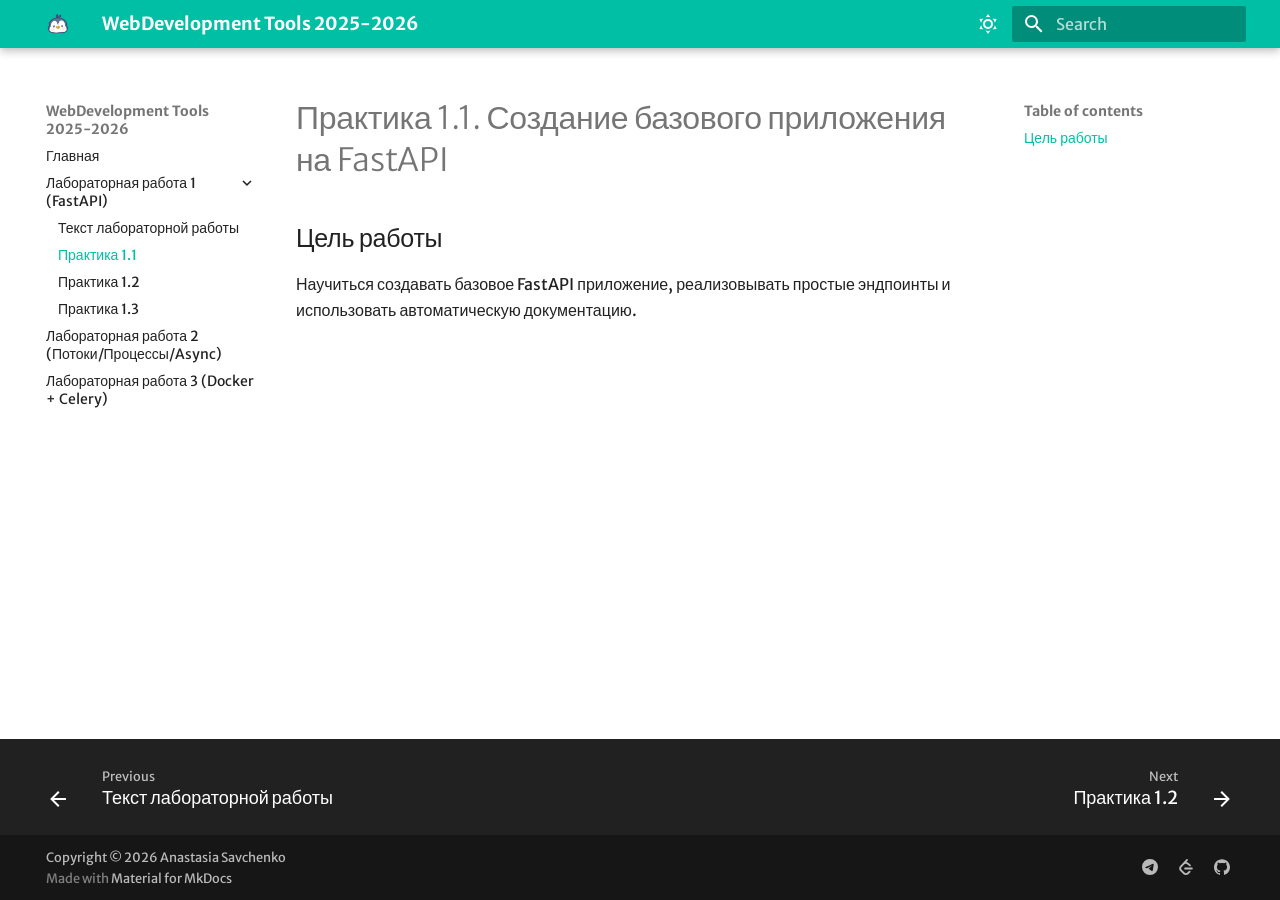
==== lab1/practice1_1/index.html @ 504bcf1c "Deployed 8aa69bf with MkDocs version: 1.6.1" ====
<!doctype html>
<html lang="en" class="no-js">
  <head>
    
      <meta charset="utf-8">
      <meta name="viewport" content="width=device-width,initial-scale=1">
      
      
      
        <link rel="canonical" href="https://gppovrm.github.io/ITMO_ICT_WebDevelopment_tools_2025-2026/lab1/practice1_1/">
      
      
        <link rel="prev" href="../lab1/">
      
      
        <link rel="next" href="../practice1_2/">
      
      
        
      
      
      <link rel="icon" href="../../assets/penguin.ico">
      <meta name="generator" content="mkdocs-1.6.1, mkdocs-material-9.7.0">
    
    
      
        <title>Практика 1.1 - WebDevelopment Tools 2025-2026</title>
      
    
    
      <link rel="stylesheet" href="../../assets/stylesheets/main.618322db.min.css">
      
        
        <link rel="stylesheet" href="../../assets/stylesheets/palette.ab4e12ef.min.css">
      
      


    
    
      
    
    
      
        
        
        <link rel="preconnect" href="https://fonts.gstatic.com" crossorigin>
        <link rel="stylesheet" href="https://fonts.googleapis.com/css?family=Merriweather+Sans:300,300i,400,400i,700,700i%7CRed+Hat+Mono:400,400i,700,700i&display=fallback">
        <style>:root{--md-text-font:"Merriweather Sans";--md-code-font:"Red Hat Mono"}</style>
      
    
    
      <link rel="stylesheet" href="../../stylesheets/extra.css">
    
    <script>__md_scope=new URL("../..",location),__md_hash=e=>[...e].reduce(((e,_)=>(e<<5)-e+_.charCodeAt(0)),0),__md_get=(e,_=localStorage,t=__md_scope)=>JSON.parse(_.getItem(t.pathname+"."+e)),__md_set=(e,_,t=localStorage,a=__md_scope)=>{try{t.setItem(a.pathname+"."+e,JSON.stringify(_))}catch(e){}}</script>
    
      

    
    
  </head>
  
  
    
    
      
    
    
    
    
    <body dir="ltr" data-md-color-scheme="default" data-md-color-primary="custom" data-md-color-accent="deep-orange">
  
    
    <input class="md-toggle" data-md-toggle="drawer" type="checkbox" id="__drawer" autocomplete="off">
    <input class="md-toggle" data-md-toggle="search" type="checkbox" id="__search" autocomplete="off">
    <label class="md-overlay" for="__drawer"></label>
    <div data-md-component="skip">
      
        
        <a href="#11-fastapi" class="md-skip">
          Skip to content
        </a>
      
    </div>
    <div data-md-component="announce">
      
    </div>
    
    
      

  

<header class="md-header md-header--shadow" data-md-component="header">
  <nav class="md-header__inner md-grid" aria-label="Header">
    <a href="../.." title="WebDevelopment Tools 2025-2026" class="md-header__button md-logo" aria-label="WebDevelopment Tools 2025-2026" data-md-component="logo">
      
  <img src="../../assets/penguin.png" alt="logo">

    </a>
    <label class="md-header__button md-icon" for="__drawer">
      
      <svg xmlns="http://www.w3.org/2000/svg" viewBox="0 0 24 24"><path d="M3 6h18v2H3zm0 5h18v2H3zm0 5h18v2H3z"/></svg>
    </label>
    <div class="md-header__title" data-md-component="header-title">
      <div class="md-header__ellipsis">
        <div class="md-header__topic">
          <span class="md-ellipsis">
            WebDevelopment Tools 2025-2026
          </span>
        </div>
        <div class="md-header__topic" data-md-component="header-topic">
          <span class="md-ellipsis">
            
              Практика 1.1
            
          </span>
        </div>
      </div>
    </div>
    
      
        <form class="md-header__option" data-md-component="palette">
  
    
    
    
    <input class="md-option" data-md-color-media="(prefers-color-scheme: light)" data-md-color-scheme="default" data-md-color-primary="custom" data-md-color-accent="deep-orange"  aria-label="Switch to dark mode"  type="radio" name="__palette" id="__palette_0">
    
      <label class="md-header__button md-icon" title="Switch to dark mode" for="__palette_1" hidden>
        <svg xmlns="http://www.w3.org/2000/svg" viewBox="0 0 24 24"><path d="M12 7a5 5 0 0 1 5 5 5 5 0 0 1-5 5 5 5 0 0 1-5-5 5 5 0 0 1 5-5m0 2a3 3 0 0 0-3 3 3 3 0 0 0 3 3 3 3 0 0 0 3-3 3 3 0 0 0-3-3m0-7 2.39 3.42C13.65 5.15 12.84 5 12 5s-1.65.15-2.39.42zM3.34 7l4.16-.35A7.2 7.2 0 0 0 5.94 8.5c-.44.74-.69 1.5-.83 2.29zm.02 10 1.76-3.77a7.131 7.131 0 0 0 2.38 4.14zM20.65 7l-1.77 3.79a7.02 7.02 0 0 0-2.38-4.15zm-.01 10-4.14.36c.59-.51 1.12-1.14 1.54-1.86.42-.73.69-1.5.83-2.29zM12 22l-2.41-3.44c.74.27 1.55.44 2.41.44.82 0 1.63-.17 2.37-.44z"/></svg>
      </label>
    
  
    
    
    
    <input class="md-option" data-md-color-media="(prefers-color-scheme: dark)" data-md-color-scheme="slate" data-md-color-primary="custom" data-md-color-accent="deep-orange"  aria-label="Switch to light mode"  type="radio" name="__palette" id="__palette_1">
    
      <label class="md-header__button md-icon" title="Switch to light mode" for="__palette_0" hidden>
        <svg xmlns="http://www.w3.org/2000/svg" viewBox="0 0 24 24"><path d="m17.75 4.09-2.53 1.94.91 3.06-2.63-1.81-2.63 1.81.91-3.06-2.53-1.94L12.44 4l1.06-3 1.06 3zm3.5 6.91-1.64 1.25.59 1.98-1.7-1.17-1.7 1.17.59-1.98L15.75 11l2.06-.05L18.5 9l.69 1.95zm-2.28 4.95c.83-.08 1.72 1.1 1.19 1.85-.32.45-.66.87-1.08 1.27C15.17 23 8.84 23 4.94 19.07c-3.91-3.9-3.91-10.24 0-14.14.4-.4.82-.76 1.27-1.08.75-.53 1.93.36 1.85 1.19-.27 2.86.69 5.83 2.89 8.02a9.96 9.96 0 0 0 8.02 2.89m-1.64 2.02a12.08 12.08 0 0 1-7.8-3.47c-2.17-2.19-3.33-5-3.49-7.82-2.81 3.14-2.7 7.96.31 10.98 3.02 3.01 7.84 3.12 10.98.31"/></svg>
      </label>
    
  
</form>
      
    
    
      <script>var palette=__md_get("__palette");if(palette&&palette.color){if("(prefers-color-scheme)"===palette.color.media){var media=matchMedia("(prefers-color-scheme: light)"),input=document.querySelector(media.matches?"[data-md-color-media='(prefers-color-scheme: light)']":"[data-md-color-media='(prefers-color-scheme: dark)']");palette.color.media=input.getAttribute("data-md-color-media"),palette.color.scheme=input.getAttribute("data-md-color-scheme"),palette.color.primary=input.getAttribute("data-md-color-primary"),palette.color.accent=input.getAttribute("data-md-color-accent")}for(var[key,value]of Object.entries(palette.color))document.body.setAttribute("data-md-color-"+key,value)}</script>
    
    
    
      
      
        <label class="md-header__button md-icon" for="__search">
          
          <svg xmlns="http://www.w3.org/2000/svg" viewBox="0 0 24 24"><path d="M9.5 3A6.5 6.5 0 0 1 16 9.5c0 1.61-.59 3.09-1.56 4.23l.27.27h.79l5 5-1.5 1.5-5-5v-.79l-.27-.27A6.52 6.52 0 0 1 9.5 16 6.5 6.5 0 0 1 3 9.5 6.5 6.5 0 0 1 9.5 3m0 2C7 5 5 7 5 9.5S7 14 9.5 14 14 12 14 9.5 12 5 9.5 5"/></svg>
        </label>
        <div class="md-search" data-md-component="search" role="dialog">
  <label class="md-search__overlay" for="__search"></label>
  <div class="md-search__inner" role="search">
    <form class="md-search__form" name="search">
      <input type="text" class="md-search__input" name="query" aria-label="Search" placeholder="Search" autocapitalize="off" autocorrect="off" autocomplete="off" spellcheck="false" data-md-component="search-query" required>
      <label class="md-search__icon md-icon" for="__search">
        
        <svg xmlns="http://www.w3.org/2000/svg" viewBox="0 0 24 24"><path d="M9.5 3A6.5 6.5 0 0 1 16 9.5c0 1.61-.59 3.09-1.56 4.23l.27.27h.79l5 5-1.5 1.5-5-5v-.79l-.27-.27A6.52 6.52 0 0 1 9.5 16 6.5 6.5 0 0 1 3 9.5 6.5 6.5 0 0 1 9.5 3m0 2C7 5 5 7 5 9.5S7 14 9.5 14 14 12 14 9.5 12 5 9.5 5"/></svg>
        
        <svg xmlns="http://www.w3.org/2000/svg" viewBox="0 0 24 24"><path d="M20 11v2H8l5.5 5.5-1.42 1.42L4.16 12l7.92-7.92L13.5 5.5 8 11z"/></svg>
      </label>
      <nav class="md-search__options" aria-label="Search">
        
        <button type="reset" class="md-search__icon md-icon" title="Clear" aria-label="Clear" tabindex="-1">
          
          <svg xmlns="http://www.w3.org/2000/svg" viewBox="0 0 24 24"><path d="M19 6.41 17.59 5 12 10.59 6.41 5 5 6.41 10.59 12 5 17.59 6.41 19 12 13.41 17.59 19 19 17.59 13.41 12z"/></svg>
        </button>
      </nav>
      
    </form>
    <div class="md-search__output">
      <div class="md-search__scrollwrap" tabindex="0" data-md-scrollfix>
        <div class="md-search-result" data-md-component="search-result">
          <div class="md-search-result__meta">
            Initializing search
          </div>
          <ol class="md-search-result__list" role="presentation"></ol>
        </div>
      </div>
    </div>
  </div>
</div>
      
    
    
  </nav>
  
</header>
    
    <div class="md-container" data-md-component="container">
      
      
        
          
        
      
      <main class="md-main" data-md-component="main">
        <div class="md-main__inner md-grid">
          
            
              
              <div class="md-sidebar md-sidebar--primary" data-md-component="sidebar" data-md-type="navigation" >
                <div class="md-sidebar__scrollwrap">
                  <div class="md-sidebar__inner">
                    



<nav class="md-nav md-nav--primary" aria-label="Navigation" data-md-level="0">
  <label class="md-nav__title" for="__drawer">
    <a href="../.." title="WebDevelopment Tools 2025-2026" class="md-nav__button md-logo" aria-label="WebDevelopment Tools 2025-2026" data-md-component="logo">
      
  <img src="../../assets/penguin.png" alt="logo">

    </a>
    WebDevelopment Tools 2025-2026
  </label>
  
  <ul class="md-nav__list" data-md-scrollfix>
    
      
      
  
  
  
  
    <li class="md-nav__item">
      <a href="../.." class="md-nav__link">
        
  
  
  <span class="md-ellipsis">
    
  
    Главная
  

    
  </span>
  
  

      </a>
    </li>
  

    
      
      
  
  
    
  
  
  
    
    
    
    
    
    <li class="md-nav__item md-nav__item--active md-nav__item--nested">
      
        
        
        <input class="md-nav__toggle md-toggle " type="checkbox" id="__nav_2" checked>
        
          
          <label class="md-nav__link" for="__nav_2" id="__nav_2_label" tabindex="0">
            
  
  
  <span class="md-ellipsis">
    
  
    Лабораторная работа 1 (FastAPI)
  

    
  </span>
  
  

            <span class="md-nav__icon md-icon"></span>
          </label>
        
        <nav class="md-nav" data-md-level="1" aria-labelledby="__nav_2_label" aria-expanded="true">
          <label class="md-nav__title" for="__nav_2">
            <span class="md-nav__icon md-icon"></span>
            
  
    Лабораторная работа 1 (FastAPI)
  

          </label>
          <ul class="md-nav__list" data-md-scrollfix>
            
              
                
  
  
  
  
    <li class="md-nav__item">
      <a href="../lab1/" class="md-nav__link">
        
  
  
  <span class="md-ellipsis">
    
  
    Текст лабораторной работы
  

    
  </span>
  
  

      </a>
    </li>
  

              
            
              
                
  
  
    
  
  
  
    <li class="md-nav__item md-nav__item--active">
      
      <input class="md-nav__toggle md-toggle" type="checkbox" id="__toc">
      
      
        
      
      
        <label class="md-nav__link md-nav__link--active" for="__toc">
          
  
  
  <span class="md-ellipsis">
    
  
    Практика 1.1
  

    
  </span>
  
  

          <span class="md-nav__icon md-icon"></span>
        </label>
      
      <a href="./" class="md-nav__link md-nav__link--active">
        
  
  
  <span class="md-ellipsis">
    
  
    Практика 1.1
  

    
  </span>
  
  

      </a>
      
        

<nav class="md-nav md-nav--secondary" aria-label="Table of contents">
  
  
  
    
  
  
    <label class="md-nav__title" for="__toc">
      <span class="md-nav__icon md-icon"></span>
      Table of contents
    </label>
    <ul class="md-nav__list" data-md-component="toc" data-md-scrollfix>
      
        <li class="md-nav__item">
  <a href="#_1" class="md-nav__link">
    <span class="md-ellipsis">
      
        Цель работы
      
    </span>
  </a>
  
</li>
      
    </ul>
  
</nav>
      
    </li>
  

              
            
              
                
  
  
  
  
    <li class="md-nav__item">
      <a href="../practice1_2/" class="md-nav__link">
        
  
  
  <span class="md-ellipsis">
    
  
    Практика 1.2
  

    
  </span>
  
  

      </a>
    </li>
  

              
            
              
                
  
  
  
  
    <li class="md-nav__item">
      <a href="../practice1_3/" class="md-nav__link">
        
  
  
  <span class="md-ellipsis">
    
  
    Практика 1.3
  

    
  </span>
  
  

      </a>
    </li>
  

              
            
          </ul>
        </nav>
      
    </li>
  

    
      
      
  
  
  
  
    <li class="md-nav__item">
      <a href="../../lab2/lab2/" class="md-nav__link">
        
  
  
  <span class="md-ellipsis">
    
  
    Лабораторная работа 2 (Потоки/Процессы/Async)
  

    
  </span>
  
  

      </a>
    </li>
  

    
      
      
  
  
  
  
    <li class="md-nav__item">
      <a href="../../lab3/lab3/" class="md-nav__link">
        
  
  
  <span class="md-ellipsis">
    
  
    Лабораторная работа 3 (Docker + Celery)
  

    
  </span>
  
  

      </a>
    </li>
  

    
  </ul>
</nav>
                  </div>
                </div>
              </div>
            
            
              
              <div class="md-sidebar md-sidebar--secondary" data-md-component="sidebar" data-md-type="toc" >
                <div class="md-sidebar__scrollwrap">
                  <div class="md-sidebar__inner">
                    

<nav class="md-nav md-nav--secondary" aria-label="Table of contents">
  
  
  
    
  
  
    <label class="md-nav__title" for="__toc">
      <span class="md-nav__icon md-icon"></span>
      Table of contents
    </label>
    <ul class="md-nav__list" data-md-component="toc" data-md-scrollfix>
      
        <li class="md-nav__item">
  <a href="#_1" class="md-nav__link">
    <span class="md-ellipsis">
      
        Цель работы
      
    </span>
  </a>
  
</li>
      
    </ul>
  
</nav>
                  </div>
                </div>
              </div>
            
          
          
            <div class="md-content" data-md-component="content">
              
              <article class="md-content__inner md-typeset">
                
                  



<h1 id="11-fastapi">Практика 1.1. Создание базового приложения на FastAPI</h1>
<h2 id="_1">Цель работы</h2>
<p>Научиться создавать базовое FastAPI приложение, реализовывать простые эндпоинты и использовать автоматическую документацию.</p>












                
              </article>
            </div>
          
          
<script>var target=document.getElementById(location.hash.slice(1));target&&target.name&&(target.checked=target.name.startsWith("__tabbed_"))</script>
        </div>
        
      </main>
      
        <footer class="md-footer">
  
    
      
      <nav class="md-footer__inner md-grid" aria-label="Footer" >
        
          
          <a href="../lab1/" class="md-footer__link md-footer__link--prev" aria-label="Previous: Текст лабораторной работы">
            <div class="md-footer__button md-icon">
              
              <svg xmlns="http://www.w3.org/2000/svg" viewBox="0 0 24 24"><path d="M20 11v2H8l5.5 5.5-1.42 1.42L4.16 12l7.92-7.92L13.5 5.5 8 11z"/></svg>
            </div>
            <div class="md-footer__title">
              <span class="md-footer__direction">
                Previous
              </span>
              <div class="md-ellipsis">
                Текст лабораторной работы
              </div>
            </div>
          </a>
        
        
          
          <a href="../practice1_2/" class="md-footer__link md-footer__link--next" aria-label="Next: Практика 1.2">
            <div class="md-footer__title">
              <span class="md-footer__direction">
                Next
              </span>
              <div class="md-ellipsis">
                Практика 1.2
              </div>
            </div>
            <div class="md-footer__button md-icon">
              
              <svg xmlns="http://www.w3.org/2000/svg" viewBox="0 0 24 24"><path d="M4 11v2h12l-5.5 5.5 1.42 1.42L19.84 12l-7.92-7.92L10.5 5.5 16 11z"/></svg>
            </div>
          </a>
        
      </nav>
    
  
  <div class="md-footer-meta md-typeset">
    <div class="md-footer-meta__inner md-grid">
      <div class="md-copyright">
  
    <div class="md-copyright__highlight">
      Copyright &copy; 2026 Anastasia Savchenko
    </div>
  
  
    Made with
    <a href="https://squidfunk.github.io/mkdocs-material/" target="_blank" rel="noopener">
      Material for MkDocs
    </a>
  
</div>
      
        
<div class="md-social">
  
    
    
    
    
      
      
    
    <a href="https://t.me/Gppovrm" target="_blank" rel="noopener" title="t.me" class="md-social__link">
      <svg xmlns="http://www.w3.org/2000/svg" viewBox="0 0 24 24"><path d="M11.944 0A12 12 0 0 0 0 12a12 12 0 0 0 12 12 12 12 0 0 0 12-12A12 12 0 0 0 12 0zm4.962 7.224c.1-.002.321.023.465.14a.5.5 0 0 1 .171.325c.016.093.036.306.02.472-.18 1.898-.962 6.502-1.36 8.627-.168.9-.499 1.201-.82 1.23-.696.065-1.225-.46-1.9-.902-1.056-.693-1.653-1.124-2.678-1.8-1.185-.78-.417-1.21.258-1.91.177-.184 3.247-2.977 3.307-3.23.007-.032.014-.15-.056-.212s-.174-.041-.249-.024q-.159.037-5.061 3.345-.72.495-1.302.48c-.428-.008-1.252-.241-1.865-.44-.752-.245-1.349-.374-1.297-.789q.04-.324.893-.663 5.247-2.286 6.998-3.014c3.332-1.386 4.025-1.627 4.476-1.635"/></svg>
    </a>
  
    
    
    
    
      
      
    
    <a href="https://leetcode.com/u/gpp_ovrm/" target="_blank" rel="noopener" title="leetcode.com" class="md-social__link">
      <svg xmlns="http://www.w3.org/2000/svg" viewBox="0 0 24 24"><path d="M13.483 0a1.37 1.37 0 0 0-.961.438L7.116 6.226l-3.854 4.126a5.3 5.3 0 0 0-1.209 2.104 5 5 0 0 0-.125.513 5.5 5.5 0 0 0 .062 2.362 6 6 0 0 0 .349 1.017 5.9 5.9 0 0 0 1.271 1.818l4.277 4.193.039.038c2.248 2.165 5.852 2.133 8.063-.074l2.396-2.392c.54-.54.54-1.414.003-1.955a1.38 1.38 0 0 0-1.951-.003l-2.396 2.392a3.02 3.02 0 0 1-4.205.038l-.02-.019-4.276-4.193c-.652-.64-.972-1.469-.948-2.263a2.7 2.7 0 0 1 .066-.523 2.55 2.55 0 0 1 .619-1.164L9.13 8.114c1.058-1.134 3.204-1.27 4.43-.278l3.501 2.831c.593.48 1.461.387 1.94-.207a1.384 1.384 0 0 0-.207-1.943l-3.5-2.831c-.8-.647-1.766-1.045-2.774-1.202l2.015-2.158A1.384 1.384 0 0 0 13.483 0m-2.866 12.815a1.38 1.38 0 0 0-1.38 1.382 1.38 1.38 0 0 0 1.38 1.382H20.79a1.38 1.38 0 0 0 1.38-1.382 1.38 1.38 0 0 0-1.38-1.382z"/></svg>
    </a>
  
    
    
    
    
      
      
    
    <a href="https://github.com/Gppovrm/ITMO_ICT_WebDevelopment_tools_2025-2026" target="_blank" rel="noopener" title="github.com" class="md-social__link">
      <svg xmlns="http://www.w3.org/2000/svg" viewBox="0 0 24 24"><path d="M12 .297c-6.63 0-12 5.373-12 12 0 5.303 3.438 9.8 8.205 11.385.6.113.82-.258.82-.577 0-.285-.01-1.04-.015-2.04-3.338.724-4.042-1.61-4.042-1.61C4.422 18.07 3.633 17.7 3.633 17.7c-1.087-.744.084-.729.084-.729 1.205.084 1.838 1.236 1.838 1.236 1.07 1.835 2.809 1.305 3.495.998.108-.776.417-1.305.76-1.605-2.665-.3-5.466-1.332-5.466-5.93 0-1.31.465-2.38 1.235-3.22-.135-.303-.54-1.523.105-3.176 0 0 1.005-.322 3.3 1.23.96-.267 1.98-.399 3-.405 1.02.006 2.04.138 3 .405 2.28-1.552 3.285-1.23 3.285-1.23.645 1.653.24 2.873.12 3.176.765.84 1.23 1.91 1.23 3.22 0 4.61-2.805 5.625-5.475 5.92.42.36.81 1.096.81 2.22 0 1.606-.015 2.896-.015 3.286 0 .315.21.69.825.57C20.565 22.092 24 17.592 24 12.297c0-6.627-5.373-12-12-12"/></svg>
    </a>
  
</div>
      
    </div>
  </div>
</footer>
      
    </div>
    <div class="md-dialog" data-md-component="dialog">
      <div class="md-dialog__inner md-typeset"></div>
    </div>
    
    
    
      
      
      <script id="__config" type="application/json">{"annotate": null, "base": "../..", "features": ["navigation.footer"], "search": "../../assets/javascripts/workers/search.7a47a382.min.js", "tags": null, "translations": {"clipboard.copied": "Copied to clipboard", "clipboard.copy": "Copy to clipboard", "search.result.more.one": "1 more on this page", "search.result.more.other": "# more on this page", "search.result.none": "No matching documents", "search.result.one": "1 matching document", "search.result.other": "# matching documents", "search.result.placeholder": "Type to start searching", "search.result.term.missing": "Missing", "select.version": "Select version"}, "version": null}</script>
    
    
      <script src="../../assets/javascripts/bundle.e71a0d61.min.js"></script>
      
    
  </body>
</html>
---- assets/stylesheets/main.618322db.min.css ----
@charset "UTF-8";html{-webkit-text-size-adjust:none;-moz-text-size-adjust:none;text-size-adjust:none;box-sizing:border-box}*,:after,:before{box-sizing:inherit}@media (prefers-reduced-motion){*,:after,:before{transition:none!important}}body{margin:0}a,button,input,label{-webkit-tap-highlight-color:transparent}a{color:inherit;text-decoration:none}hr{border:0;box-sizing:initial;display:block;height:.05rem;overflow:visible;padding:0}small{font-size:80%}sub,sup{line-height:1em}img{border-style:none}table{border-collapse:initial;border-spacing:0}td,th{font-weight:400;vertical-align:top}button{background:#0000;border:0;font-family:inherit;font-size:inherit;margin:0;padding:0}input{border:0;outline:none}:root{--md-primary-fg-color:#4051b5;--md-primary-fg-color--light:#5d6cc0;--md-primary-fg-color--dark:#303fa1;--md-primary-bg-color:#fff;--md-primary-bg-color--light:#ffffffb3;--md-accent-fg-color:#526cfe;--md-accent-fg-color--transparent:#526cfe1a;--md-accent-bg-color:#fff;--md-accent-bg-color--light:#ffffffb3}[data-md-color-scheme=default]{color-scheme:light}[data-md-color-scheme=default] img[src$="#gh-dark-mode-only"],[data-md-color-scheme=default] img[src$="#only-dark"]{display:none}:root,[data-md-color-scheme=default]{--md-hue:225deg;--md-default-fg-color:#000000de;--md-default-fg-color--light:#0000008a;--md-default-fg-color--lighter:#00000052;--md-default-fg-color--lightest:#00000012;--md-default-bg-color:#fff;--md-default-bg-color--light:#ffffffb3;--md-default-bg-color--lighter:#ffffff4d;--md-default-bg-color--lightest:#ffffff1f;--md-code-fg-color:#36464e;--md-code-bg-color:#f5f5f5;--md-code-bg-color--light:#f5f5f5b3;--md-code-bg-color--lighter:#f5f5f54d;--md-code-hl-color:#4287ff;--md-code-hl-color--light:#4287ff1a;--md-code-hl-number-color:#d52a2a;--md-code-hl-special-color:#db1457;--md-code-hl-function-color:#a846b9;--md-code-hl-constant-color:#6e59d9;--md-code-hl-keyword-color:#3f6ec6;--md-code-hl-string-color:#1c7d4d;--md-code-hl-name-color:var(--md-code-fg-color);--md-code-hl-operator-color:var(--md-default-fg-color--light);--md-code-hl-punctuation-color:var(--md-default-fg-color--light);--md-code-hl-comment-color:var(--md-default-fg-color--light);--md-code-hl-generic-color:var(--md-default-fg-color--light);--md-code-hl-variable-color:var(--md-default-fg-color--light);--md-typeset-color:var(--md-default-fg-color);--md-typeset-a-color:var(--md-primary-fg-color);--md-typeset-del-color:#f5503d26;--md-typeset-ins-color:#0bd57026;--md-typeset-kbd-color:#fafafa;--md-typeset-kbd-accent-color:#fff;--md-typeset-kbd-border-color:#b8b8b8;--md-typeset-mark-color:#ffff0080;--md-typeset-table-color:#0000001f;--md-typeset-table-color--light:rgba(0,0,0,.035);--md-admonition-fg-color:var(--md-default-fg-color);--md-admonition-bg-color:var(--md-default-bg-color);--md-warning-fg-color:#000000de;--md-warning-bg-color:#ff9;--md-footer-fg-color:#fff;--md-footer-fg-color--light:#ffffffb3;--md-footer-fg-color--lighter:#ffffff73;--md-footer-bg-color:#000000de;--md-footer-bg-color--dark:#00000052;--md-shadow-z1:0 0.2rem 0.5rem #0000000d,0 0 0.05rem #0000001a;--md-shadow-z2:0 0.2rem 0.5rem #0000001a,0 0 0.05rem #00000040;--md-shadow-z3:0 0.2rem 0.5rem #0003,0 0 0.05rem #00000059}.md-icon svg{fill:currentcolor;display:block;height:1.2rem;width:1.2rem}body{-webkit-font-smoothing:antialiased;-moz-osx-font-smoothing:grayscale;--md-text-font-family:var(--md-text-font,_),-apple-system,BlinkMacSystemFont,Helvetica,Arial,sans-serif;--md-code-font-family:var(--md-code-font,_),SFMono-Regular,Consolas,Menlo,monospace}aside,body,input{font-feature-settings:"kern","liga";color:var(--md-typeset-color);font-family:var(--md-text-font-family)}code,kbd,pre{font-feature-settings:"kern";font-family:var(--md-code-font-family)}:root{--md-typeset-table-sort-icon:url('data:image/svg+xml;charset=utf-8,<svg xmlns="http://www.w3.org/2000/svg" viewBox="0 0 24 24"><path d="m18 21-4-4h3V7h-3l4-4 4 4h-3v10h3M2 19v-2h10v2M2 13v-2h7v2M2 7V5h4v2z"/></svg>');--md-typeset-table-sort-icon--asc:url('data:image/svg+xml;charset=utf-8,<svg xmlns="http://www.w3.org/2000/svg" viewBox="0 0 24 24"><path d="M19 17h3l-4 4-4-4h3V3h2M2 17h10v2H2M6 5v2H2V5m0 6h7v2H2z"/></svg>');--md-typeset-table-sort-icon--desc:url('data:image/svg+xml;charset=utf-8,<svg xmlns="http://www.w3.org/2000/svg" viewBox="0 0 24 24"><path d="M19 7h3l-4-4-4 4h3v14h2M2 17h10v2H2M6 5v2H2V5m0 6h7v2H2z"/></svg>')}.md-typeset{-webkit-print-color-adjust:exact;color-adjust:exact;font-size:.8rem;line-height:1.6;overflow-wrap:break-word}@media print{.md-typeset{font-size:.68rem}}.md-typeset blockquote,.md-typeset dl,.md-typeset figure,.md-typeset ol,.md-typeset pre,.md-typeset ul{margin-bottom:1em;margin-top:1em}.md-typeset h1{color:var(--md-default-fg-color--light);font-size:2em;line-height:1.3;margin:0 0 1.25em}.md-typeset h1,.md-typeset h2{font-weight:300;letter-spacing:-.01em}.md-typeset h2{font-size:1.5625em;line-height:1.4;margin:1.6em 0 .64em}.md-typeset h3{font-size:1.25em;font-weight:400;letter-spacing:-.01em;line-height:1.5;margin:1.6em 0 .8em}.md-typeset h2+h3{margin-top:.8em}.md-typeset h4{font-weight:700;letter-spacing:-.01em;margin:1em 0}.md-typeset h5,.md-typeset h6{color:var(--md-default-fg-color--light);font-size:.8em;font-weight:700;letter-spacing:-.01em;margin:1.25em 0}.md-typeset h5{text-transform:uppercase}.md-typeset h5 code{text-transform:none}.md-typeset hr{border-bottom:.05rem solid var(--md-default-fg-color--lightest);display:flow-root;margin:1.5em 0}.md-typeset a{color:var(--md-typeset-a-color);word-break:break-word}.md-typeset a,.md-typeset a:before{transition:color 125ms}.md-typeset a:focus,.md-typeset a:hover{color:var(--md-accent-fg-color)}.md-typeset a:focus code,.md-typeset a:hover code{background-color:var(--md-accent-fg-color--transparent);color:var(--md-accent-fg-color)}.md-typeset a code{color:var(--md-typeset-a-color)}.md-typeset a.focus-visible{outline-color:var(--md-accent-fg-color);outline-offset:.2rem}.md-typeset code,.md-typeset kbd,.md-typeset pre{color:var(--md-code-fg-color);direction:ltr;font-variant-ligatures:none;transition:background-color 125ms}@media print{.md-typeset code,.md-typeset kbd,.md-typeset pre{white-space:pre-wrap}}.md-typeset code{background-color:var(--md-code-bg-color);border-radius:.1rem;-webkit-box-decoration-break:clone;box-decoration-break:clone;font-size:.85em;padding:0 .2941176471em;transition:color 125ms,background-color 125ms;word-break:break-word}.md-typeset code:not(.focus-visible){-webkit-tap-highlight-color:transparent;outline:none}.md-typeset pre{display:flow-root;line-height:1.4;position:relative}.md-typeset pre>code{-webkit-box-decoration-break:slice;box-decoration-break:slice;box-shadow:none;display:block;margin:0;outline-color:var(--md-accent-fg-color);overflow:auto;padding:.7720588235em 1.1764705882em;scrollbar-color:var(--md-default-fg-color--lighter) #0000;scrollbar-width:thin;touch-action:auto;word-break:normal}.md-typeset pre>code:hover{scrollbar-color:var(--md-accent-fg-color) #0000}.md-typeset pre>code::-webkit-scrollbar{height:.2rem;width:.2rem}.md-typeset pre>code::-webkit-scrollbar-thumb{background-color:var(--md-default-fg-color--lighter)}.md-typeset pre>code::-webkit-scrollbar-thumb:hover{background-color:var(--md-accent-fg-color)}.md-typeset kbd{background-color:var(--md-typeset-kbd-color);border-radius:.1rem;box-shadow:0 .1rem 0 .05rem var(--md-typeset-kbd-border-color),0 .1rem 0 var(--md-typeset-kbd-border-color),0 -.1rem .2rem var(--md-typeset-kbd-accent-color) inset;color:var(--md-default-fg-color);display:inline-block;font-size:.75em;padding:0 .6666666667em;vertical-align:text-top;word-break:break-word}.md-typeset mark{background-color:var(--md-typeset-mark-color);-webkit-box-decoration-break:clone;box-decoration-break:clone;color:inherit;word-break:break-word}.md-typeset abbr{cursor:help;text-decoration:none}.md-typeset [data-preview],.md-typeset abbr{border-bottom:.05rem dotted var(--md-default-fg-color--light)}.md-typeset small{opacity:.75}[dir=ltr] .md-typeset sub,[dir=ltr] .md-typeset sup{margin-left:.078125em}[dir=rtl] .md-typeset sub,[dir=rtl] .md-typeset sup{margin-right:.078125em}[dir=ltr] .md-typeset blockquote{padding-left:.6rem}[dir=rtl] .md-typeset blockquote{padding-right:.6rem}[dir=ltr] .md-typeset blockquote{border-left:.2rem solid var(--md-default-fg-color--lighter)}[dir=rtl] .md-typeset blockquote{border-right:.2rem solid var(--md-default-fg-color--lighter)}.md-typeset blockquote{color:var(--md-default-fg-color--light);margin-left:0;margin-right:0}.md-typeset ul{list-style-type:disc}.md-typeset ul[type]{list-style-type:revert-layer}[dir=ltr] .md-typeset ol,[dir=ltr] .md-typeset ul{margin-left:.625em}[dir=rtl] .md-typeset ol,[dir=rtl] .md-typeset ul{margin-right:.625em}.md-typeset ol,.md-typeset ul{padding:0}.md-typeset ol:not([hidden]),.md-typeset ul:not([hidden]){display:flow-root}.md-typeset ol ol,.md-typeset ul ol{list-style-type:lower-alpha}.md-typeset ol ol ol,.md-typeset ul ol ol{list-style-type:lower-roman}.md-typeset ol ol ol ol,.md-typeset ul ol ol ol{list-style-type:upper-alpha}.md-typeset ol ol ol ol ol,.md-typeset ul ol ol ol ol{list-style-type:upper-roman}.md-typeset ol[type],.md-typeset ul[type]{list-style-type:revert-layer}[dir=ltr] .md-typeset ol li,[dir=ltr] .md-typeset ul li{margin-left:1.25em}[dir=rtl] .md-typeset ol li,[dir=rtl] .md-typeset ul li{margin-right:1.25em}.md-typeset ol li,.md-typeset ul li{margin-bottom:.5em}.md-typeset ol li blockquote,.md-typeset ol li p,.md-typeset ul li blockquote,.md-typeset ul li p{margin:.5em 0}.md-typeset ol li:last-child,.md-typeset ul li:last-child{margin-bottom:0}[dir=ltr] .md-typeset ol li ol,[dir=ltr] .md-typeset ol li ul,[dir=ltr] .md-typeset ul li ol,[dir=ltr] .md-typeset ul li ul{margin-left:.625em}[dir=rtl] .md-typeset ol li ol,[dir=rtl] .md-typeset ol li ul,[dir=rtl] .md-typeset ul li ol,[dir=rtl] .md-typeset ul li ul{margin-right:.625em}.md-typeset ol li ol,.md-typeset ol li ul,.md-typeset ul li ol,.md-typeset ul li ul{margin-bottom:.5em;margin-top:.5em}[dir=ltr] .md-typeset dd{margin-left:1.875em}[dir=rtl] .md-typeset dd{margin-right:1.875em}.md-typeset dd{margin-bottom:1.5em;margin-top:1em}.md-typeset img,.md-typeset svg,.md-typeset video{height:auto;max-width:100%}.md-typeset img[align=left]{margin:1em 1em 1em 0}.md-typeset img[align=right]{margin:1em 0 1em 1em}.md-typeset img[align]:only-child{margin-top:0}.md-typeset figure{display:flow-root;margin:1em auto;max-width:100%;text-align:center;width:fit-content}.md-typeset figure img{display:block;margin:0 auto}.md-typeset figcaption{font-style:italic;margin:1em auto;max-width:24rem}.md-typeset iframe{max-width:100%}.md-typeset table:not([class]){background-color:var(--md-default-bg-color);border:.05rem solid var(--md-typeset-table-color);border-radius:.1rem;display:inline-block;font-size:.64rem;max-width:100%;overflow:auto;touch-action:auto}@media print{.md-typeset table:not([class]){display:table}}.md-typeset table:not([class])+*{margin-top:1.5em}.md-typeset table:not([class]) td>:first-child,.md-typeset table:not([class]) th>:first-child{margin-top:0}.md-typeset table:not([class]) td>:last-child,.md-typeset table:not([class]) th>:last-child{margin-bottom:0}.md-typeset table:not([class]) td:not([align]),.md-typeset table:not([class]) th:not([align]){text-align:left}[dir=rtl] .md-typeset table:not([class]) td:not([align]),[dir=rtl] .md-typeset table:not([class]) th:not([align]){text-align:right}.md-typeset table:not([class]) th{font-weight:700;min-width:5rem;padding:.9375em 1.25em;vertical-align:top}.md-typeset table:not([class]) td{border-top:.05rem solid var(--md-typeset-table-color);padding:.9375em 1.25em;vertical-align:top}.md-typeset table:not([class]) tbody tr{transition:background-color 125ms}.md-typeset table:not([class]) tbody tr:hover{background-color:var(--md-typeset-table-color--light);box-shadow:0 .05rem 0 var(--md-default-bg-color) inset}.md-typeset table:not([class]) a{word-break:normal}.md-typeset table th[role=columnheader]{cursor:pointer}[dir=ltr] .md-typeset table th[role=columnheader]:after{margin-left:.5em}[dir=rtl] .md-typeset table th[role=columnheader]:after{margin-right:.5em}.md-typeset table th[role=columnheader]:after{content:"";display:inline-block;height:1.2em;-webkit-mask-image:var(--md-typeset-table-sort-icon);mask-image:var(--md-typeset-table-sort-icon);-webkit-mask-repeat:no-repeat;mask-repeat:no-repeat;-webkit-mask-size:contain;mask-size:contain;transition:background-color 125ms;vertical-align:text-bottom;width:1.2em}.md-typeset table th[role=columnheader]:hover:after{background-color:var(--md-default-fg-color--lighter)}.md-typeset table th[role=columnheader][aria-sort=ascending]:after{background-color:var(--md-default-fg-color--light);-webkit-mask-image:var(--md-typeset-table-sort-icon--asc);mask-image:var(--md-typeset-table-sort-icon--asc)}.md-typeset table th[role=columnheader][aria-sort=descending]:after{background-color:var(--md-default-fg-color--light);-webkit-mask-image:var(--md-typeset-table-sort-icon--desc);mask-image:var(--md-typeset-table-sort-icon--desc)}.md-typeset__scrollwrap{margin:1em -.8rem;overflow-x:auto;touch-action:auto}.md-typeset__table{display:inline-block;margin-bottom:.5em;padding:0 .8rem}@media print{.md-typeset__table{display:block}}html .md-typeset__table table{display:table;margin:0;overflow:hidden;width:100%}@media screen and (max-width:44.984375em){.md-content__inner>pre{margin:1em -.8rem}.md-content__inner>pre code{border-radius:0}}.md-typeset .md-author{border-radius:100%;display:block;flex-shrink:0;height:1.6rem;overflow:hidden;position:relative;transition:color 125ms,transform 125ms;width:1.6rem}.md-typeset .md-author img{display:block}.md-typeset .md-author--more{background:var(--md-default-fg-color--lightest);color:var(--md-default-fg-color--lighter);font-size:.6rem;font-weight:700;line-height:1.6rem;text-align:center}.md-typeset .md-author--long{height:2.4rem;width:2.4rem}.md-typeset a.md-author{transform:scale(1)}.md-typeset a.md-author img{border-radius:100%;filter:grayscale(100%) opacity(75%);transition:filter 125ms}.md-typeset a.md-author:focus,.md-typeset a.md-author:hover{transform:scale(1.1);z-index:1}.md-typeset a.md-author:focus img,.md-typeset a.md-author:hover img{filter:grayscale(0)}.md-banner{background-color:var(--md-footer-bg-color);color:var(--md-footer-fg-color);overflow:auto}@media print{.md-banner{display:none}}.md-banner--warning{background-color:var(--md-warning-bg-color);color:var(--md-warning-fg-color)}.md-banner__inner{font-size:.7rem;margin:.6rem auto;padding:0 .8rem}[dir=ltr] .md-banner__button{float:right}[dir=rtl] .md-banner__button{float:left}.md-banner__button{color:inherit;cursor:pointer;transition:opacity .25s}.no-js .md-banner__button{display:none}.md-banner__button:hover{opacity:.7}html{font-size:125%;height:100%;overflow-x:hidden}@media screen and (min-width:100em){html{font-size:137.5%}}@media screen and (min-width:125em){html{font-size:150%}}body{background-color:var(--md-default-bg-color);display:flex;flex-direction:column;font-size:.5rem;min-height:100%;position:relative;width:100%}@media print{body{display:block}}@media screen and (max-width:59.984375em){body[data-md-scrolllock]{position:fixed}}.md-grid{margin-left:auto;margin-right:auto;max-width:61rem}.md-container{display:flex;flex-direction:column;flex-grow:1}@media print{.md-container{display:block}}.md-main{flex-grow:1}.md-main__inner{display:flex;height:100%;margin-top:1.5rem}.md-ellipsis{overflow:hidden;text-overflow:ellipsis}.md-toggle{display:none}.md-option{height:0;opacity:0;position:absolute;width:0}.md-option:checked+label:not([hidden]){display:block}.md-option.focus-visible+label{outline-color:var(--md-accent-fg-color);outline-style:auto}.md-skip{background-color:var(--md-default-fg-color);border-radius:.1rem;color:var(--md-default-bg-color);font-size:.64rem;margin:.5rem;opacity:0;outline-color:var(--md-accent-fg-color);padding:.3rem .5rem;position:fixed;transform:translateY(.4rem);z-index:-1}.md-skip:focus{opacity:1;transform:translateY(0);transition:transform .25s cubic-bezier(.4,0,.2,1),opacity 175ms 75ms;z-index:10}@page{margin:25mm}:root{--md-clipboard-icon:url('data:image/svg+xml;charset=utf-8,<svg xmlns="http://www.w3.org/2000/svg" viewBox="0 0 24 24"><path d="M19 21H8V7h11m0-2H8a2 2 0 0 0-2 2v14a2 2 0 0 0 2 2h11a2 2 0 0 0 2-2V7a2 2 0 0 0-2-2m-3-4H4a2 2 0 0 0-2 2v14h2V3h12z"/></svg>')}.md-clipboard{border-radius:.1rem;color:var(--md-default-fg-color--lightest);cursor:pointer;height:1.5em;outline-color:var(--md-accent-fg-color);outline-offset:.1rem;transition:color .25s;width:1.5em;z-index:1}@media print{.md-clipboard{display:none}}.md-clipboard:not(.focus-visible){-webkit-tap-highlight-color:transparent;outline:none}:hover>.md-clipboard{color:var(--md-default-fg-color--light)}.md-clipboard:focus,.md-clipboard:hover{color:var(--md-accent-fg-color)}.md-clipboard:after{background-color:currentcolor;content:"";display:block;height:1.125em;margin:0 auto;-webkit-mask-image:var(--md-clipboard-icon);mask-image:var(--md-clipboard-icon);-webkit-mask-position:center;mask-position:center;-webkit-mask-repeat:no-repeat;mask-repeat:no-repeat;-webkit-mask-size:contain;mask-size:contain;width:1.125em}.md-clipboard--inline{cursor:pointer}.md-clipboard--inline code{transition:color .25s,background-color .25s}.md-clipboard--inline:focus code,.md-clipboard--inline:hover code{background-color:var(--md-accent-fg-color--transparent);color:var(--md-accent-fg-color)}:root{--md-code-select-icon:url('data:image/svg+xml;charset=utf-8,<svg xmlns="http://www.w3.org/2000/svg" viewBox="0 0 24 24"><path d="M19 19h-4v2h4c1.1 0 2-.9 2-2v-4h-2m0-12h-4v2h4v4h2V5c0-1.1-.9-2-2-2M5 5h4V3H5c-1.1 0-2 .9-2 2v4h2m0 6H3v4c0 1.1.9 2 2 2h4v-2H5zm2-4h2v2H7zm4 0h2v2h-2zm4 0h2v2h-2zM7 7h2v2H7zm4 0h2v2h-2zm4 0h2v2h-2zm-8 8h2v2H7zm4 0h2v2h-2zm4 0h2v2h-2z"/></svg>');--md-code-copy-icon:url('data:image/svg+xml;charset=utf-8,<svg xmlns="http://www.w3.org/2000/svg" viewBox="0 0 24 24"><path d="M19 21H8V7h11m0-2H8a2 2 0 0 0-2 2v14a2 2 0 0 0 2 2h11a2 2 0 0 0 2-2V7a2 2 0 0 0-2-2m-3-4H4a2 2 0 0 0-2 2v14h2V3h12z"/></svg>')}.md-typeset .md-code__content{display:grid}.md-code__nav{background-color:var(--md-code-bg-color--lighter);border-radius:.1rem;display:flex;gap:.2rem;padding:.2rem;position:absolute;right:.25em;top:.25em;transition:background-color .25s;z-index:1}:hover>.md-code__nav{background-color:var(--md-code-bg-color--light)}.md-code__button{color:var(--md-default-fg-color--lightest);cursor:pointer;display:block;height:1.5em;outline-color:var(--md-accent-fg-color);outline-offset:.1rem;transition:color .25s;width:1.5em}:hover>*>.md-code__button{color:var(--md-default-fg-color--light)}.md-code__button.focus-visible,.md-code__button:hover{color:var(--md-accent-fg-color)}.md-code__button--active{color:var(--md-default-fg-color)!important}.md-code__button:after{background-color:currentcolor;content:"";display:block;height:1.125em;margin:0 auto;-webkit-mask-position:center;mask-position:center;-webkit-mask-repeat:no-repeat;mask-repeat:no-repeat;-webkit-mask-size:contain;mask-size:contain;width:1.125em}.md-code__button[data-md-type=select]:after{-webkit-mask-image:var(--md-code-select-icon);mask-image:var(--md-code-select-icon)}.md-code__button[data-md-type=copy]:after{-webkit-mask-image:var(--md-code-copy-icon);mask-image:var(--md-code-copy-icon)}@keyframes consent{0%{opacity:0;transform:translateY(100%)}to{opacity:1;transform:translateY(0)}}@keyframes overlay{0%{opacity:0}to{opacity:1}}.md-consent__overlay{animation:overlay .25s both;-webkit-backdrop-filter:blur(.1rem);backdrop-filter:blur(.1rem);background-color:#0000008a;height:100%;opacity:1;position:fixed;top:0;width:100%;z-index:5}.md-consent__inner{animation:consent .5s cubic-bezier(.1,.7,.1,1) both;background-color:var(--md-default-bg-color);border:0;border-radius:.1rem;bottom:0;box-shadow:0 0 .2rem #0000001a,0 .2rem .4rem #0003;max-height:100%;overflow:auto;padding:0;position:fixed;width:100%;z-index:5}.md-consent__form{padding:.8rem}.md-consent__settings{display:none;margin:1em 0}input:checked+.md-consent__settings{display:block}.md-consent__controls{margin-bottom:.8rem}.md-typeset .md-consent__controls .md-button{display:inline}@media screen and (max-width:44.984375em){.md-typeset .md-consent__controls .md-button{display:block;margin-top:.4rem;text-align:center;width:100%}}.md-consent label{cursor:pointer}.md-content{flex-grow:1;min-width:0}.md-content__inner{margin:0 .8rem 1.2rem;padding-top:.6rem}@media screen and (min-width:76.25em){[dir=ltr] .md-sidebar--primary:not([hidden])~.md-content>.md-content__inner{margin-left:1.2rem}[dir=ltr] .md-sidebar--secondary:not([hidden])~.md-content>.md-content__inner,[dir=rtl] .md-sidebar--primary:not([hidden])~.md-content>.md-content__inner{margin-right:1.2rem}[dir=rtl] .md-sidebar--secondary:not([hidden])~.md-content>.md-content__inner{margin-left:1.2rem}}.md-content__inner:before{content:"";display:block;height:.4rem}.md-content__inner>:last-child{margin-bottom:0}[dir=ltr] .md-content__button{float:right}[dir=rtl] .md-content__button{float:left}[dir=ltr] .md-content__button{margin-left:.4rem}[dir=rtl] .md-content__button{margin-right:.4rem}.md-content__button{margin:.4rem 0;padding:0}@media print{.md-content__button{display:none}}.md-typeset .md-content__button{color:var(--md-default-fg-color--lighter)}.md-content__button svg{display:inline;vertical-align:top}[dir=rtl] .md-content__button svg{transform:scaleX(-1)}[dir=ltr] .md-dialog{right:.8rem}[dir=rtl] .md-dialog{left:.8rem}.md-dialog{background-color:var(--md-default-fg-color);border-radius:.1rem;bottom:.8rem;box-shadow:var(--md-shadow-z3);min-width:11.1rem;opacity:0;padding:.4rem .6rem;pointer-events:none;position:fixed;transform:translateY(100%);transition:transform 0ms .4s,opacity .4s;z-index:4}@media print{.md-dialog{display:none}}.md-dialog--active{opacity:1;pointer-events:auto;transform:translateY(0);transition:transform .4s cubic-bezier(.075,.85,.175,1),opacity .4s}.md-dialog__inner{color:var(--md-default-bg-color);font-size:.7rem}.md-feedback{margin:2em 0 1em;text-align:center}.md-feedback fieldset{border:none;margin:0;padding:0}.md-feedback__title{font-weight:700;margin:1em auto}.md-feedback__inner{position:relative}.md-feedback__list{display:flex;flex-wrap:wrap;place-content:baseline center;position:relative}.md-feedback__list:hover .md-icon:not(:disabled){color:var(--md-default-fg-color--lighter)}:disabled .md-feedback__list{min-height:1.8rem}.md-feedback__icon{color:var(--md-default-fg-color--light);cursor:pointer;flex-shrink:0;margin:0 .1rem;transition:color 125ms}.md-feedback__icon:not(:disabled).md-icon:hover{color:var(--md-accent-fg-color)}.md-feedback__icon:disabled{color:var(--md-default-fg-color--lightest);pointer-events:none}.md-feedback__note{opacity:0;position:relative;transform:translateY(.4rem);transition:transform .4s cubic-bezier(.1,.7,.1,1),opacity .15s}.md-feedback__note>*{margin:0 auto;max-width:16rem}:disabled .md-feedback__note{opacity:1;transform:translateY(0)}@media print{.md-feedback{display:none}}.md-footer{background-color:var(--md-footer-bg-color);color:var(--md-footer-fg-color)}@media print{.md-footer{display:none}}.md-footer__inner{justify-content:space-between;overflow:auto;padding:.2rem}.md-footer__inner:not([hidden]){display:flex}.md-footer__link{align-items:end;display:flex;flex-grow:0.01;margin-bottom:.4rem;margin-top:1rem;max-width:100%;outline-color:var(--md-accent-fg-color);overflow:hidden;transition:opacity .25s}.md-footer__link:focus,.md-footer__link:hover{opacity:.7}[dir=rtl] .md-footer__link svg{transform:scaleX(-1)}@media screen and (max-width:44.984375em){.md-footer__link--prev{flex-shrink:0}.md-footer__link--prev .md-footer__title{display:none}}[dir=ltr] .md-footer__link--next{margin-left:auto}[dir=rtl] .md-footer__link--next{margin-right:auto}.md-footer__link--next{text-align:right}[dir=rtl] .md-footer__link--next{text-align:left}.md-footer__title{flex-grow:1;font-size:.9rem;margin-bottom:.7rem;max-width:calc(100% - 2.4rem);padding:0 1rem;white-space:nowrap}.md-footer__button{margin:.2rem;padding:.4rem}.md-footer__direction{font-size:.64rem;opacity:.7}.md-footer-meta{background-color:var(--md-footer-bg-color--dark)}.md-footer-meta__inner{display:flex;flex-wrap:wrap;justify-content:space-between;padding:.2rem}html .md-footer-meta.md-typeset a{color:var(--md-footer-fg-color--light)}html .md-footer-meta.md-typeset a:focus,html .md-footer-meta.md-typeset a:hover{color:var(--md-footer-fg-color)}.md-copyright{color:var(--md-footer-fg-color--lighter);font-size:.64rem;margin:auto .6rem;padding:.4rem 0;width:100%}@media screen and (min-width:45em){.md-copyright{width:auto}}.md-copyright__highlight{color:var(--md-footer-fg-color--light)}.md-social{display:inline-flex;gap:.2rem;margin:0 .4rem;padding:.2rem 0 .6rem}@media screen and (min-width:45em){.md-social{padding:.6rem 0}}.md-social__link{display:inline-block;height:1.6rem;text-align:center;width:1.6rem}.md-social__link:before{line-height:1.9}.md-social__link svg{fill:currentcolor;max-height:.8rem;vertical-align:-25%}.md-typeset .md-button{border:.1rem solid;border-radius:.1rem;color:var(--md-primary-fg-color);cursor:pointer;display:inline-block;font-weight:700;padding:.625em 2em;transition:color 125ms,background-color 125ms,border-color 125ms}.md-typeset .md-button--primary{background-color:var(--md-primary-fg-color);border-color:var(--md-primary-fg-color);color:var(--md-primary-bg-color)}.md-typeset .md-button:focus,.md-typeset .md-button:hover{background-color:var(--md-accent-fg-color);border-color:var(--md-accent-fg-color);color:var(--md-accent-bg-color)}[dir=ltr] .md-typeset .md-input{border-top-left-radius:.1rem}[dir=ltr] .md-typeset .md-input,[dir=rtl] .md-typeset .md-input{border-top-right-radius:.1rem}[dir=rtl] .md-typeset .md-input{border-top-left-radius:.1rem}.md-typeset .md-input{border-bottom:.1rem solid var(--md-default-fg-color--lighter);box-shadow:var(--md-shadow-z1);font-size:.8rem;height:1.8rem;padding:0 .6rem;transition:border .25s,box-shadow .25s}.md-typeset .md-input:focus,.md-typeset .md-input:hover{border-bottom-color:var(--md-accent-fg-color);box-shadow:var(--md-shadow-z2)}.md-typeset .md-input--stretch{width:100%}.md-header{background-color:var(--md-primary-fg-color);box-shadow:0 0 .2rem #0000,0 .2rem .4rem #0000;color:var(--md-primary-bg-color);display:block;left:0;position:sticky;right:0;top:0;z-index:4}@media print{.md-header{display:none}}.md-header[hidden]{transform:translateY(-100%);transition:transform .25s cubic-bezier(.8,0,.6,1),box-shadow .25s}.md-header--shadow{box-shadow:0 0 .2rem #0000001a,0 .2rem .4rem #0003;transition:transform .25s cubic-bezier(.1,.7,.1,1),box-shadow .25s}.md-header__inner{align-items:center;display:flex;padding:0 .2rem}.md-header__button{color:currentcolor;cursor:pointer;margin:.2rem;outline-color:var(--md-accent-fg-color);padding:.4rem;position:relative;transition:opacity .25s;vertical-align:middle;z-index:1}.md-header__button:hover{opacity:.7}.md-header__button:not([hidden]){display:inline-block}.md-header__button:not(.focus-visible){-webkit-tap-highlight-color:transparent;outline:none}.md-header__button.md-logo{margin:.2rem;padding:.4rem}@media screen and (max-width:76.234375em){.md-header__button.md-logo{display:none}}.md-header__button.md-logo img,.md-header__button.md-logo svg{fill:currentcolor;display:block;height:1.2rem;width:auto}@media screen and (min-width:60em){.md-header__button[for=__search]{display:none}}.no-js .md-header__button[for=__search]{display:none}[dir=rtl] .md-header__button[for=__search] svg{transform:scaleX(-1)}@media screen and (min-width:76.25em){.md-header__button[for=__drawer]{display:none}}.md-header__topic{display:flex;max-width:100%;position:absolute;transition:transform .4s cubic-bezier(.1,.7,.1,1),opacity .15s;white-space:nowrap}.md-header__topic+.md-header__topic{opacity:0;pointer-events:none;transform:translateX(1.25rem);transition:transform .4s cubic-bezier(1,.7,.1,.1),opacity .15s;z-index:-1}[dir=rtl] .md-header__topic+.md-header__topic{transform:translateX(-1.25rem)}.md-header__topic:first-child{font-weight:700}[dir=ltr] .md-header__title{margin-left:1rem;margin-right:.4rem}[dir=rtl] .md-header__title{margin-left:.4rem;margin-right:1rem}.md-header__title{flex-grow:1;font-size:.9rem;height:2.4rem;line-height:2.4rem}.md-header__title--active .md-header__topic{opacity:0;pointer-events:none;transform:translateX(-1.25rem);transition:transform .4s cubic-bezier(1,.7,.1,.1),opacity .15s;z-index:-1}[dir=rtl] .md-header__title--active .md-header__topic{transform:translateX(1.25rem)}.md-header__title--active .md-header__topic+.md-header__topic{opacity:1;pointer-events:auto;transform:translateX(0);transition:transform .4s cubic-bezier(.1,.7,.1,1),opacity .15s;z-index:0}.md-header__title>.md-header__ellipsis{height:100%;position:relative;width:100%}.md-header__option{display:flex;flex-shrink:0;max-width:100%;transition:max-width 0ms .25s,opacity .25s .25s;white-space:nowrap}[data-md-toggle=search]:checked~.md-header .md-header__option{max-width:0;opacity:0;transition:max-width 0ms,opacity 0ms}.md-header__option>input{bottom:0}.md-header__source{display:none}@media screen and (min-width:60em){[dir=ltr] .md-header__source{margin-left:1rem}[dir=rtl] .md-header__source{margin-right:1rem}.md-header__source{display:block;max-width:11.7rem;width:11.7rem}}@media screen and (min-width:76.25em){[dir=ltr] .md-header__source{margin-left:1.4rem}[dir=rtl] .md-header__source{margin-right:1.4rem}}.md-meta{color:var(--md-default-fg-color--light);font-size:.7rem;line-height:1.3}.md-meta__list{display:inline-flex;flex-wrap:wrap;list-style:none;margin:0;padding:0}.md-meta__item:not(:last-child):after{content:"·";margin-left:.2rem;margin-right:.2rem}.md-meta__link{color:var(--md-typeset-a-color)}.md-meta__link:focus,.md-meta__link:hover{color:var(--md-accent-fg-color)}.md-draft{background-color:#ff1744;border-radius:.125em;color:#fff;display:inline-block;font-weight:700;padding-left:.5714285714em;padding-right:.5714285714em}:root{--md-nav-icon--prev:url('data:image/svg+xml;charset=utf-8,<svg xmlns="http://www.w3.org/2000/svg" viewBox="0 0 24 24"><path d="M20 11v2H8l5.5 5.5-1.42 1.42L4.16 12l7.92-7.92L13.5 5.5 8 11z"/></svg>');--md-nav-icon--next:url('data:image/svg+xml;charset=utf-8,<svg xmlns="http://www.w3.org/2000/svg" viewBox="0 0 24 24"><path d="M8.59 16.58 13.17 12 8.59 7.41 10 6l6 6-6 6z"/></svg>');--md-toc-icon:url('data:image/svg+xml;charset=utf-8,<svg xmlns="http://www.w3.org/2000/svg" viewBox="0 0 24 24"><path d="M3 9h14V7H3zm0 4h14v-2H3zm0 4h14v-2H3zm16 0h2v-2h-2zm0-10v2h2V7zm0 6h2v-2h-2z"/></svg>')}.md-nav{font-size:.7rem;line-height:1.3}.md-nav__title{color:var(--md-default-fg-color--light);display:block;font-weight:700;overflow:hidden;padding:0 .6rem;text-overflow:ellipsis}.md-nav__title .md-nav__button{display:none}.md-nav__title .md-nav__button img{height:100%;width:auto}.md-nav__title .md-nav__button.md-logo img,.md-nav__title .md-nav__button.md-logo svg{fill:currentcolor;display:block;height:2.4rem;max-width:100%;object-fit:contain;width:auto}.md-nav__list{list-style:none;margin:0;padding:0}.md-nav__link{align-items:flex-start;display:flex;gap:.4rem;margin-top:.625em;scroll-snap-align:start;transition:color 125ms}.md-nav__link--passed,.md-nav__link--passed code{color:var(--md-default-fg-color--light)}.md-nav__item .md-nav__link--active,.md-nav__item .md-nav__link--active code{color:var(--md-typeset-a-color)}.md-nav__link .md-ellipsis{position:relative}.md-nav__link .md-ellipsis code{word-break:normal}[dir=ltr] .md-nav__link .md-icon:last-child{margin-left:auto}[dir=rtl] .md-nav__link .md-icon:last-child{margin-right:auto}.md-nav__link .md-typeset{font-size:.7rem;line-height:1.3}.md-nav__link svg{fill:currentcolor;flex-shrink:0;height:1.3em;position:relative}.md-nav__link[for]:focus,.md-nav__link[for]:hover,.md-nav__link[href]:focus,.md-nav__link[href]:hover{color:var(--md-accent-fg-color);cursor:pointer}.md-nav__link[for]:focus code,.md-nav__link[for]:hover code,.md-nav__link[href]:focus code,.md-nav__link[href]:hover code{background-color:var(--md-accent-fg-color--transparent);color:var(--md-accent-fg-color)}.md-nav__link.focus-visible{outline-color:var(--md-accent-fg-color);outline-offset:.2rem}.md-nav--primary .md-nav__link[for=__toc]{display:none}.md-nav--primary .md-nav__link[for=__toc] .md-icon:after{background-color:currentcolor;display:block;height:100%;-webkit-mask-image:var(--md-toc-icon);mask-image:var(--md-toc-icon);width:100%}.md-nav--primary .md-nav__link[for=__toc]~.md-nav{display:none}.md-nav__container>.md-nav__link{margin-top:0}.md-nav__container>.md-nav__link:first-child{flex-grow:1;min-width:0}.md-nav__icon{flex-shrink:0}.md-nav__source{display:none}@media screen and (max-width:76.234375em){.md-nav--primary,.md-nav--primary .md-nav{background-color:var(--md-default-bg-color);display:flex;flex-direction:column;height:100%;left:0;position:absolute;right:0;top:0;z-index:1}.md-nav--primary .md-nav__item,.md-nav--primary .md-nav__title{font-size:.8rem;line-height:1.5}.md-nav--primary .md-nav__title{background-color:var(--md-default-fg-color--lightest);color:var(--md-default-fg-color--light);cursor:pointer;height:5.6rem;line-height:2.4rem;padding:3rem .8rem .2rem;position:relative;white-space:nowrap}[dir=ltr] .md-nav--primary .md-nav__title .md-nav__icon{left:.4rem}[dir=rtl] .md-nav--primary .md-nav__title .md-nav__icon{right:.4rem}.md-nav--primary .md-nav__title .md-nav__icon{display:block;height:1.2rem;margin:.2rem;position:absolute;top:.4rem;width:1.2rem}.md-nav--primary .md-nav__title .md-nav__icon:after{background-color:currentcolor;content:"";display:block;height:100%;-webkit-mask-image:var(--md-nav-icon--prev);mask-image:var(--md-nav-icon--prev);-webkit-mask-position:center;mask-position:center;-webkit-mask-repeat:no-repeat;mask-repeat:no-repeat;-webkit-mask-size:contain;mask-size:contain;width:100%}.md-nav--primary .md-nav__title~.md-nav__list{background-color:var(--md-default-bg-color);box-shadow:0 .05rem 0 var(--md-default-fg-color--lightest) inset;overflow-y:auto;scroll-snap-type:y mandatory;touch-action:pan-y}.md-nav--primary .md-nav__title~.md-nav__list>:first-child{border-top:0}.md-nav--primary .md-nav__title[for=__drawer]{background-color:var(--md-primary-fg-color);color:var(--md-primary-bg-color);font-weight:700}.md-nav--primary .md-nav__title .md-logo{display:block;left:.2rem;margin:.2rem;padding:.4rem;position:absolute;right:.2rem;top:.2rem}.md-nav--primary .md-nav__list{flex:1}.md-nav--primary .md-nav__item{border-top:.05rem solid var(--md-default-fg-color--lightest)}.md-nav--primary .md-nav__item--active>.md-nav__link{color:var(--md-typeset-a-color)}.md-nav--primary .md-nav__item--active>.md-nav__link:focus,.md-nav--primary .md-nav__item--active>.md-nav__link:hover{color:var(--md-accent-fg-color)}.md-nav--primary .md-nav__link{margin-top:0;padding:.6rem .8rem}.md-nav--primary .md-nav__link svg{margin-top:.1em}.md-nav--primary .md-nav__link>.md-nav__link{padding:0}[dir=ltr] .md-nav--primary .md-nav__link .md-nav__icon{margin-right:-.2rem}[dir=rtl] .md-nav--primary .md-nav__link .md-nav__icon{margin-left:-.2rem}.md-nav--primary .md-nav__link .md-nav__icon{font-size:1.2rem;height:1.2rem;width:1.2rem}.md-nav--primary .md-nav__link .md-nav__icon:after{background-color:currentcolor;content:"";display:block;height:100%;-webkit-mask-image:var(--md-nav-icon--next);mask-image:var(--md-nav-icon--next);-webkit-mask-position:center;mask-position:center;-webkit-mask-repeat:no-repeat;mask-repeat:no-repeat;-webkit-mask-size:contain;mask-size:contain;width:100%}[dir=rtl] .md-nav--primary .md-nav__icon:after{transform:scale(-1)}.md-nav--primary .md-nav--secondary .md-nav{background-color:initial;position:static}[dir=ltr] .md-nav--primary .md-nav--secondary .md-nav .md-nav__link{padding-left:1.4rem}[dir=rtl] .md-nav--primary .md-nav--secondary .md-nav .md-nav__link{padding-right:1.4rem}[dir=ltr] .md-nav--primary .md-nav--secondary .md-nav .md-nav .md-nav__link{padding-left:2rem}[dir=rtl] .md-nav--primary .md-nav--secondary .md-nav .md-nav .md-nav__link{padding-right:2rem}[dir=ltr] .md-nav--primary .md-nav--secondary .md-nav .md-nav .md-nav .md-nav__link{padding-left:2.6rem}[dir=rtl] .md-nav--primary .md-nav--secondary .md-nav .md-nav .md-nav .md-nav__link{padding-right:2.6rem}[dir=ltr] .md-nav--primary .md-nav--secondary .md-nav .md-nav .md-nav .md-nav .md-nav__link{padding-left:3.2rem}[dir=rtl] .md-nav--primary .md-nav--secondary .md-nav .md-nav .md-nav .md-nav .md-nav__link{padding-right:3.2rem}.md-nav--secondary{background-color:initial}.md-nav__toggle~.md-nav{display:flex;opacity:0;transform:translateX(100%);transition:transform .25s cubic-bezier(.8,0,.6,1),opacity 125ms 50ms}[dir=rtl] .md-nav__toggle~.md-nav{transform:translateX(-100%)}.md-nav__toggle:checked~.md-nav{opacity:1;transform:translateX(0);transition:transform .25s cubic-bezier(.4,0,.2,1),opacity 125ms 125ms}.md-nav__toggle:checked~.md-nav>.md-nav__list{-webkit-backface-visibility:hidden;backface-visibility:hidden}}@media screen and (max-width:59.984375em){.md-nav--primary .md-nav__link[for=__toc]{display:flex}.md-nav--primary .md-nav__link[for=__toc] .md-icon:after{content:""}.md-nav--primary .md-nav__link[for=__toc]+.md-nav__link{display:none}.md-nav--primary .md-nav__link[for=__toc]~.md-nav{display:flex}.md-nav__source{background-color:var(--md-primary-fg-color--dark);color:var(--md-primary-bg-color);display:block;padding:0 .2rem}}@media screen and (min-width:60em) and (max-width:76.234375em){.md-nav--integrated .md-nav__link[for=__toc]{display:flex}.md-nav--integrated .md-nav__link[for=__toc] .md-icon:after{content:""}.md-nav--integrated .md-nav__link[for=__toc]+.md-nav__link{display:none}.md-nav--integrated .md-nav__link[for=__toc]~.md-nav{display:flex}}@media screen and (min-width:60em){.md-nav{margin-bottom:-.4rem}.md-nav--secondary .md-nav__title{background:var(--md-default-bg-color);box-shadow:0 0 .4rem .4rem var(--md-default-bg-color);position:sticky;top:0;z-index:1}.md-nav--secondary .md-nav__title[for=__toc]{scroll-snap-align:start}.md-nav--secondary .md-nav__title .md-nav__icon{display:none}[dir=ltr] .md-nav--secondary .md-nav__list{padding-left:.6rem}[dir=rtl] .md-nav--secondary .md-nav__list{padding-right:.6rem}.md-nav--secondary .md-nav__list{padding-bottom:.4rem}[dir=ltr] .md-nav--secondary .md-nav__item>.md-nav__link{margin-right:.4rem}[dir=rtl] .md-nav--secondary .md-nav__item>.md-nav__link{margin-left:.4rem}}@media screen and (min-width:76.25em){.md-nav{margin-bottom:-.4rem;transition:max-height .25s cubic-bezier(.86,0,.07,1)}.md-nav--primary .md-nav__title{background:var(--md-default-bg-color);box-shadow:0 0 .4rem .4rem var(--md-default-bg-color);position:sticky;top:0;z-index:1}.md-nav--primary .md-nav__title[for=__drawer]{scroll-snap-align:start}.md-nav--primary .md-nav__title .md-nav__icon{display:none}[dir=ltr] .md-nav--primary .md-nav__list{padding-left:.6rem}[dir=rtl] .md-nav--primary .md-nav__list{padding-right:.6rem}.md-nav--primary .md-nav__list{padding-bottom:.4rem}[dir=ltr] .md-nav--primary .md-nav__item>.md-nav__link{margin-right:.4rem}[dir=rtl] .md-nav--primary .md-nav__item>.md-nav__link{margin-left:.4rem}.md-nav__toggle~.md-nav{display:grid;grid-template-rows:minmax(.4rem,0fr);opacity:0;transition:grid-template-rows .25s cubic-bezier(.86,0,.07,1),opacity .25s,visibility 0ms .25s;visibility:collapse}.md-nav__toggle~.md-nav>.md-nav__list{overflow:hidden}.md-nav__toggle.md-toggle--indeterminate~.md-nav,.md-nav__toggle:checked~.md-nav{grid-template-rows:minmax(.4rem,1fr);opacity:1;transition:grid-template-rows .25s cubic-bezier(.86,0,.07,1),opacity .15s .1s,visibility 0ms;visibility:visible}.md-nav__toggle.md-toggle--indeterminate~.md-nav{transition:none}.md-nav__item--nested>.md-nav>.md-nav__title{display:none}.md-nav__item--section{display:block;margin:1.25em 0}.md-nav__item--section:last-child{margin-bottom:0}.md-nav__item--section>.md-nav__link{font-weight:700}.md-nav__item--section>.md-nav__link[for]{color:var(--md-default-fg-color--light)}.md-nav__item--section>.md-nav__link:not(.md-nav__container){pointer-events:none}.md-nav__item--section>.md-nav__link .md-icon,.md-nav__item--section>.md-nav__link>[for]{display:none}[dir=ltr] .md-nav__item--section>.md-nav{margin-left:-.6rem}[dir=rtl] .md-nav__item--section>.md-nav{margin-right:-.6rem}.md-nav__item--section>.md-nav{display:block;opacity:1;visibility:visible}.md-nav__item--section>.md-nav>.md-nav__list>.md-nav__item{padding:0}.md-nav__icon{border-radius:100%;height:.9rem;transition:background-color .25s;width:.9rem}.md-nav__icon:hover{background-color:var(--md-accent-fg-color--transparent)}.md-nav__icon:after{background-color:currentcolor;border-radius:100%;content:"";display:inline-block;height:100%;-webkit-mask-image:var(--md-nav-icon--next);mask-image:var(--md-nav-icon--next);-webkit-mask-position:center;mask-position:center;-webkit-mask-repeat:no-repeat;mask-repeat:no-repeat;-webkit-mask-size:contain;mask-size:contain;transition:transform .25s;vertical-align:-.1rem;width:100%}[dir=rtl] .md-nav__icon:after{transform:rotate(180deg)}.md-nav__item--nested .md-nav__toggle:checked~.md-nav__link .md-nav__icon:after,.md-nav__item--nested .md-toggle--indeterminate~.md-nav__link .md-nav__icon:after{transform:rotate(90deg)}.md-nav--lifted>.md-nav__list>.md-nav__item,.md-nav--lifted>.md-nav__title{display:none}.md-nav--lifted>.md-nav__list>.md-nav__item--active{display:block}.md-nav--lifted>.md-nav__list>.md-nav__item--active>.md-nav__link{background:var(--md-default-bg-color);box-shadow:0 0 .4rem .4rem var(--md-default-bg-color);margin-top:0;position:sticky;top:0;z-index:1}.md-nav--lifted>.md-nav__list>.md-nav__item--active>.md-nav__link:not(.md-nav__container){pointer-events:none}.md-nav--lifted>.md-nav__list>.md-nav__item--active.md-nav__item--section{margin:0}[dir=ltr] .md-nav--lifted>.md-nav__list>.md-nav__item>.md-nav:not(.md-nav--secondary){margin-left:-.6rem}[dir=rtl] .md-nav--lifted>.md-nav__list>.md-nav__item>.md-nav:not(.md-nav--secondary){margin-right:-.6rem}.md-nav--lifted>.md-nav__list>.md-nav__item>[for]{color:var(--md-default-fg-color--light)}.md-nav--lifted .md-nav[data-md-level="1"]{grid-template-rows:minmax(.4rem,1fr);opacity:1;visibility:visible}[dir=ltr] .md-nav--integrated>.md-nav__list>.md-nav__item--active .md-nav--secondary{border-left:.05rem solid var(--md-primary-fg-color)}[dir=rtl] .md-nav--integrated>.md-nav__list>.md-nav__item--active .md-nav--secondary{border-right:.05rem solid var(--md-primary-fg-color)}.md-nav--integrated>.md-nav__list>.md-nav__item--active .md-nav--secondary{display:block;margin-bottom:1.25em;opacity:1;visibility:visible}.md-nav--integrated>.md-nav__list>.md-nav__item--active .md-nav--secondary>.md-nav__list{overflow:visible;padding-bottom:0}.md-nav--integrated>.md-nav__list>.md-nav__item--active .md-nav--secondary>.md-nav__title{display:none}}.md-pagination{font-size:.8rem;font-weight:700;gap:.4rem}.md-pagination,.md-pagination>*{align-items:center;display:flex;justify-content:center}.md-pagination>*{border-radius:.2rem;height:1.8rem;min-width:1.8rem;text-align:center}.md-pagination__current{background-color:var(--md-default-fg-color--lightest);color:var(--md-default-fg-color--light)}.md-pagination__link{transition:color 125ms,background-color 125ms}.md-pagination__link:focus,.md-pagination__link:hover{background-color:var(--md-accent-fg-color--transparent);color:var(--md-accent-fg-color)}.md-pagination__link:focus svg,.md-pagination__link:hover svg{color:var(--md-accent-fg-color)}.md-pagination__link.focus-visible{outline-color:var(--md-accent-fg-color);outline-offset:.2rem}.md-pagination__link svg{fill:currentcolor;color:var(--md-default-fg-color--lighter);display:block;max-height:100%;width:1.2rem}:root{--md-path-icon:url('data:image/svg+xml;charset=utf-8,<svg xmlns="http://www.w3.org/2000/svg" viewBox="0 0 24 24"><path d="M8.59 16.58 13.17 12 8.59 7.41 10 6l6 6-6 6z"/></svg>')}.md-path{font-size:.7rem;margin:0 .8rem;overflow:auto;padding-top:1.2rem}.md-path:not([hidden]){display:block}@media screen and (min-width:76.25em){.md-path{margin:0 1.2rem}}.md-path__list{align-items:center;display:flex;gap:.2rem;list-style:none;margin:0;padding:0}.md-path__item:not(:first-child){display:inline-flex;gap:.2rem;white-space:nowrap}.md-path__item:not(:first-child):before{background-color:var(--md-default-fg-color--lighter);content:"";display:inline;height:.8rem;-webkit-mask-image:var(--md-path-icon);mask-image:var(--md-path-icon);width:.8rem}.md-path__link{align-items:center;color:var(--md-default-fg-color--light);display:flex}.md-path__link:focus,.md-path__link:hover{color:var(--md-accent-fg-color)}:root{--md-post-pin-icon:url('data:image/svg+xml;charset=utf-8,<svg xmlns="http://www.w3.org/2000/svg" viewBox="0 0 24 24"><path d="M16 12V4h1V2H7v2h1v8l-2 2v2h5.2v6h1.6v-6H18v-2z"/></svg>')}.md-post__back{border-bottom:.05rem solid var(--md-default-fg-color--lightest);margin-bottom:1.2rem;padding-bottom:1.2rem}@media screen and (max-width:76.234375em){.md-post__back{display:none}}[dir=rtl] .md-post__back svg{transform:scaleX(-1)}.md-post__authors{display:flex;flex-direction:column;gap:.6rem;margin:0 .6rem 1.2rem}.md-post .md-post__meta a{transition:color 125ms}.md-post .md-post__meta a:focus,.md-post .md-post__meta a:hover{color:var(--md-accent-fg-color)}.md-post__title{color:var(--md-default-fg-color--light);font-weight:700}.md-post--excerpt{margin-bottom:3.2rem}.md-post--excerpt .md-post__header{align-items:center;display:flex;gap:.6rem;min-height:1.6rem}.md-post--excerpt .md-post__authors{align-items:center;display:inline-flex;flex-direction:row;gap:.2rem;margin:0;min-height:2.4rem}[dir=ltr] .md-post--excerpt .md-post__meta .md-meta__list{margin-right:.4rem}[dir=rtl] .md-post--excerpt .md-post__meta .md-meta__list{margin-left:.4rem}.md-post--excerpt .md-post__content>:first-child{--md-scroll-margin:6rem;margin-top:0}.md-post>.md-nav--secondary{margin:1em 0}.md-pin{background:var(--md-default-fg-color--lightest);border-radius:1rem;margin-top:-.05rem;padding:.2rem}.md-pin:after{background-color:currentcolor;content:"";display:block;height:.6rem;margin:0 auto;-webkit-mask-image:var(--md-post-pin-icon);mask-image:var(--md-post-pin-icon);-webkit-mask-position:center;mask-position:center;-webkit-mask-repeat:no-repeat;mask-repeat:no-repeat;-webkit-mask-size:contain;mask-size:contain;width:.6rem}.md-profile{align-items:center;display:flex;font-size:.7rem;gap:.6rem;line-height:1.4;width:100%}.md-profile__description{flex-grow:1}.md-content--post{display:flex}@media screen and (max-width:76.234375em){.md-content--post{flex-flow:column-reverse}}.md-content--post>.md-content__inner{flex-grow:1;min-width:0}@media screen and (min-width:76.25em){[dir=ltr] .md-content--post>.md-content__inner{margin-left:1.2rem}[dir=rtl] .md-content--post>.md-content__inner{margin-right:1.2rem}}@media screen and (max-width:76.234375em){.md-sidebar.md-sidebar--post{padding:0;position:static;width:100%}.md-sidebar.md-sidebar--post .md-sidebar__scrollwrap{overflow:visible}.md-sidebar.md-sidebar--post .md-sidebar__inner{padding:0}.md-sidebar.md-sidebar--post .md-post__meta{margin-left:.6rem;margin-right:.6rem}.md-sidebar.md-sidebar--post .md-nav__item{border:none;display:inline}.md-sidebar.md-sidebar--post .md-nav__list{display:inline-flex;flex-wrap:wrap;gap:.6rem;padding-bottom:.6rem;padding-top:.6rem}.md-sidebar.md-sidebar--post .md-nav__link{padding:0}.md-sidebar.md-sidebar--post .md-nav{height:auto;margin-bottom:0;position:static}}:root{--md-progress-value:0;--md-progress-delay:400ms}.md-progress{background:var(--md-primary-bg-color);height:.075rem;opacity:min(clamp(0,var(--md-progress-value),1),clamp(0,100 - var(--md-progress-value),1));position:fixed;top:0;transform:scaleX(calc(var(--md-progress-value)*1%));transform-origin:left;transition:transform .5s cubic-bezier(.19,1,.22,1),opacity .25s var(--md-progress-delay);width:100%;z-index:4}:root{--md-search-result-icon:url('data:image/svg+xml;charset=utf-8,<svg xmlns="http://www.w3.org/2000/svg" viewBox="0 0 24 24"><path d="M14 2H6a2 2 0 0 0-2 2v16a2 2 0 0 0 2 2h7c-.41-.25-.8-.56-1.14-.9-.33-.33-.61-.7-.86-1.1H6V4h7v5h5v1.18c.71.16 1.39.43 2 .82V8zm6.31 16.9c1.33-2.11.69-4.9-1.4-6.22-2.11-1.33-4.91-.68-6.22 1.4-1.34 2.11-.69 4.89 1.4 6.22 1.46.93 3.32.93 4.79.02L22 23.39 23.39 22zm-3.81.1a2.5 2.5 0 0 1-2.5-2.5 2.5 2.5 0 0 1 2.5-2.5 2.5 2.5 0 0 1 2.5 2.5 2.5 2.5 0 0 1-2.5 2.5"/></svg>')}.md-search{position:relative}@media screen and (min-width:60em){.md-search{padding:.2rem 0}}.no-js .md-search{display:none}.md-search__overlay{opacity:0;z-index:1}@media screen and (max-width:59.984375em){[dir=ltr] .md-search__overlay{left:-2.2rem}[dir=rtl] .md-search__overlay{right:-2.2rem}.md-search__overlay{background-color:var(--md-default-bg-color);border-radius:1rem;height:2rem;overflow:hidden;pointer-events:none;position:absolute;top:-1rem;transform-origin:center;transition:transform .3s .1s,opacity .2s .2s;width:2rem}[data-md-toggle=search]:checked~.md-header .md-search__overlay{opacity:1;transition:transform .4s,opacity .1s}}@media screen and (min-width:60em){[dir=ltr] .md-search__overlay{left:0}[dir=rtl] .md-search__overlay{right:0}.md-search__overlay{background-color:#0000008a;cursor:pointer;height:0;position:fixed;top:0;transition:width 0ms .25s,height 0ms .25s,opacity .25s;width:0}[data-md-toggle=search]:checked~.md-header .md-search__overlay{height:200vh;opacity:1;transition:width 0ms,height 0ms,opacity .25s;width:100%}}@media screen and (max-width:29.984375em){[data-md-toggle=search]:checked~.md-header .md-search__overlay{transform:scale(45)}}@media screen and (min-width:30em) and (max-width:44.984375em){[data-md-toggle=search]:checked~.md-header .md-search__overlay{transform:scale(60)}}@media screen and (min-width:45em) and (max-width:59.984375em){[data-md-toggle=search]:checked~.md-header .md-search__overlay{transform:scale(75)}}.md-search__inner{-webkit-backface-visibility:hidden;backface-visibility:hidden}@media screen and (max-width:59.984375em){[dir=ltr] .md-search__inner{left:0}[dir=rtl] .md-search__inner{right:0}.md-search__inner{height:0;opacity:0;overflow:hidden;position:fixed;top:0;transform:translateX(5%);transition:width 0ms .3s,height 0ms .3s,transform .15s cubic-bezier(.4,0,.2,1) .15s,opacity .15s .15s;width:0;z-index:2}[dir=rtl] .md-search__inner{transform:translateX(-5%)}[data-md-toggle=search]:checked~.md-header .md-search__inner{height:100%;opacity:1;transform:translateX(0);transition:width 0ms 0ms,height 0ms 0ms,transform .15s cubic-bezier(.1,.7,.1,1) .15s,opacity .15s .15s;width:100%}}@media screen and (min-width:60em){[dir=ltr] .md-search__inner{float:right}[dir=rtl] .md-search__inner{float:left}.md-search__inner{padding:.1rem 0;position:relative;transition:width .25s cubic-bezier(.1,.7,.1,1);width:11.7rem}}@media screen and (min-width:60em) and (max-width:76.234375em){[data-md-toggle=search]:checked~.md-header .md-search__inner{width:23.4rem}}@media screen and (min-width:76.25em){[data-md-toggle=search]:checked~.md-header .md-search__inner{width:34.4rem}}.md-search__form{background-color:var(--md-default-bg-color);box-shadow:0 0 .6rem #0000;height:2.4rem;position:relative;transition:color .25s,background-color .25s;z-index:2}@media screen and (min-width:60em){.md-search__form{background-color:#00000042;border-radius:.1rem;height:1.8rem}.md-search__form:hover{background-color:#ffffff1f}}[data-md-toggle=search]:checked~.md-header .md-search__form{background-color:var(--md-default-bg-color);border-radius:.1rem .1rem 0 0;box-shadow:0 0 .6rem #00000012;color:var(--md-default-fg-color)}[dir=ltr] .md-search__input{padding-left:3.6rem;padding-right:2.2rem}[dir=rtl] .md-search__input{padding-left:2.2rem;padding-right:3.6rem}.md-search__input{background:#0000;font-size:.9rem;height:100%;position:relative;text-overflow:ellipsis;width:100%;z-index:2}.md-search__input::placeholder{transition:color .25s}.md-search__input::placeholder,.md-search__input~.md-search__icon{color:var(--md-default-fg-color--light)}.md-search__input::-ms-clear{display:none}@media screen and (max-width:59.984375em){.md-search__input{font-size:.9rem;height:2.4rem;width:100%}}@media screen and (min-width:60em){[dir=ltr] .md-search__input{padding-left:2.2rem}[dir=rtl] .md-search__input{padding-right:2.2rem}.md-search__input{color:inherit;font-size:.8rem}.md-search__input::placeholder{color:var(--md-primary-bg-color--light)}.md-search__input+.md-search__icon{color:var(--md-primary-bg-color)}[data-md-toggle=search]:checked~.md-header .md-search__input{text-overflow:clip}[data-md-toggle=search]:checked~.md-header .md-search__input+.md-search__icon{color:var(--md-default-fg-color--light)}[data-md-toggle=search]:checked~.md-header .md-search__input::placeholder{color:#0000}}.md-search__icon{cursor:pointer;display:inline-block;height:1.2rem;transition:color .25s,opacity .25s;width:1.2rem}.md-search__icon:hover{opacity:.7}[dir=ltr] .md-search__icon[for=__search]{left:.5rem}[dir=rtl] .md-search__icon[for=__search]{right:.5rem}.md-search__icon[for=__search]{position:absolute;top:.3rem;z-index:2}[dir=rtl] .md-search__icon[for=__search] svg{transform:scaleX(-1)}@media screen and (max-width:59.984375em){[dir=ltr] .md-search__icon[for=__search]{left:.8rem}[dir=rtl] .md-search__icon[for=__search]{right:.8rem}.md-search__icon[for=__search]{top:.6rem}.md-search__icon[for=__search] svg:first-child{display:none}}@media screen and (min-width:60em){.md-search__icon[for=__search]{pointer-events:none}.md-search__icon[for=__search] svg:last-child{display:none}}[dir=ltr] .md-search__options{right:.5rem}[dir=rtl] .md-search__options{left:.5rem}.md-search__options{pointer-events:none;position:absolute;top:.3rem;z-index:2}@media screen and (max-width:59.984375em){[dir=ltr] .md-search__options{right:.8rem}[dir=rtl] .md-search__options{left:.8rem}.md-search__options{top:.6rem}}[dir=ltr] .md-search__options>.md-icon{margin-left:.2rem}[dir=rtl] .md-search__options>.md-icon{margin-right:.2rem}.md-search__options>.md-icon{color:var(--md-default-fg-color--light);opacity:0;transform:scale(.75);transition:transform .15s cubic-bezier(.1,.7,.1,1),opacity .15s}.md-search__options>.md-icon:not(.focus-visible){-webkit-tap-highlight-color:transparent;outline:none}[data-md-toggle=search]:checked~.md-header .md-search__input:valid~.md-search__options>.md-icon{opacity:1;pointer-events:auto;transform:scale(1)}[data-md-toggle=search]:checked~.md-header .md-search__input:valid~.md-search__options>.md-icon:hover{opacity:.7}[dir=ltr] .md-search__suggest{padding-left:3.6rem;padding-right:2.2rem}[dir=rtl] .md-search__suggest{padding-left:2.2rem;padding-right:3.6rem}.md-search__suggest{align-items:center;color:var(--md-default-fg-color--lighter);display:flex;font-size:.9rem;height:100%;opacity:0;position:absolute;top:0;transition:opacity 50ms;white-space:nowrap;width:100%}@media screen and (min-width:60em){[dir=ltr] .md-search__suggest{padding-left:2.2rem}[dir=rtl] .md-search__suggest{padding-right:2.2rem}.md-search__suggest{font-size:.8rem}}[data-md-toggle=search]:checked~.md-header .md-search__suggest{opacity:1;transition:opacity .3s .1s}[dir=ltr] .md-search__output{border-bottom-left-radius:.1rem}[dir=ltr] .md-search__output,[dir=rtl] .md-search__output{border-bottom-right-radius:.1rem}[dir=rtl] .md-search__output{border-bottom-left-radius:.1rem}.md-search__output{overflow:hidden;position:absolute;width:100%;z-index:1}@media screen and (max-width:59.984375em){.md-search__output{bottom:0;top:2.4rem}}@media screen and (min-width:60em){.md-search__output{opacity:0;top:1.9rem;transition:opacity .4s}[data-md-toggle=search]:checked~.md-header .md-search__output{box-shadow:var(--md-shadow-z3);opacity:1}}.md-search__scrollwrap{-webkit-backface-visibility:hidden;backface-visibility:hidden;background-color:var(--md-default-bg-color);height:100%;overflow-y:auto;touch-action:pan-y}@media (-webkit-max-device-pixel-ratio:1),(max-resolution:1dppx){.md-search__scrollwrap{transform:translateZ(0)}}@media screen and (min-width:60em) and (max-width:76.234375em){.md-search__scrollwrap{width:23.4rem}}@media screen and (min-width:76.25em){.md-search__scrollwrap{width:34.4rem}}@media screen and (min-width:60em){.md-search__scrollwrap{max-height:0;scrollbar-color:var(--md-default-fg-color--lighter) #0000;scrollbar-width:thin}[data-md-toggle=search]:checked~.md-header .md-search__scrollwrap{max-height:75vh}.md-search__scrollwrap:hover{scrollbar-color:var(--md-accent-fg-color) #0000}.md-search__scrollwrap::-webkit-scrollbar{height:.2rem;width:.2rem}.md-search__scrollwrap::-webkit-scrollbar-thumb{background-color:var(--md-default-fg-color--lighter)}.md-search__scrollwrap::-webkit-scrollbar-thumb:hover{background-color:var(--md-accent-fg-color)}}.md-search-result{color:var(--md-default-fg-color);word-break:break-word}.md-search-result__meta{background-color:var(--md-default-fg-color--lightest);color:var(--md-default-fg-color--light);font-size:.64rem;line-height:1.8rem;padding:0 .8rem;scroll-snap-align:start}@media screen and (min-width:60em){[dir=ltr] .md-search-result__meta{padding-left:2.2rem}[dir=rtl] .md-search-result__meta{padding-right:2.2rem}}.md-search-result__list{list-style:none;margin:0;padding:0;-webkit-user-select:none;user-select:none}.md-search-result__item{box-shadow:0 -.05rem var(--md-default-fg-color--lightest)}.md-search-result__item:first-child{box-shadow:none}.md-search-result__link{display:block;outline:none;scroll-snap-align:start;transition:background-color .25s}.md-search-result__link:focus,.md-search-result__link:hover{background-color:var(--md-accent-fg-color--transparent)}.md-search-result__link:last-child p:last-child{margin-bottom:.6rem}.md-search-result__more>summary{cursor:pointer;display:block;outline:none;position:sticky;scroll-snap-align:start;top:0;z-index:1}.md-search-result__more>summary::marker{display:none}.md-search-result__more>summary::-webkit-details-marker{display:none}.md-search-result__more>summary>div{color:var(--md-typeset-a-color);font-size:.64rem;padding:.75em .8rem;transition:color .25s,background-color .25s}@media screen and (min-width:60em){[dir=ltr] .md-search-result__more>summary>div{padding-left:2.2rem}[dir=rtl] .md-search-result__more>summary>div{padding-right:2.2rem}}.md-search-result__more>summary:focus>div,.md-search-result__more>summary:hover>div{background-color:var(--md-accent-fg-color--transparent);color:var(--md-accent-fg-color)}.md-search-result__more[open]>summary{background-color:var(--md-default-bg-color)}.md-search-result__article{overflow:hidden;padding:0 .8rem;position:relative}@media screen and (min-width:60em){[dir=ltr] .md-search-result__article{padding-left:2.2rem}[dir=rtl] .md-search-result__article{padding-right:2.2rem}}[dir=ltr] .md-search-result__icon{left:0}[dir=rtl] .md-search-result__icon{right:0}.md-search-result__icon{color:var(--md-default-fg-color--light);height:1.2rem;margin:.5rem;position:absolute;width:1.2rem}@media screen and (max-width:59.984375em){.md-search-result__icon{display:none}}.md-search-result__icon:after{background-color:currentcolor;content:"";display:inline-block;height:100%;-webkit-mask-image:var(--md-search-result-icon);mask-image:var(--md-search-result-icon);-webkit-mask-position:center;mask-position:center;-webkit-mask-repeat:no-repeat;mask-repeat:no-repeat;-webkit-mask-size:contain;mask-size:contain;width:100%}[dir=rtl] .md-search-result__icon:after{transform:scaleX(-1)}.md-search-result .md-typeset{color:var(--md-default-fg-color--light);font-size:.64rem;line-height:1.6}.md-search-result .md-typeset h1{color:var(--md-default-fg-color);font-size:.8rem;font-weight:400;line-height:1.4;margin:.55rem 0}.md-search-result .md-typeset h1 mark{text-decoration:none}.md-search-result .md-typeset h2{color:var(--md-default-fg-color);font-size:.64rem;font-weight:700;line-height:1.6;margin:.5em 0}.md-search-result .md-typeset h2 mark{text-decoration:none}.md-search-result__terms{color:var(--md-default-fg-color);display:block;font-size:.64rem;font-style:italic;margin:.5em 0}.md-search-result mark{background-color:initial;color:var(--md-accent-fg-color);text-decoration:underline}.md-select{position:relative;z-index:1}.md-select__inner{background-color:var(--md-default-bg-color);border-radius:.1rem;box-shadow:var(--md-shadow-z2);color:var(--md-default-fg-color);left:50%;margin-top:.2rem;max-height:0;opacity:0;position:absolute;top:calc(100% - .2rem);transform:translate3d(-50%,.3rem,0);transition:transform .25s 375ms,opacity .25s .25s,max-height 0ms .5s}.md-select:focus-within .md-select__inner,.md-select:hover .md-select__inner{max-height:10rem;opacity:1;transform:translate3d(-50%,0,0);transition:transform .25s cubic-bezier(.1,.7,.1,1),opacity .25s,max-height 0ms}.md-select__inner:after{border-bottom:.2rem solid #0000;border-bottom-color:var(--md-default-bg-color);border-left:.2rem solid #0000;border-right:.2rem solid #0000;border-top:0;content:"";height:0;left:50%;margin-left:-.2rem;margin-top:-.2rem;position:absolute;top:0;width:0}.md-select__list{border-radius:.1rem;font-size:.8rem;list-style-type:none;margin:0;max-height:inherit;overflow:auto;padding:0}.md-select__item{line-height:1.8rem}[dir=ltr] .md-select__link{padding-left:.6rem;padding-right:1.2rem}[dir=rtl] .md-select__link{padding-left:1.2rem;padding-right:.6rem}.md-select__link{cursor:pointer;display:block;outline:none;scroll-snap-align:start;transition:background-color .25s,color .25s;width:100%}.md-select__link:focus,.md-select__link:hover{color:var(--md-accent-fg-color)}.md-select__link:focus{background-color:var(--md-default-fg-color--lightest)}.md-sidebar{align-self:flex-start;flex-shrink:0;padding:1.2rem 0;position:sticky;top:2.4rem;width:12.1rem}@media print{.md-sidebar{display:none}}@media screen and (max-width:76.234375em){[dir=ltr] .md-sidebar--primary{left:-12.1rem}[dir=rtl] .md-sidebar--primary{right:-12.1rem}.md-sidebar--primary{background-color:var(--md-default-bg-color);display:block;height:100%;position:fixed;top:0;transform:translateX(0);transition:transform .25s cubic-bezier(.4,0,.2,1),box-shadow .25s;width:12.1rem;z-index:5}[data-md-toggle=drawer]:checked~.md-container .md-sidebar--primary{box-shadow:var(--md-shadow-z3);transform:translateX(12.1rem)}[dir=rtl] [data-md-toggle=drawer]:checked~.md-container .md-sidebar--primary{transform:translateX(-12.1rem)}.md-sidebar--primary .md-sidebar__scrollwrap{bottom:0;left:0;margin:0;overflow:hidden;position:absolute;right:0;scroll-snap-type:none;top:0}}@media screen and (min-width:76.25em){.md-sidebar{height:0}.no-js .md-sidebar{height:auto}.md-header--lifted~.md-container .md-sidebar{top:4.8rem}}.md-sidebar--secondary{display:none;order:2}@media screen and (min-width:60em){.md-sidebar--secondary{height:0}.no-js .md-sidebar--secondary{height:auto}.md-sidebar--secondary:not([hidden]){display:block}.md-sidebar--secondary .md-sidebar__scrollwrap{touch-action:pan-y}}.md-sidebar__scrollwrap{-webkit-backface-visibility:hidden;backface-visibility:hidden;margin:0 .2rem;overflow-y:auto;scrollbar-color:var(--md-default-fg-color--lighter) #0000}@media screen and (min-width:60em){.md-sidebar__scrollwrap{scrollbar-gutter:stable;scrollbar-width:thin}}.md-sidebar__scrollwrap::-webkit-scrollbar{height:.2rem;width:.2rem}.md-sidebar__scrollwrap:focus-within,.md-sidebar__scrollwrap:hover{scrollbar-color:var(--md-accent-fg-color) #0000}.md-sidebar__scrollwrap:focus-within::-webkit-scrollbar-thumb,.md-sidebar__scrollwrap:hover::-webkit-scrollbar-thumb{background-color:var(--md-default-fg-color--lighter)}.md-sidebar__scrollwrap:focus-within::-webkit-scrollbar-thumb:hover,.md-sidebar__scrollwrap:hover::-webkit-scrollbar-thumb:hover{background-color:var(--md-accent-fg-color)}@supports selector(::-webkit-scrollbar){.md-sidebar__scrollwrap{scrollbar-gutter:auto}[dir=ltr] .md-sidebar__inner{padding-right:calc(100% - 11.5rem)}[dir=rtl] .md-sidebar__inner{padding-left:calc(100% - 11.5rem)}}@media screen and (max-width:76.234375em){.md-overlay{background-color:#0000008a;height:0;opacity:0;position:fixed;top:0;transition:width 0ms .25s,height 0ms .25s,opacity .25s;width:0;z-index:5}[data-md-toggle=drawer]:checked~.md-overlay{height:100%;opacity:1;transition:width 0ms,height 0ms,opacity .25s;width:100%}}@keyframes facts{0%{height:0}to{height:.65rem}}@keyframes fact{0%{opacity:0;transform:translateY(100%)}50%{opacity:0}to{opacity:1;transform:translateY(0)}}:root{--md-source-forks-icon:url('data:image/svg+xml;charset=utf-8,<svg xmlns="http://www.w3.org/2000/svg" viewBox="0 0 16 16"><path d="M5 5.372v.878c0 .414.336.75.75.75h4.5a.75.75 0 0 0 .75-.75v-.878a2.25 2.25 0 1 1 1.5 0v.878a2.25 2.25 0 0 1-2.25 2.25h-1.5v2.128a2.251 2.251 0 1 1-1.5 0V8.5h-1.5A2.25 2.25 0 0 1 3.5 6.25v-.878a2.25 2.25 0 1 1 1.5 0M5 3.25a.75.75 0 1 0-1.5 0 .75.75 0 0 0 1.5 0m6.75.75a.75.75 0 1 0 0-1.5.75.75 0 0 0 0 1.5m-3 8.75a.75.75 0 1 0-1.5 0 .75.75 0 0 0 1.5 0"/></svg>');--md-source-repositories-icon:url('data:image/svg+xml;charset=utf-8,<svg xmlns="http://www.w3.org/2000/svg" viewBox="0 0 16 16"><path d="M2 2.5A2.5 2.5 0 0 1 4.5 0h8.75a.75.75 0 0 1 .75.75v12.5a.75.75 0 0 1-.75.75h-2.5a.75.75 0 0 1 0-1.5h1.75v-2h-8a1 1 0 0 0-.714 1.7.75.75 0 1 1-1.072 1.05A2.5 2.5 0 0 1 2 11.5Zm10.5-1h-8a1 1 0 0 0-1 1v6.708A2.5 2.5 0 0 1 4.5 9h8ZM5 12.25a.25.25 0 0 1 .25-.25h3.5a.25.25 0 0 1 .25.25v3.25a.25.25 0 0 1-.4.2l-1.45-1.087a.25.25 0 0 0-.3 0L5.4 15.7a.25.25 0 0 1-.4-.2Z"/></svg>');--md-source-stars-icon:url('data:image/svg+xml;charset=utf-8,<svg xmlns="http://www.w3.org/2000/svg" viewBox="0 0 16 16"><path d="M8 .25a.75.75 0 0 1 .673.418l1.882 3.815 4.21.612a.75.75 0 0 1 .416 1.279l-3.046 2.97.719 4.192a.751.751 0 0 1-1.088.791L8 12.347l-3.766 1.98a.75.75 0 0 1-1.088-.79l.72-4.194L.818 6.374a.75.75 0 0 1 .416-1.28l4.21-.611L7.327.668A.75.75 0 0 1 8 .25m0 2.445L6.615 5.5a.75.75 0 0 1-.564.41l-3.097.45 2.24 2.184a.75.75 0 0 1 .216.664l-.528 3.084 2.769-1.456a.75.75 0 0 1 .698 0l2.77 1.456-.53-3.084a.75.75 0 0 1 .216-.664l2.24-2.183-3.096-.45a.75.75 0 0 1-.564-.41z"/></svg>');--md-source-version-icon:url('data:image/svg+xml;charset=utf-8,<svg xmlns="http://www.w3.org/2000/svg" viewBox="0 0 16 16"><path d="M1 7.775V2.75C1 1.784 1.784 1 2.75 1h5.025c.464 0 .91.184 1.238.513l6.25 6.25a1.75 1.75 0 0 1 0 2.474l-5.026 5.026a1.75 1.75 0 0 1-2.474 0l-6.25-6.25A1.75 1.75 0 0 1 1 7.775m1.5 0c0 .066.026.13.073.177l6.25 6.25a.25.25 0 0 0 .354 0l5.025-5.025a.25.25 0 0 0 0-.354l-6.25-6.25a.25.25 0 0 0-.177-.073H2.75a.25.25 0 0 0-.25.25ZM6 5a1 1 0 1 1 0 2 1 1 0 0 1 0-2"/></svg>')}.md-source{-webkit-backface-visibility:hidden;backface-visibility:hidden;display:block;font-size:.65rem;line-height:1.2;outline-color:var(--md-accent-fg-color);transition:opacity .25s;white-space:nowrap}.md-source:hover{opacity:.7}.md-source__icon{display:inline-block;height:2.4rem;vertical-align:middle;width:2rem}[dir=ltr] .md-source__icon svg{margin-left:.6rem}[dir=rtl] .md-source__icon svg{margin-right:.6rem}.md-source__icon svg{margin-top:.6rem}[dir=ltr] .md-source__icon+.md-source__repository{padding-left:2rem}[dir=rtl] .md-source__icon+.md-source__repository{padding-right:2rem}[dir=ltr] .md-source__icon+.md-source__repository{margin-left:-2rem}[dir=rtl] .md-source__icon+.md-source__repository{margin-right:-2rem}[dir=ltr] .md-source__repository{margin-left:.6rem}[dir=rtl] .md-source__repository{margin-right:.6rem}.md-source__repository{display:inline-block;max-width:calc(100% - 1.2rem);overflow:hidden;text-overflow:ellipsis;vertical-align:middle}.md-source__facts{display:flex;font-size:.55rem;gap:.4rem;list-style-type:none;margin:.1rem 0 0;opacity:.75;overflow:hidden;padding:0;width:100%}.md-source__repository--active .md-source__facts{animation:facts .25s ease-in}.md-source__fact{overflow:hidden;text-overflow:ellipsis}.md-source__repository--active .md-source__fact{animation:fact .4s ease-out}[dir=ltr] .md-source__fact:before{margin-right:.1rem}[dir=rtl] .md-source__fact:before{margin-left:.1rem}.md-source__fact:before{background-color:currentcolor;content:"";display:inline-block;height:.6rem;-webkit-mask-position:center;mask-position:center;-webkit-mask-repeat:no-repeat;mask-repeat:no-repeat;-webkit-mask-size:contain;mask-size:contain;vertical-align:text-top;width:.6rem}.md-source__fact:nth-child(1n+2){flex-shrink:0}.md-source__fact--version:before{-webkit-mask-image:var(--md-source-version-icon);mask-image:var(--md-source-version-icon)}.md-source__fact--stars:before{-webkit-mask-image:var(--md-source-stars-icon);mask-image:var(--md-source-stars-icon)}.md-source__fact--forks:before{-webkit-mask-image:var(--md-source-forks-icon);mask-image:var(--md-source-forks-icon)}.md-source__fact--repositories:before{-webkit-mask-image:var(--md-source-repositories-icon);mask-image:var(--md-source-repositories-icon)}.md-source-file{margin:1em 0}[dir=ltr] .md-source-file__fact{margin-right:.6rem}[dir=rtl] .md-source-file__fact{margin-left:.6rem}.md-source-file__fact{align-items:center;color:var(--md-default-fg-color--light);display:inline-flex;font-size:.68rem;gap:.3rem}.md-source-file__fact .md-icon{flex-shrink:0;margin-bottom:.05rem}[dir=ltr] .md-source-file__fact .md-author{float:left}[dir=rtl] .md-source-file__fact .md-author{float:right}.md-source-file__fact .md-author{margin-right:.2rem}.md-source-file__fact svg{width:.9rem}:root{--md-status:url('data:image/svg+xml;charset=utf-8,<svg xmlns="http://www.w3.org/2000/svg" viewBox="0 0 24 24"><path d="M11 9h2V7h-2m1 13c-4.41 0-8-3.59-8-8s3.59-8 8-8 8 3.59 8 8-3.59 8-8 8m0-18A10 10 0 0 0 2 12a10 10 0 0 0 10 10 10 10 0 0 0 10-10A10 10 0 0 0 12 2m-1 15h2v-6h-2z"/></svg>');--md-status--new:url('data:image/svg+xml;charset=utf-8,<svg xmlns="http://www.w3.org/2000/svg" viewBox="0 0 24 24"><path d="m23 12-2.44-2.78.34-3.68-3.61-.82-1.89-3.18L12 3 8.6 1.54 6.71 4.72l-3.61.81.34 3.68L1 12l2.44 2.78-.34 3.69 3.61.82 1.89 3.18L12 21l3.4 1.46 1.89-3.18 3.61-.82-.34-3.68zm-10 5h-2v-2h2zm0-4h-2V7h2z"/></svg>');--md-status--deprecated:url('data:image/svg+xml;charset=utf-8,<svg xmlns="http://www.w3.org/2000/svg" viewBox="0 0 24 24"><path d="M9 3v1H4v2h1v13a2 2 0 0 0 2 2h10a2 2 0 0 0 2-2V6h1V4h-5V3zm0 5h2v9H9zm4 0h2v9h-2z"/></svg>');--md-status--encrypted:url('data:image/svg+xml;charset=utf-8,<svg xmlns="http://www.w3.org/2000/svg" viewBox="0 0 24 24"><path d="M12 1 3 5v6c0 5.55 3.84 10.74 9 12 5.16-1.26 9-6.45 9-12V5zm0 6c1.4 0 2.8 1.1 2.8 2.5V11c.6 0 1.2.6 1.2 1.3v3.5c0 .6-.6 1.2-1.3 1.2H9.2c-.6 0-1.2-.6-1.2-1.3v-3.5c0-.6.6-1.2 1.2-1.2V9.5C9.2 8.1 10.6 7 12 7m0 1.2c-.8 0-1.5.5-1.5 1.3V11h3V9.5c0-.8-.7-1.3-1.5-1.3"/></svg>')}.md-status:after{background-color:var(--md-default-fg-color--light);content:"";display:inline-block;height:1.125em;-webkit-mask-image:var(--md-status);mask-image:var(--md-status);-webkit-mask-position:center;mask-position:center;-webkit-mask-repeat:no-repeat;mask-repeat:no-repeat;-webkit-mask-size:contain;mask-size:contain;vertical-align:text-bottom;width:1.125em}.md-status:hover:after{background-color:currentcolor}.md-status--new:after{-webkit-mask-image:var(--md-status--new);mask-image:var(--md-status--new)}.md-status--deprecated:after{-webkit-mask-image:var(--md-status--deprecated);mask-image:var(--md-status--deprecated)}.md-status--encrypted:after{-webkit-mask-image:var(--md-status--encrypted);mask-image:var(--md-status--encrypted)}.md-tabs{background-color:var(--md-primary-fg-color);color:var(--md-primary-bg-color);display:block;line-height:1.3;overflow:auto;width:100%;z-index:3}@media print{.md-tabs{display:none}}@media screen and (max-width:76.234375em){.md-tabs{display:none}}.md-tabs[hidden]{pointer-events:none}[dir=ltr] .md-tabs__list{margin-left:.2rem}[dir=rtl] .md-tabs__list{margin-right:.2rem}.md-tabs__list{contain:content;display:flex;list-style:none;margin:0;overflow:auto;padding:0;scrollbar-width:none;white-space:nowrap}.md-tabs__list::-webkit-scrollbar{display:none}.md-tabs__item{height:2.4rem;padding-left:.6rem;padding-right:.6rem}.md-tabs__item--active .md-tabs__link{color:inherit;opacity:1}.md-tabs__link{-webkit-backface-visibility:hidden;backface-visibility:hidden;display:flex;font-size:.7rem;margin-top:.8rem;opacity:.7;outline-color:var(--md-accent-fg-color);outline-offset:.2rem;transition:transform .4s cubic-bezier(.1,.7,.1,1),opacity .25s}.md-tabs__link:focus,.md-tabs__link:hover{color:inherit;opacity:1}[dir=ltr] .md-tabs__link svg{margin-right:.4rem}[dir=rtl] .md-tabs__link svg{margin-left:.4rem}.md-tabs__link svg{fill:currentcolor;height:1.3em}.md-tabs__item:nth-child(2) .md-tabs__link{transition-delay:20ms}.md-tabs__item:nth-child(3) .md-tabs__link{transition-delay:40ms}.md-tabs__item:nth-child(4) .md-tabs__link{transition-delay:60ms}.md-tabs__item:nth-child(5) .md-tabs__link{transition-delay:80ms}.md-tabs__item:nth-child(6) .md-tabs__link{transition-delay:.1s}.md-tabs__item:nth-child(7) .md-tabs__link{transition-delay:.12s}.md-tabs__item:nth-child(8) .md-tabs__link{transition-delay:.14s}.md-tabs__item:nth-child(9) .md-tabs__link{transition-delay:.16s}.md-tabs__item:nth-child(10) .md-tabs__link{transition-delay:.18s}.md-tabs__item:nth-child(11) .md-tabs__link{transition-delay:.2s}.md-tabs__item:nth-child(12) .md-tabs__link{transition-delay:.22s}.md-tabs__item:nth-child(13) .md-tabs__link{transition-delay:.24s}.md-tabs__item:nth-child(14) .md-tabs__link{transition-delay:.26s}.md-tabs__item:nth-child(15) .md-tabs__link{transition-delay:.28s}.md-tabs__item:nth-child(16) .md-tabs__link{transition-delay:.3s}.md-tabs[hidden] .md-tabs__link{opacity:0;transform:translateY(50%);transition:transform 0ms .1s,opacity .1s}:root{--md-tag-icon:url('data:image/svg+xml;charset=utf-8,<svg xmlns="http://www.w3.org/2000/svg" viewBox="0 0 24 24"><path d="m5.41 21 .71-4h-4l.35-2h4l1.06-6h-4l.35-2h4l.71-4h2l-.71 4h6l.71-4h2l-.71 4h4l-.35 2h-4l-1.06 6h4l-.35 2h-4l-.71 4h-2l.71-4h-6l-.71 4zM9.53 9l-1.06 6h6l1.06-6z"/></svg>')}.md-typeset .md-tags:not([hidden]){display:inline-flex;flex-wrap:wrap;gap:.5em;margin-bottom:.75em;margin-top:-.125em}.md-typeset .md-tag{align-items:center;background:var(--md-default-fg-color--lightest);border-radius:2.4rem;display:inline-flex;font-size:.64rem;font-size:min(.8em,.64rem);font-weight:700;gap:.5em;letter-spacing:normal;line-height:1.6;padding:.3125em .78125em}.md-typeset .md-tag[href]{-webkit-tap-highlight-color:transparent;color:inherit;outline:none;transition:color 125ms,background-color 125ms}.md-typeset .md-tag[href]:focus,.md-typeset .md-tag[href]:hover{background-color:var(--md-accent-fg-color);color:var(--md-accent-bg-color)}[id]>.md-typeset .md-tag{vertical-align:text-top}.md-typeset .md-tag-shadow{opacity:.5}.md-typeset .md-tag-icon:before{background-color:var(--md-default-fg-color--lighter);content:"";display:inline-block;height:1.2em;-webkit-mask-image:var(--md-tag-icon);mask-image:var(--md-tag-icon);-webkit-mask-position:center;mask-position:center;-webkit-mask-repeat:no-repeat;mask-repeat:no-repeat;-webkit-mask-size:contain;mask-size:contain;transition:background-color 125ms;vertical-align:text-bottom;width:1.2em}.md-typeset .md-tag-icon[href]:focus:before,.md-typeset .md-tag-icon[href]:hover:before{background-color:var(--md-accent-bg-color)}@keyframes pulse{0%{transform:scale(.95)}75%{transform:scale(1)}to{transform:scale(.95)}}:root{--md-annotation-bg-icon:url('data:image/svg+xml;charset=utf-8,<svg xmlns="http://www.w3.org/2000/svg" viewBox="0 0 24 24"><path d="M12 2A10 10 0 0 0 2 12a10 10 0 0 0 10 10 10 10 0 0 0 10-10A10 10 0 0 0 12 2"/></svg>');--md-annotation-icon:url('data:image/svg+xml;charset=utf-8,<svg xmlns="http://www.w3.org/2000/svg" viewBox="0 0 24 24"><path d="M17 13h-4v4h-2v-4H7v-2h4V7h2v4h4m-5-9A10 10 0 0 0 2 12a10 10 0 0 0 10 10 10 10 0 0 0 10-10A10 10 0 0 0 12 2"/></svg>')}.md-tooltip{-webkit-backface-visibility:hidden;backface-visibility:hidden;background-color:var(--md-default-bg-color);border-radius:.1rem;box-shadow:var(--md-shadow-z2);color:var(--md-default-fg-color);font-family:var(--md-text-font-family);left:clamp(var(--md-tooltip-0,0rem) + .8rem,var(--md-tooltip-x),100vw + var(--md-tooltip-0,0rem) + .8rem - var(--md-tooltip-width) - 2 * .8rem);max-width:calc(100vw - 1.6rem);opacity:0;position:absolute;top:var(--md-tooltip-y);transform:translateY(-.4rem);transition:transform 0ms .25s,opacity .25s,z-index .25s;width:var(--md-tooltip-width);z-index:0}.md-tooltip--active{opacity:1;transform:translateY(0);transition:transform .25s cubic-bezier(.1,.7,.1,1),opacity .25s,z-index 0ms;z-index:2}.md-tooltip--inline{font-weight:700;-webkit-user-select:none;user-select:none;width:auto}.md-tooltip--inline:not(.md-tooltip--active){transform:translateY(.2rem) scale(.9)}.md-tooltip--inline .md-tooltip__inner{font-size:.5rem;padding:.2rem .4rem}[hidden]+.md-tooltip--inline{display:none}.focus-visible>.md-tooltip,.md-tooltip:target{outline:var(--md-accent-fg-color) auto}.md-tooltip__inner{font-size:.64rem;padding:.8rem}.md-tooltip__inner.md-typeset>:first-child{margin-top:0}.md-tooltip__inner.md-typeset>:last-child{margin-bottom:0}.md-annotation{font-style:normal;font-weight:400;outline:none;text-align:initial;vertical-align:text-bottom;white-space:normal}[dir=rtl] .md-annotation{direction:rtl}code .md-annotation{font-family:var(--md-code-font-family);font-size:inherit}.md-annotation:not([hidden]){display:inline-block;line-height:1.25}.md-annotation__index{border-radius:.01px;cursor:pointer;display:inline-block;margin-left:.4ch;margin-right:.4ch;outline:none;overflow:hidden;position:relative;-webkit-user-select:none;user-select:none;vertical-align:text-top;z-index:0}.md-annotation .md-annotation__index{transition:z-index .25s}@media screen{.md-annotation__index{width:2.2ch}[data-md-visible]>.md-annotation__index{animation:pulse 2s infinite}.md-annotation__index:before{background:var(--md-default-bg-color);-webkit-mask-image:var(--md-annotation-bg-icon);mask-image:var(--md-annotation-bg-icon)}.md-annotation__index:after,.md-annotation__index:before{content:"";height:2.2ch;-webkit-mask-position:center;mask-position:center;-webkit-mask-repeat:no-repeat;mask-repeat:no-repeat;-webkit-mask-size:contain;mask-size:contain;position:absolute;top:-.1ch;width:2.2ch;z-index:-1}.md-annotation__index:after{background-color:var(--md-default-fg-color--lighter);-webkit-mask-image:var(--md-annotation-icon);mask-image:var(--md-annotation-icon);transform:scale(1.0001);transition:background-color .25s,transform .25s}.md-tooltip--active+.md-annotation__index:after{transform:rotate(45deg)}.md-tooltip--active+.md-annotation__index:after,:hover>.md-annotation__index:after{background-color:var(--md-accent-fg-color)}}.md-tooltip--active+.md-annotation__index{animation-play-state:paused;transition-duration:0ms;z-index:2}.md-annotation__index [data-md-annotation-id]{display:inline-block}@media print{.md-annotation__index [data-md-annotation-id]{background:var(--md-default-fg-color--lighter);border-radius:2ch;color:var(--md-default-bg-color);font-weight:700;padding:0 .6ch;white-space:nowrap}.md-annotation__index [data-md-annotation-id]:after{content:attr(data-md-annotation-id)}}.md-typeset .md-annotation-list{counter-reset:annotation;list-style:none!important}.md-typeset .md-annotation-list li{position:relative}[dir=ltr] .md-typeset .md-annotation-list li:before{left:-2.125em}[dir=rtl] .md-typeset .md-annotation-list li:before{right:-2.125em}.md-typeset .md-annotation-list li:before{background:var(--md-default-fg-color--lighter);border-radius:2ch;color:var(--md-default-bg-color);content:counter(annotation);counter-increment:annotation;font-size:.8875em;font-weight:700;height:2ch;line-height:1.25;min-width:2ch;padding:0 .6ch;position:absolute;text-align:center;top:.25em}:root{--md-tooltip-width:20rem;--md-tooltip-tail:0.3rem}.md-tooltip2{-webkit-backface-visibility:hidden;backface-visibility:hidden;color:var(--md-default-fg-color);font-family:var(--md-text-font-family);opacity:0;pointer-events:none;position:absolute;top:calc(var(--md-tooltip-host-y) + var(--md-tooltip-y));transform:translateY(-.4rem);transform-origin:calc(var(--md-tooltip-host-x) + var(--md-tooltip-x)) 0;transition:transform 0ms .25s,opacity .25s,z-index .25s;width:100%;z-index:0}.md-tooltip2:before{border-left:var(--md-tooltip-tail) solid #0000;border-right:var(--md-tooltip-tail) solid #0000;content:"";display:block;left:clamp(1.5 * .8rem,var(--md-tooltip-host-x) + var(--md-tooltip-x) - var(--md-tooltip-tail),100vw - 2 * var(--md-tooltip-tail) - 1.5 * .8rem);position:absolute;z-index:1}.md-tooltip2--top:before{border-top:var(--md-tooltip-tail) solid var(--md-default-bg-color);bottom:calc(var(--md-tooltip-tail)*-1 + .025rem);filter:drop-shadow(0 1px 0 hsla(0,0%,0%,.05))}.md-tooltip2--bottom:before{border-bottom:var(--md-tooltip-tail) solid var(--md-default-bg-color);filter:drop-shadow(0 -1px 0 hsla(0,0%,0%,.05));top:calc(var(--md-tooltip-tail)*-1 + .025rem)}.md-tooltip2--active{opacity:1;transform:translateY(0);transition:transform .4s cubic-bezier(0,1,.5,1),opacity .25s,z-index 0ms;z-index:2}.md-tooltip2__inner{scrollbar-gutter:stable;background-color:var(--md-default-bg-color);border-radius:.1rem;box-shadow:var(--md-shadow-z2);left:clamp(.8rem,var(--md-tooltip-host-x) - .8rem,100vw - var(--md-tooltip-width) - .8rem);max-height:40vh;max-width:calc(100vw - 1.6rem);position:relative;scrollbar-width:thin}.md-tooltip2__inner::-webkit-scrollbar{height:.2rem;width:.2rem}.md-tooltip2__inner::-webkit-scrollbar-thumb{background-color:var(--md-default-fg-color--lighter)}.md-tooltip2__inner::-webkit-scrollbar-thumb:hover{background-color:var(--md-accent-fg-color)}[role=dialog]>.md-tooltip2__inner{font-size:.64rem;overflow:auto;padding:0 .8rem;pointer-events:auto;width:var(--md-tooltip-width)}[role=dialog]>.md-tooltip2__inner:after,[role=dialog]>.md-tooltip2__inner:before{content:"";display:block;height:.8rem;position:sticky;width:100%;z-index:10}[role=dialog]>.md-tooltip2__inner:before{background:linear-gradient(var(--md-default-bg-color),#0000 75%);top:0}[role=dialog]>.md-tooltip2__inner:after{background:linear-gradient(#0000,var(--md-default-bg-color) 75%);bottom:0}[role=tooltip]>.md-tooltip2__inner{font-size:.5rem;font-weight:700;left:clamp(.8rem,var(--md-tooltip-host-x) + var(--md-tooltip-x) - var(--md-tooltip-width)/2,100vw - var(--md-tooltip-width) - .8rem);max-width:min(100vw - 2 * .8rem,400px);padding:.2rem .4rem;-webkit-user-select:none;user-select:none;width:fit-content}.md-tooltip2__inner.md-typeset>:first-child{margin-top:0}.md-tooltip2__inner.md-typeset>:last-child{margin-bottom:0}[dir=ltr] .md-top{margin-left:50%}[dir=rtl] .md-top{margin-right:50%}.md-top{background-color:var(--md-default-bg-color);border-radius:1.6rem;box-shadow:var(--md-shadow-z2);color:var(--md-default-fg-color--light);cursor:pointer;display:block;font-size:.7rem;outline:none;padding:.4rem .8rem;position:fixed;top:3.2rem;transform:translate(-50%);transition:color 125ms,background-color 125ms,transform 125ms cubic-bezier(.4,0,.2,1),opacity 125ms;z-index:2}@media print{.md-top{display:none}}[dir=rtl] .md-top{transform:translate(50%)}.md-top[hidden]{opacity:0;pointer-events:none;transform:translate(-50%,.2rem);transition-duration:0ms}[dir=rtl] .md-top[hidden]{transform:translate(50%,.2rem)}.md-top:focus,.md-top:hover{background-color:var(--md-accent-fg-color);color:var(--md-accent-bg-color)}.md-top svg{display:inline-block;vertical-align:-.5em}@keyframes hoverfix{0%{pointer-events:none}}:root{--md-version-icon:url('data:image/svg+xml;charset=utf-8,<svg xmlns="http://www.w3.org/2000/svg" viewBox="0 0 320 512"><!--! Font Awesome Free 7.1.0 by @fontawesome - https://fontawesome.com License - https://fontawesome.com/license/free (Icons: CC BY 4.0, Fonts: SIL OFL 1.1, Code: MIT License) Copyright 2025 Fonticons, Inc.--><path d="M140.3 376.8c12.6 10.2 31.1 9.5 42.8-2.2l128-128c9.2-9.2 11.9-22.9 6.9-34.9S301.4 192 288.5 192h-256c-12.9 0-24.6 7.8-29.6 19.8s-2.2 25.7 7 34.8l128 128z"/></svg>')}.md-version{flex-shrink:0;font-size:.8rem;height:2.4rem}[dir=ltr] .md-version__current{margin-left:1.4rem;margin-right:.4rem}[dir=rtl] .md-version__current{margin-left:.4rem;margin-right:1.4rem}.md-version__current{color:inherit;cursor:pointer;outline:none;position:relative;top:.05rem}[dir=ltr] .md-version__current:after{margin-left:.4rem}[dir=rtl] .md-version__current:after{margin-right:.4rem}.md-version__current:after{background-color:currentcolor;content:"";display:inline-block;height:.6rem;-webkit-mask-image:var(--md-version-icon);mask-image:var(--md-version-icon);-webkit-mask-position:center;mask-position:center;-webkit-mask-repeat:no-repeat;mask-repeat:no-repeat;-webkit-mask-size:contain;mask-size:contain;width:.4rem}.md-version__alias{margin-left:.3rem;opacity:.7}.md-version__list{background-color:var(--md-default-bg-color);border-radius:.1rem;box-shadow:var(--md-shadow-z2);color:var(--md-default-fg-color);list-style-type:none;margin:.2rem .8rem;max-height:0;opacity:0;overflow:auto;padding:0;position:absolute;scroll-snap-type:y mandatory;top:.15rem;transition:max-height 0ms .5s,opacity .25s .25s;z-index:3}.md-version:focus-within .md-version__list,.md-version:hover .md-version__list{max-height:10rem;opacity:1;transition:max-height 0ms,opacity .25s}@media (hover:none),(pointer:coarse){.md-version:hover .md-version__list{animation:hoverfix .25s forwards}.md-version:focus-within .md-version__list{animation:none}}.md-version__item{line-height:1.8rem}[dir=ltr] .md-version__link{padding-left:.6rem;padding-right:1.2rem}[dir=rtl] .md-version__link{padding-left:1.2rem;padding-right:.6rem}.md-version__link{cursor:pointer;display:block;outline:none;scroll-snap-align:start;transition:color .25s,background-color .25s;white-space:nowrap;width:100%}.md-version__link:focus,.md-version__link:hover{color:var(--md-accent-fg-color)}.md-version__link:focus{background-color:var(--md-default-fg-color--lightest)}:root{--md-admonition-icon--note:url('data:image/svg+xml;charset=utf-8,<svg xmlns="http://www.w3.org/2000/svg" viewBox="0 0 24 24"><path d="M12 2C6.47 2 2 6.47 2 12s4.47 10 10 10 10-4.47 10-10S17.53 2 12 2m3.1 5.07c.14 0 .28.05.4.16l1.27 1.27c.23.22.23.57 0 .78l-1 1-2.05-2.05 1-1c.1-.11.24-.16.38-.16m-1.97 1.74 2.06 2.06-6.06 6.06H7.07v-2.06z"/></svg>');--md-admonition-icon--abstract:url('data:image/svg+xml;charset=utf-8,<svg xmlns="http://www.w3.org/2000/svg" viewBox="0 0 24 24"><path d="M17 9H7V7h10m0 6H7v-2h10m-3 6H7v-2h7M12 3a1 1 0 0 1 1 1 1 1 0 0 1-1 1 1 1 0 0 1-1-1 1 1 0 0 1 1-1m7 0h-4.18C14.4 1.84 13.3 1 12 1s-2.4.84-2.82 2H5a2 2 0 0 0-2 2v14a2 2 0 0 0 2 2h14a2 2 0 0 0 2-2V5a2 2 0 0 0-2-2"/></svg>');--md-admonition-icon--info:url('data:image/svg+xml;charset=utf-8,<svg xmlns="http://www.w3.org/2000/svg" viewBox="0 0 24 24"><path d="M13 9h-2V7h2m0 10h-2v-6h2m-1-9A10 10 0 0 0 2 12a10 10 0 0 0 10 10 10 10 0 0 0 10-10A10 10 0 0 0 12 2"/></svg>');--md-admonition-icon--tip:url('data:image/svg+xml;charset=utf-8,<svg xmlns="http://www.w3.org/2000/svg" viewBox="0 0 24 24"><path d="M17.66 11.2c-.23-.3-.51-.56-.77-.82-.67-.6-1.43-1.03-2.07-1.66C13.33 7.26 13 4.85 13.95 3c-.95.23-1.78.75-2.49 1.32-2.59 2.08-3.61 5.75-2.39 8.9.04.1.08.2.08.33 0 .22-.15.42-.35.5-.23.1-.47.04-.66-.12a.6.6 0 0 1-.14-.17c-1.13-1.43-1.31-3.48-.55-5.12C5.78 10 4.87 12.3 5 14.47c.06.5.12 1 .29 1.5.14.6.41 1.2.71 1.73 1.08 1.73 2.95 2.97 4.96 3.22 2.14.27 4.43-.12 6.07-1.6 1.83-1.66 2.47-4.32 1.53-6.6l-.13-.26c-.21-.46-.77-1.26-.77-1.26m-3.16 6.3c-.28.24-.74.5-1.1.6-1.12.4-2.24-.16-2.9-.82 1.19-.28 1.9-1.16 2.11-2.05.17-.8-.15-1.46-.28-2.23-.12-.74-.1-1.37.17-2.06.19.38.39.76.63 1.06.77 1 1.98 1.44 2.24 2.8.04.14.06.28.06.43.03.82-.33 1.72-.93 2.27"/></svg>');--md-admonition-icon--success:url('data:image/svg+xml;charset=utf-8,<svg xmlns="http://www.w3.org/2000/svg" viewBox="0 0 24 24"><path d="M21 7 9 19l-5.5-5.5 1.41-1.41L9 16.17 19.59 5.59z"/></svg>');--md-admonition-icon--question:url('data:image/svg+xml;charset=utf-8,<svg xmlns="http://www.w3.org/2000/svg" viewBox="0 0 24 24"><path d="m15.07 11.25-.9.92C13.45 12.89 13 13.5 13 15h-2v-.5c0-1.11.45-2.11 1.17-2.83l1.24-1.26c.37-.36.59-.86.59-1.41a2 2 0 0 0-2-2 2 2 0 0 0-2 2H8a4 4 0 0 1 4-4 4 4 0 0 1 4 4 3.2 3.2 0 0 1-.93 2.25M13 19h-2v-2h2M12 2A10 10 0 0 0 2 12a10 10 0 0 0 10 10 10 10 0 0 0 10-10c0-5.53-4.5-10-10-10"/></svg>');--md-admonition-icon--warning:url('data:image/svg+xml;charset=utf-8,<svg xmlns="http://www.w3.org/2000/svg" viewBox="0 0 24 24"><path d="M13 14h-2V9h2m0 9h-2v-2h2M1 21h22L12 2z"/></svg>');--md-admonition-icon--failure:url('data:image/svg+xml;charset=utf-8,<svg xmlns="http://www.w3.org/2000/svg" viewBox="0 0 24 24"><path d="M19 6.41 17.59 5 12 10.59 6.41 5 5 6.41 10.59 12 5 17.59 6.41 19 12 13.41 17.59 19 19 17.59 13.41 12z"/></svg>');--md-admonition-icon--danger:url('data:image/svg+xml;charset=utf-8,<svg xmlns="http://www.w3.org/2000/svg" viewBox="0 0 24 24"><path d="m11.5 20 4.86-9.73H13V4l-5 9.73h3.5zM12 2c2.75 0 5.1 1 7.05 2.95S22 9.25 22 12s-1 5.1-2.95 7.05S14.75 22 12 22s-5.1-1-7.05-2.95S2 14.75 2 12s1-5.1 2.95-7.05S9.25 2 12 2"/></svg>');--md-admonition-icon--bug:url('data:image/svg+xml;charset=utf-8,<svg xmlns="http://www.w3.org/2000/svg" viewBox="0 0 24 24"><path d="M11 13h2v1h-2zm10-8v6c0 5.5-3.8 10.7-9 12-5.2-1.3-9-6.5-9-12V5l9-4zm-4 5h-2.2c-.2-.6-.6-1.1-1.1-1.5l1.2-1.2-.7-.7L12.8 8H12c-.2 0-.5 0-.7.1L9.9 6.6l-.8.8 1.2 1.2c-.5.3-.9.8-1.1 1.4H7v1h2v1H7v1h2v1H7v1h2.2c.4 1.2 1.5 2 2.8 2s2.4-.8 2.8-2H17v-1h-2v-1h2v-1h-2v-1h2zm-6 2h2v-1h-2z"/></svg>');--md-admonition-icon--example:url('data:image/svg+xml;charset=utf-8,<svg xmlns="http://www.w3.org/2000/svg" viewBox="0 0 24 24"><path d="M7 2v2h1v14a4 4 0 0 0 4 4 4 4 0 0 0 4-4V4h1V2zm4 14c-.6 0-1-.4-1-1s.4-1 1-1 1 .4 1 1-.4 1-1 1m2-4c-.6 0-1-.4-1-1s.4-1 1-1 1 .4 1 1-.4 1-1 1m1-5h-4V4h4z"/></svg>');--md-admonition-icon--quote:url('data:image/svg+xml;charset=utf-8,<svg xmlns="http://www.w3.org/2000/svg" viewBox="0 0 24 24"><path d="M14 17h3l2-4V7h-6v6h3M6 17h3l2-4V7H5v6h3z"/></svg>')}.md-typeset .admonition,.md-typeset details{background-color:var(--md-admonition-bg-color);border:.075rem solid #448aff;border-radius:.2rem;box-shadow:var(--md-shadow-z1);color:var(--md-admonition-fg-color);display:flow-root;font-size:.64rem;margin:1.5625em 0;padding:0 .6rem;page-break-inside:avoid;transition:box-shadow 125ms}@media print{.md-typeset .admonition,.md-typeset details{box-shadow:none}}.md-typeset .admonition:focus-within,.md-typeset details:focus-within{box-shadow:0 0 0 .2rem #448aff1a}.md-typeset .admonition>*,.md-typeset details>*{box-sizing:border-box}.md-typeset .admonition .admonition,.md-typeset .admonition details,.md-typeset details .admonition,.md-typeset details details{margin-bottom:1em;margin-top:1em}.md-typeset .admonition .md-typeset__scrollwrap,.md-typeset details .md-typeset__scrollwrap{margin:1em -.6rem}.md-typeset .admonition .md-typeset__table,.md-typeset details .md-typeset__table{padding:0 .6rem}.md-typeset .admonition>.tabbed-set:only-child,.md-typeset details>.tabbed-set:only-child{margin-top:0}html .md-typeset .admonition>:last-child,html .md-typeset details>:last-child{margin-bottom:.6rem}[dir=ltr] .md-typeset .admonition-title,[dir=ltr] .md-typeset summary{padding-left:2rem;padding-right:.6rem}[dir=rtl] .md-typeset .admonition-title,[dir=rtl] .md-typeset summary{padding-left:.6rem;padding-right:2rem}[dir=ltr] .md-typeset .admonition-title,[dir=ltr] .md-typeset summary{border-left-width:.2rem}[dir=rtl] .md-typeset .admonition-title,[dir=rtl] .md-typeset summary{border-right-width:.2rem}[dir=ltr] .md-typeset .admonition-title,[dir=ltr] .md-typeset summary{border-top-left-radius:.1rem}[dir=ltr] .md-typeset .admonition-title,[dir=ltr] .md-typeset summary,[dir=rtl] .md-typeset .admonition-title,[dir=rtl] .md-typeset summary{border-top-right-radius:.1rem}[dir=rtl] .md-typeset .admonition-title,[dir=rtl] .md-typeset summary{border-top-left-radius:.1rem}.md-typeset .admonition-title,.md-typeset summary{background-color:#448aff1a;border:none;font-weight:700;margin:0 -.6rem;padding-bottom:.4rem;padding-top:.4rem;position:relative}html .md-typeset .admonition-title:last-child,html .md-typeset summary:last-child{margin-bottom:0}[dir=ltr] .md-typeset .admonition-title:before,[dir=ltr] .md-typeset summary:before{left:.6rem}[dir=rtl] .md-typeset .admonition-title:before,[dir=rtl] .md-typeset summary:before{right:.6rem}.md-typeset .admonition-title:before,.md-typeset summary:before{background-color:#448aff;content:"";height:1rem;-webkit-mask-image:var(--md-admonition-icon--note);mask-image:var(--md-admonition-icon--note);-webkit-mask-position:center;mask-position:center;-webkit-mask-repeat:no-repeat;mask-repeat:no-repeat;-webkit-mask-size:contain;mask-size:contain;position:absolute;top:.625em;width:1rem}.md-typeset .admonition-title code,.md-typeset summary code{box-shadow:0 0 0 .05rem var(--md-default-fg-color--lightest)}.md-typeset .admonition.note,.md-typeset details.note{border-color:#448aff}.md-typeset .admonition.note:focus-within,.md-typeset details.note:focus-within{box-shadow:0 0 0 .2rem #448aff1a}.md-typeset .note>.admonition-title,.md-typeset .note>summary{background-color:#448aff1a}.md-typeset .note>.admonition-title:before,.md-typeset .note>summary:before{background-color:#448aff;-webkit-mask-image:var(--md-admonition-icon--note);mask-image:var(--md-admonition-icon--note)}.md-typeset .note>.admonition-title:after,.md-typeset .note>summary:after{color:#448aff}.md-typeset .admonition.abstract,.md-typeset details.abstract{border-color:#00b0ff}.md-typeset .admonition.abstract:focus-within,.md-typeset details.abstract:focus-within{box-shadow:0 0 0 .2rem #00b0ff1a}.md-typeset .abstract>.admonition-title,.md-typeset .abstract>summary{background-color:#00b0ff1a}.md-typeset .abstract>.admonition-title:before,.md-typeset .abstract>summary:before{background-color:#00b0ff;-webkit-mask-image:var(--md-admonition-icon--abstract);mask-image:var(--md-admonition-icon--abstract)}.md-typeset .abstract>.admonition-title:after,.md-typeset .abstract>summary:after{color:#00b0ff}.md-typeset .admonition.info,.md-typeset details.info{border-color:#00b8d4}.md-typeset .admonition.info:focus-within,.md-typeset details.info:focus-within{box-shadow:0 0 0 .2rem #00b8d41a}.md-typeset .info>.admonition-title,.md-typeset .info>summary{background-color:#00b8d41a}.md-typeset .info>.admonition-title:before,.md-typeset .info>summary:before{background-color:#00b8d4;-webkit-mask-image:var(--md-admonition-icon--info);mask-image:var(--md-admonition-icon--info)}.md-typeset .info>.admonition-title:after,.md-typeset .info>summary:after{color:#00b8d4}.md-typeset .admonition.tip,.md-typeset details.tip{border-color:#00bfa5}.md-typeset .admonition.tip:focus-within,.md-typeset details.tip:focus-within{box-shadow:0 0 0 .2rem #00bfa51a}.md-typeset .tip>.admonition-title,.md-typeset .tip>summary{background-color:#00bfa51a}.md-typeset .tip>.admonition-title:before,.md-typeset .tip>summary:before{background-color:#00bfa5;-webkit-mask-image:var(--md-admonition-icon--tip);mask-image:var(--md-admonition-icon--tip)}.md-typeset .tip>.admonition-title:after,.md-typeset .tip>summary:after{color:#00bfa5}.md-typeset .admonition.success,.md-typeset details.success{border-color:#00c853}.md-typeset .admonition.success:focus-within,.md-typeset details.success:focus-within{box-shadow:0 0 0 .2rem #00c8531a}.md-typeset .success>.admonition-title,.md-typeset .success>summary{background-color:#00c8531a}.md-typeset .success>.admonition-title:before,.md-typeset .success>summary:before{background-color:#00c853;-webkit-mask-image:var(--md-admonition-icon--success);mask-image:var(--md-admonition-icon--success)}.md-typeset .success>.admonition-title:after,.md-typeset .success>summary:after{color:#00c853}.md-typeset .admonition.question,.md-typeset details.question{border-color:#64dd17}.md-typeset .admonition.question:focus-within,.md-typeset details.question:focus-within{box-shadow:0 0 0 .2rem #64dd171a}.md-typeset .question>.admonition-title,.md-typeset .question>summary{background-color:#64dd171a}.md-typeset .question>.admonition-title:before,.md-typeset .question>summary:before{background-color:#64dd17;-webkit-mask-image:var(--md-admonition-icon--question);mask-image:var(--md-admonition-icon--question)}.md-typeset .question>.admonition-title:after,.md-typeset .question>summary:after{color:#64dd17}.md-typeset .admonition.warning,.md-typeset details.warning{border-color:#ff9100}.md-typeset .admonition.warning:focus-within,.md-typeset details.warning:focus-within{box-shadow:0 0 0 .2rem #ff91001a}.md-typeset .warning>.admonition-title,.md-typeset .warning>summary{background-color:#ff91001a}.md-typeset .warning>.admonition-title:before,.md-typeset .warning>summary:before{background-color:#ff9100;-webkit-mask-image:var(--md-admonition-icon--warning);mask-image:var(--md-admonition-icon--warning)}.md-typeset .warning>.admonition-title:after,.md-typeset .warning>summary:after{color:#ff9100}.md-typeset .admonition.failure,.md-typeset details.failure{border-color:#ff5252}.md-typeset .admonition.failure:focus-within,.md-typeset details.failure:focus-within{box-shadow:0 0 0 .2rem #ff52521a}.md-typeset .failure>.admonition-title,.md-typeset .failure>summary{background-color:#ff52521a}.md-typeset .failure>.admonition-title:before,.md-typeset .failure>summary:before{background-color:#ff5252;-webkit-mask-image:var(--md-admonition-icon--failure);mask-image:var(--md-admonition-icon--failure)}.md-typeset .failure>.admonition-title:after,.md-typeset .failure>summary:after{color:#ff5252}.md-typeset .admonition.danger,.md-typeset details.danger{border-color:#ff1744}.md-typeset .admonition.danger:focus-within,.md-typeset details.danger:focus-within{box-shadow:0 0 0 .2rem #ff17441a}.md-typeset .danger>.admonition-title,.md-typeset .danger>summary{background-color:#ff17441a}.md-typeset .danger>.admonition-title:before,.md-typeset .danger>summary:before{background-color:#ff1744;-webkit-mask-image:var(--md-admonition-icon--danger);mask-image:var(--md-admonition-icon--danger)}.md-typeset .danger>.admonition-title:after,.md-typeset .danger>summary:after{color:#ff1744}.md-typeset .admonition.bug,.md-typeset details.bug{border-color:#f50057}.md-typeset .admonition.bug:focus-within,.md-typeset details.bug:focus-within{box-shadow:0 0 0 .2rem #f500571a}.md-typeset .bug>.admonition-title,.md-typeset .bug>summary{background-color:#f500571a}.md-typeset .bug>.admonition-title:before,.md-typeset .bug>summary:before{background-color:#f50057;-webkit-mask-image:var(--md-admonition-icon--bug);mask-image:var(--md-admonition-icon--bug)}.md-typeset .bug>.admonition-title:after,.md-typeset .bug>summary:after{color:#f50057}.md-typeset .admonition.example,.md-typeset details.example{border-color:#7c4dff}.md-typeset .admonition.example:focus-within,.md-typeset details.example:focus-within{box-shadow:0 0 0 .2rem #7c4dff1a}.md-typeset .example>.admonition-title,.md-typeset .example>summary{background-color:#7c4dff1a}.md-typeset .example>.admonition-title:before,.md-typeset .example>summary:before{background-color:#7c4dff;-webkit-mask-image:var(--md-admonition-icon--example);mask-image:var(--md-admonition-icon--example)}.md-typeset .example>.admonition-title:after,.md-typeset .example>summary:after{color:#7c4dff}.md-typeset .admonition.quote,.md-typeset details.quote{border-color:#9e9e9e}.md-typeset .admonition.quote:focus-within,.md-typeset details.quote:focus-within{box-shadow:0 0 0 .2rem #9e9e9e1a}.md-typeset .quote>.admonition-title,.md-typeset .quote>summary{background-color:#9e9e9e1a}.md-typeset .quote>.admonition-title:before,.md-typeset .quote>summary:before{background-color:#9e9e9e;-webkit-mask-image:var(--md-admonition-icon--quote);mask-image:var(--md-admonition-icon--quote)}.md-typeset .quote>.admonition-title:after,.md-typeset .quote>summary:after{color:#9e9e9e}:root{--md-footnotes-icon:url('data:image/svg+xml;charset=utf-8,<svg xmlns="http://www.w3.org/2000/svg" viewBox="0 0 24 24"><path d="M19 7v4H5.83l3.58-3.59L8 6l-6 6 6 6 1.41-1.42L5.83 13H21V7z"/></svg>')}.md-typeset .footnote{color:var(--md-default-fg-color--light);font-size:.64rem}[dir=ltr] .md-typeset .footnote>ol{margin-left:0}[dir=rtl] .md-typeset .footnote>ol{margin-right:0}.md-typeset .footnote>ol>li{transition:color 125ms}.md-typeset .footnote>ol>li:target{color:var(--md-default-fg-color)}.md-typeset .footnote>ol>li:focus-within .footnote-backref{opacity:1;transform:translateX(0);transition:none}.md-typeset .footnote>ol>li:hover .footnote-backref,.md-typeset .footnote>ol>li:target .footnote-backref{opacity:1;transform:translateX(0)}.md-typeset .footnote>ol>li>:first-child{margin-top:0}.md-typeset .footnote-ref{font-size:.75em;font-weight:700}html .md-typeset .footnote-ref{outline-offset:.1rem}.md-typeset [id^="fnref:"]:target>.footnote-ref{outline:auto}.md-typeset .footnote-backref{color:var(--md-typeset-a-color);display:inline-block;font-size:0;opacity:0;transform:translateX(.25rem);transition:color .25s,transform .25s .25s,opacity 125ms .25s;vertical-align:text-bottom}@media print{.md-typeset .footnote-backref{color:var(--md-typeset-a-color);opacity:1;transform:translateX(0)}}[dir=rtl] .md-typeset .footnote-backref{transform:translateX(-.25rem)}.md-typeset .footnote-backref:hover{color:var(--md-accent-fg-color)}.md-typeset .footnote-backref:before{background-color:currentcolor;content:"";display:inline-block;height:.8rem;-webkit-mask-image:var(--md-footnotes-icon);mask-image:var(--md-footnotes-icon);-webkit-mask-position:center;mask-position:center;-webkit-mask-repeat:no-repeat;mask-repeat:no-repeat;-webkit-mask-size:contain;mask-size:contain;width:.8rem}[dir=rtl] .md-typeset .footnote-backref:before{transform:scaleX(-1)}[dir=ltr] .md-typeset .headerlink{margin-left:.5rem}[dir=rtl] .md-typeset .headerlink{margin-right:.5rem}.md-typeset .headerlink{color:var(--md-default-fg-color--lighter);display:inline-block;opacity:0;transition:color .25s,opacity 125ms}@media print{.md-typeset .headerlink{display:none}}.md-typeset .headerlink:focus,.md-typeset :hover>.headerlink,.md-typeset :target>.headerlink{opacity:1;transition:color .25s,opacity 125ms}.md-typeset .headerlink:focus,.md-typeset .headerlink:hover,.md-typeset :target>.headerlink{color:var(--md-accent-fg-color)}.md-typeset :target{--md-scroll-margin:3.6rem;--md-scroll-offset:0rem;scroll-margin-top:calc(var(--md-scroll-margin) - var(--md-scroll-offset))}@media screen and (min-width:76.25em){.md-header--lifted~.md-container .md-typeset :target{--md-scroll-margin:6rem}}.md-typeset h1:target,.md-typeset h2:target,.md-typeset h3:target{--md-scroll-offset:0.2rem}.md-typeset h4:target{--md-scroll-offset:0.15rem}.md-typeset div.arithmatex{overflow:auto}@media screen and (max-width:44.984375em){.md-typeset div.arithmatex{margin:0 -.8rem}.md-typeset div.arithmatex>*{width:min-content}}.md-typeset div.arithmatex>*{margin-left:auto!important;margin-right:auto!important;padding:0 .8rem;touch-action:auto}.md-typeset div.arithmatex>* mjx-container{margin:0!important}.md-typeset div.arithmatex mjx-assistive-mml{height:0}.md-typeset .katex-html svg{max-width:revert}.md-typeset del.critic{background-color:var(--md-typeset-del-color)}.md-typeset del.critic,.md-typeset ins.critic{-webkit-box-decoration-break:clone;box-decoration-break:clone}.md-typeset ins.critic{background-color:var(--md-typeset-ins-color)}.md-typeset .critic.comment{-webkit-box-decoration-break:clone;box-decoration-break:clone;color:var(--md-code-hl-comment-color)}.md-typeset .critic.comment:before{content:"/* "}.md-typeset .critic.comment:after{content:" */"}.md-typeset .critic.block{box-shadow:none;display:block;margin:1em 0;overflow:auto;padding-left:.8rem;padding-right:.8rem}.md-typeset .critic.block>:first-child{margin-top:.5em}.md-typeset .critic.block>:last-child{margin-bottom:.5em}:root{--md-details-icon:url('data:image/svg+xml;charset=utf-8,<svg xmlns="http://www.w3.org/2000/svg" viewBox="0 0 24 24"><path d="M8.59 16.58 13.17 12 8.59 7.41 10 6l6 6-6 6z"/></svg>')}.md-typeset details{display:flow-root;overflow:visible;padding-top:0}.md-typeset details[open]>summary:after{transform:rotate(90deg)}.md-typeset details:not([open]){box-shadow:none;padding-bottom:0}.md-typeset details:not([open])>summary{border-radius:.1rem}[dir=ltr] .md-typeset summary{padding-right:1.8rem}[dir=rtl] .md-typeset summary{padding-left:1.8rem}[dir=ltr] .md-typeset summary{border-top-left-radius:.1rem}[dir=ltr] .md-typeset summary,[dir=rtl] .md-typeset summary{border-top-right-radius:.1rem}[dir=rtl] .md-typeset summary{border-top-left-radius:.1rem}.md-typeset summary{cursor:pointer;display:block;min-height:1rem;overflow:hidden}.md-typeset summary.focus-visible{outline-color:var(--md-accent-fg-color);outline-offset:.2rem}.md-typeset summary:not(.focus-visible){-webkit-tap-highlight-color:transparent;outline:none}[dir=ltr] .md-typeset summary:after{right:.4rem}[dir=rtl] .md-typeset summary:after{left:.4rem}.md-typeset summary:after{background-color:currentcolor;content:"";height:1rem;-webkit-mask-image:var(--md-details-icon);mask-image:var(--md-details-icon);-webkit-mask-position:center;mask-position:center;-webkit-mask-repeat:no-repeat;mask-repeat:no-repeat;-webkit-mask-size:contain;mask-size:contain;position:absolute;top:.625em;transform:rotate(0deg);transition:transform .25s;width:1rem}[dir=rtl] .md-typeset summary:after{transform:rotate(180deg)}.md-typeset summary::marker{display:none}.md-typeset summary::-webkit-details-marker{display:none}.md-typeset .emojione,.md-typeset .gemoji,.md-typeset .twemoji{--md-icon-size:1.125em;display:inline-flex;height:var(--md-icon-size);vertical-align:text-top}.md-typeset .emojione svg,.md-typeset .gemoji svg,.md-typeset .twemoji svg{fill:currentcolor;max-height:100%;width:var(--md-icon-size)}.md-typeset .lg,.md-typeset .xl,.md-typeset .xxl,.md-typeset .xxxl{vertical-align:text-bottom}.md-typeset .middle{vertical-align:middle}.md-typeset .lg{--md-icon-size:1.5em}.md-typeset .xl{--md-icon-size:2.25em}.md-typeset .xxl{--md-icon-size:3em}.md-typeset .xxxl{--md-icon-size:4em}.highlight .o,.highlight .ow{color:var(--md-code-hl-operator-color)}.highlight .p{color:var(--md-code-hl-punctuation-color)}.highlight .cpf,.highlight .l,.highlight .s,.highlight .s1,.highlight .s2,.highlight .sb,.highlight .sc,.highlight .si,.highlight .ss{color:var(--md-code-hl-string-color)}.highlight .cp,.highlight .se,.highlight .sh,.highlight .sr,.highlight .sx{color:var(--md-code-hl-special-color)}.highlight .il,.highlight .m,.highlight .mb,.highlight .mf,.highlight .mh,.highlight .mi,.highlight .mo{color:var(--md-code-hl-number-color)}.highlight .k,.highlight .kd,.highlight .kn,.highlight .kp,.highlight .kr,.highlight .kt{color:var(--md-code-hl-keyword-color)}.highlight .kc,.highlight .n{color:var(--md-code-hl-name-color)}.highlight .bp,.highlight .nb,.highlight .no{color:var(--md-code-hl-constant-color)}.highlight .nc,.highlight .ne,.highlight .nf,.highlight .nn{color:var(--md-code-hl-function-color)}.highlight .nd,.highlight .ni,.highlight .nl,.highlight .nt{color:var(--md-code-hl-keyword-color)}.highlight .c,.highlight .c1,.highlight .ch,.highlight .cm,.highlight .cs,.highlight .sd{color:var(--md-code-hl-comment-color)}.highlight .na,.highlight .nv,.highlight .vc,.highlight .vg,.highlight .vi{color:var(--md-code-hl-variable-color)}.highlight .ge,.highlight .gh,.highlight .go,.highlight .gp,.highlight .gr,.highlight .gs,.highlight .gt,.highlight .gu{color:var(--md-code-hl-generic-color)}.highlight .gd,.highlight .gi{border-radius:.1rem;margin:0 -.125em;padding:0 .125em}.highlight .gd{background-color:var(--md-typeset-del-color)}.highlight .gi{background-color:var(--md-typeset-ins-color)}.highlight .hll{background-color:var(--md-code-hl-color--light);box-shadow:2px 0 0 0 var(--md-code-hl-color) inset;display:block;margin:0 -1.1764705882em;padding:0 1.1764705882em}.highlight span.filename{background-color:var(--md-code-bg-color);border-bottom:.05rem solid var(--md-default-fg-color--lightest);border-top-left-radius:.1rem;border-top-right-radius:.1rem;display:flow-root;font-size:.85em;font-weight:700;margin-top:1em;padding:.6617647059em 1.1764705882em;position:relative}.highlight span.filename+pre{margin-top:0}.highlight span.filename+pre>code{border-top-left-radius:0;border-top-right-radius:0}.highlight [data-linenos]:before{background-color:var(--md-code-bg-color);box-shadow:-.05rem 0 var(--md-default-fg-color--lightest) inset;color:var(--md-default-fg-color--light);content:attr(data-linenos);float:left;left:-1.1764705882em;margin-left:-1.1764705882em;margin-right:1.1764705882em;padding-left:1.1764705882em;position:sticky;-webkit-user-select:none;user-select:none;z-index:3}.highlight code a[id]{position:absolute;visibility:hidden}.highlight code[data-md-copying]{display:initial}.highlight code[data-md-copying] .hll{display:contents}.highlight code[data-md-copying] .md-annotation{display:none}.highlighttable{display:flow-root}.highlighttable tbody,.highlighttable td{display:block;padding:0}.highlighttable tr{display:flex}.highlighttable pre{margin:0}.highlighttable th.filename{flex-grow:1;padding:0;text-align:left}.highlighttable th.filename span.filename{margin-top:0}.highlighttable .linenos{background-color:var(--md-code-bg-color);border-bottom-left-radius:.1rem;border-top-left-radius:.1rem;font-size:.85em;padding:.7720588235em 0 .7720588235em 1.1764705882em;-webkit-user-select:none;user-select:none}.highlighttable .linenodiv{box-shadow:-.05rem 0 var(--md-default-fg-color--lightest) inset}.highlighttable .linenodiv pre{color:var(--md-default-fg-color--light);text-align:right}.highlighttable .linenodiv span[class]{padding-right:.5882352941em}.highlighttable .code{flex:1;min-width:0}.linenodiv a{color:inherit}.md-typeset .highlighttable{direction:ltr;margin:1em 0}.md-typeset .highlighttable>tbody>tr>.code>div>pre>code{border-bottom-left-radius:0;border-top-left-radius:0}.md-typeset .highlight+.result{border:.05rem solid var(--md-code-bg-color);border-bottom-left-radius:.1rem;border-bottom-right-radius:.1rem;border-top-width:.1rem;margin-top:-1.125em;overflow:visible;padding:0 1em}.md-typeset .highlight+.result:after{clear:both;content:"";display:block}@media screen and (max-width:44.984375em){.md-content__inner>.highlight{margin:1em -.8rem}.md-content__inner>.highlight>.filename,.md-content__inner>.highlight>.highlighttable>tbody>tr>.code>div>pre>code,.md-content__inner>.highlight>.highlighttable>tbody>tr>.filename span.filename,.md-content__inner>.highlight>.highlighttable>tbody>tr>.linenos,.md-content__inner>.highlight>pre>code{border-radius:0}.md-content__inner>.highlight+.result{border-left-width:0;border-radius:0;border-right-width:0;margin-left:-.8rem;margin-right:-.8rem}}.md-typeset .keys kbd:after,.md-typeset .keys kbd:before{-moz-osx-font-smoothing:initial;-webkit-font-smoothing:initial;color:inherit;margin:0;position:relative}.md-typeset .keys span{color:var(--md-default-fg-color--light);padding:0 .2em}.md-typeset .keys .key-alt:before,.md-typeset .keys .key-left-alt:before,.md-typeset .keys .key-right-alt:before{content:"⎇";padding-right:.4em}.md-typeset .keys .key-command:before,.md-typeset .keys .key-left-command:before,.md-typeset .keys .key-right-command:before{content:"⌘";padding-right:.4em}.md-typeset .keys .key-control:before,.md-typeset .keys .key-left-control:before,.md-typeset .keys .key-right-control:before{content:"⌃";padding-right:.4em}.md-typeset .keys .key-left-meta:before,.md-typeset .keys .key-meta:before,.md-typeset .keys .key-right-meta:before{content:"◆";padding-right:.4em}.md-typeset .keys .key-left-option:before,.md-typeset .keys .key-option:before,.md-typeset .keys .key-right-option:before{content:"⌥";padding-right:.4em}.md-typeset .keys .key-left-shift:before,.md-typeset .keys .key-right-shift:before,.md-typeset .keys .key-shift:before{content:"⇧";padding-right:.4em}.md-typeset .keys .key-left-super:before,.md-typeset .keys .key-right-super:before,.md-typeset .keys .key-super:before{content:"❖";padding-right:.4em}.md-typeset .keys .key-left-windows:before,.md-typeset .keys .key-right-windows:before,.md-typeset .keys .key-windows:before{content:"⊞";padding-right:.4em}.md-typeset .keys .key-arrow-down:before{content:"↓";padding-right:.4em}.md-typeset .keys .key-arrow-left:before{content:"←";padding-right:.4em}.md-typeset .keys .key-arrow-right:before{content:"→";padding-right:.4em}.md-typeset .keys .key-arrow-up:before{content:"↑";padding-right:.4em}.md-typeset .keys .key-backspace:before{content:"⌫";padding-right:.4em}.md-typeset .keys .key-backtab:before{content:"⇤";padding-right:.4em}.md-typeset .keys .key-caps-lock:before{content:"⇪";padding-right:.4em}.md-typeset .keys .key-clear:before{content:"⌧";padding-right:.4em}.md-typeset .keys .key-context-menu:before{content:"☰";padding-right:.4em}.md-typeset .keys .key-delete:before{content:"⌦";padding-right:.4em}.md-typeset .keys .key-eject:before{content:"⏏";padding-right:.4em}.md-typeset .keys .key-end:before{content:"⤓";padding-right:.4em}.md-typeset .keys .key-escape:before{content:"⎋";padding-right:.4em}.md-typeset .keys .key-home:before{content:"⤒";padding-right:.4em}.md-typeset .keys .key-insert:before{content:"⎀";padding-right:.4em}.md-typeset .keys .key-page-down:before{content:"⇟";padding-right:.4em}.md-typeset .keys .key-page-up:before{content:"⇞";padding-right:.4em}.md-typeset .keys .key-print-screen:before{content:"⎙";padding-right:.4em}.md-typeset .keys .key-tab:after{content:"⇥";padding-left:.4em}.md-typeset .keys .key-num-enter:after{content:"⌤";padding-left:.4em}.md-typeset .keys .key-enter:after{content:"⏎";padding-left:.4em}:root{--md-tabbed-icon--prev:url('data:image/svg+xml;charset=utf-8,<svg xmlns="http://www.w3.org/2000/svg" viewBox="0 0 24 24"><path d="M15.41 16.58 10.83 12l4.58-4.59L14 6l-6 6 6 6z"/></svg>');--md-tabbed-icon--next:url('data:image/svg+xml;charset=utf-8,<svg xmlns="http://www.w3.org/2000/svg" viewBox="0 0 24 24"><path d="M8.59 16.58 13.17 12 8.59 7.41 10 6l6 6-6 6z"/></svg>')}.md-typeset .tabbed-set{border-radius:.1rem;display:flex;flex-flow:column wrap;margin:1em 0;position:relative}.md-typeset .tabbed-set>input{height:0;opacity:0;position:absolute;width:0}.md-typeset .tabbed-set>input:target{--md-scroll-offset:0.625em}.md-typeset .tabbed-set>input.focus-visible~.tabbed-labels:before{background-color:var(--md-accent-fg-color)}.md-typeset .tabbed-labels{-ms-overflow-style:none;box-shadow:0 -.05rem var(--md-default-fg-color--lightest) inset;display:flex;max-width:100%;overflow:auto;scrollbar-width:none}@media print{.md-typeset .tabbed-labels{display:contents}}@media screen{.js .md-typeset .tabbed-labels{position:relative}.js .md-typeset .tabbed-labels:before{background:var(--md-default-fg-color);bottom:0;content:"";display:block;height:2px;left:0;position:absolute;transform:translateX(var(--md-indicator-x));transition:width 225ms,background-color .25s,transform .25s;transition-timing-function:cubic-bezier(.4,0,.2,1);width:var(--md-indicator-width)}}.md-typeset .tabbed-labels::-webkit-scrollbar{display:none}.md-typeset .tabbed-labels>label{border-bottom:.1rem solid #0000;border-radius:.1rem .1rem 0 0;color:var(--md-default-fg-color--light);cursor:pointer;flex-shrink:0;font-size:.64rem;font-weight:700;padding:.78125em 1.25em .625em;scroll-margin-inline-start:1rem;transition:background-color .25s,color .25s;white-space:nowrap;width:auto}@media print{.md-typeset .tabbed-labels>label:first-child{order:1}.md-typeset .tabbed-labels>label:nth-child(2){order:2}.md-typeset .tabbed-labels>label:nth-child(3){order:3}.md-typeset .tabbed-labels>label:nth-child(4){order:4}.md-typeset .tabbed-labels>label:nth-child(5){order:5}.md-typeset .tabbed-labels>label:nth-child(6){order:6}.md-typeset .tabbed-labels>label:nth-child(7){order:7}.md-typeset .tabbed-labels>label:nth-child(8){order:8}.md-typeset .tabbed-labels>label:nth-child(9){order:9}.md-typeset .tabbed-labels>label:nth-child(10){order:10}.md-typeset .tabbed-labels>label:nth-child(11){order:11}.md-typeset .tabbed-labels>label:nth-child(12){order:12}.md-typeset .tabbed-labels>label:nth-child(13){order:13}.md-typeset .tabbed-labels>label:nth-child(14){order:14}.md-typeset .tabbed-labels>label:nth-child(15){order:15}.md-typeset .tabbed-labels>label:nth-child(16){order:16}.md-typeset .tabbed-labels>label:nth-child(17){order:17}.md-typeset .tabbed-labels>label:nth-child(18){order:18}.md-typeset .tabbed-labels>label:nth-child(19){order:19}.md-typeset .tabbed-labels>label:nth-child(20){order:20}}.md-typeset .tabbed-labels>label:hover{color:var(--md-default-fg-color)}.md-typeset .tabbed-labels>label>[href]:first-child{color:inherit}.md-typeset .tabbed-labels--linked>label{padding:0}.md-typeset .tabbed-labels--linked>label>a{display:block;padding:.78125em 1.25em .625em}.md-typeset .tabbed-content{width:100%}@media print{.md-typeset .tabbed-content{display:contents}}.md-typeset .tabbed-block{display:none}@media print{.md-typeset .tabbed-block{display:block}.md-typeset .tabbed-block:first-child{order:1}.md-typeset .tabbed-block:nth-child(2){order:2}.md-typeset .tabbed-block:nth-child(3){order:3}.md-typeset .tabbed-block:nth-child(4){order:4}.md-typeset .tabbed-block:nth-child(5){order:5}.md-typeset .tabbed-block:nth-child(6){order:6}.md-typeset .tabbed-block:nth-child(7){order:7}.md-typeset .tabbed-block:nth-child(8){order:8}.md-typeset .tabbed-block:nth-child(9){order:9}.md-typeset .tabbed-block:nth-child(10){order:10}.md-typeset .tabbed-block:nth-child(11){order:11}.md-typeset .tabbed-block:nth-child(12){order:12}.md-typeset .tabbed-block:nth-child(13){order:13}.md-typeset .tabbed-block:nth-child(14){order:14}.md-typeset .tabbed-block:nth-child(15){order:15}.md-typeset .tabbed-block:nth-child(16){order:16}.md-typeset .tabbed-block:nth-child(17){order:17}.md-typeset .tabbed-block:nth-child(18){order:18}.md-typeset .tabbed-block:nth-child(19){order:19}.md-typeset .tabbed-block:nth-child(20){order:20}}.md-typeset .tabbed-block>.highlight:first-child>pre,.md-typeset .tabbed-block>pre:first-child{margin:0}.md-typeset .tabbed-block>.highlight:first-child>pre>code,.md-typeset .tabbed-block>pre:first-child>code{border-top-left-radius:0;border-top-right-radius:0}.md-typeset .tabbed-block>.highlight:first-child>.filename{border-top-left-radius:0;border-top-right-radius:0;margin:0}.md-typeset .tabbed-block>.highlight:first-child>.highlighttable{margin:0}.md-typeset .tabbed-block>.highlight:first-child>.highlighttable>tbody>tr>.filename span.filename,.md-typeset .tabbed-block>.highlight:first-child>.highlighttable>tbody>tr>.linenos{border-top-left-radius:0;border-top-right-radius:0;margin:0}.md-typeset .tabbed-block>.highlight:first-child>.highlighttable>tbody>tr>.code>div>pre>code{border-top-left-radius:0;border-top-right-radius:0}.md-typeset .tabbed-block>.highlight:first-child+.result{margin-top:-.125em}.md-typeset .tabbed-block>.tabbed-set{margin:0}.md-typeset .tabbed-button{align-self:center;border-radius:100%;color:var(--md-default-fg-color--light);cursor:pointer;display:block;height:.9rem;margin-top:.1rem;pointer-events:auto;transition:background-color .25s;width:.9rem}.md-typeset .tabbed-button:hover{background-color:var(--md-accent-fg-color--transparent);color:var(--md-accent-fg-color)}.md-typeset .tabbed-button:after{background-color:currentcolor;content:"";display:block;height:100%;-webkit-mask-image:var(--md-tabbed-icon--prev);mask-image:var(--md-tabbed-icon--prev);-webkit-mask-position:center;mask-position:center;-webkit-mask-repeat:no-repeat;mask-repeat:no-repeat;-webkit-mask-size:contain;mask-size:contain;transition:background-color .25s,transform .25s;width:100%}.md-typeset .tabbed-control{background:linear-gradient(to right,var(--md-default-bg-color) 60%,#0000);display:flex;height:1.9rem;justify-content:start;pointer-events:none;position:absolute;transition:opacity 125ms;width:1.2rem}[dir=rtl] .md-typeset .tabbed-control{transform:rotate(180deg)}.md-typeset .tabbed-control[hidden]{opacity:0}.md-typeset .tabbed-control--next{background:linear-gradient(to left,var(--md-default-bg-color) 60%,#0000);justify-content:end;right:0}.md-typeset .tabbed-control--next .tabbed-button:after{-webkit-mask-image:var(--md-tabbed-icon--next);mask-image:var(--md-tabbed-icon--next)}@media screen and (max-width:44.984375em){[dir=ltr] .md-content__inner>.tabbed-set .tabbed-labels{padding-left:.8rem}[dir=rtl] .md-content__inner>.tabbed-set .tabbed-labels{padding-right:.8rem}.md-content__inner>.tabbed-set .tabbed-labels{margin:0 -.8rem;max-width:100vw;scroll-padding-inline-start:.8rem}[dir=ltr] .md-content__inner>.tabbed-set .tabbed-labels:after{padding-right:.8rem}[dir=rtl] .md-content__inner>.tabbed-set .tabbed-labels:after{padding-left:.8rem}.md-content__inner>.tabbed-set .tabbed-labels:after{content:""}[dir=ltr] .md-content__inner>.tabbed-set .tabbed-labels~.tabbed-control--prev{padding-left:.8rem}[dir=rtl] .md-content__inner>.tabbed-set .tabbed-labels~.tabbed-control--prev{padding-right:.8rem}[dir=ltr] .md-content__inner>.tabbed-set .tabbed-labels~.tabbed-control--prev{margin-left:-.8rem}[dir=rtl] .md-content__inner>.tabbed-set .tabbed-labels~.tabbed-control--prev{margin-right:-.8rem}.md-content__inner>.tabbed-set .tabbed-labels~.tabbed-control--prev{width:2rem}[dir=ltr] .md-content__inner>.tabbed-set .tabbed-labels~.tabbed-control--next{padding-right:.8rem}[dir=rtl] .md-content__inner>.tabbed-set .tabbed-labels~.tabbed-control--next{padding-left:.8rem}[dir=ltr] .md-content__inner>.tabbed-set .tabbed-labels~.tabbed-control--next{margin-right:-.8rem}[dir=rtl] .md-content__inner>.tabbed-set .tabbed-labels~.tabbed-control--next{margin-left:-.8rem}.md-content__inner>.tabbed-set .tabbed-labels~.tabbed-control--next{width:2rem}}@media screen{.md-typeset .tabbed-set>input:first-child:checked~.tabbed-labels>:first-child,.md-typeset .tabbed-set>input:nth-child(10):checked~.tabbed-labels>:nth-child(10),.md-typeset .tabbed-set>input:nth-child(11):checked~.tabbed-labels>:nth-child(11),.md-typeset .tabbed-set>input:nth-child(12):checked~.tabbed-labels>:nth-child(12),.md-typeset .tabbed-set>input:nth-child(13):checked~.tabbed-labels>:nth-child(13),.md-typeset .tabbed-set>input:nth-child(14):checked~.tabbed-labels>:nth-child(14),.md-typeset .tabbed-set>input:nth-child(15):checked~.tabbed-labels>:nth-child(15),.md-typeset .tabbed-set>input:nth-child(16):checked~.tabbed-labels>:nth-child(16),.md-typeset .tabbed-set>input:nth-child(17):checked~.tabbed-labels>:nth-child(17),.md-typeset .tabbed-set>input:nth-child(18):checked~.tabbed-labels>:nth-child(18),.md-typeset .tabbed-set>input:nth-child(19):checked~.tabbed-labels>:nth-child(19),.md-typeset .tabbed-set>input:nth-child(2):checked~.tabbed-labels>:nth-child(2),.md-typeset .tabbed-set>input:nth-child(20):checked~.tabbed-labels>:nth-child(20),.md-typeset .tabbed-set>input:nth-child(3):checked~.tabbed-labels>:nth-child(3),.md-typeset .tabbed-set>input:nth-child(4):checked~.tabbed-labels>:nth-child(4),.md-typeset .tabbed-set>input:nth-child(5):checked~.tabbed-labels>:nth-child(5),.md-typeset .tabbed-set>input:nth-child(6):checked~.tabbed-labels>:nth-child(6),.md-typeset .tabbed-set>input:nth-child(7):checked~.tabbed-labels>:nth-child(7),.md-typeset .tabbed-set>input:nth-child(8):checked~.tabbed-labels>:nth-child(8),.md-typeset .tabbed-set>input:nth-child(9):checked~.tabbed-labels>:nth-child(9){color:var(--md-default-fg-color)}.md-typeset .no-js .tabbed-set>input:first-child:checked~.tabbed-labels>:first-child,.md-typeset .no-js .tabbed-set>input:nth-child(10):checked~.tabbed-labels>:nth-child(10),.md-typeset .no-js .tabbed-set>input:nth-child(11):checked~.tabbed-labels>:nth-child(11),.md-typeset .no-js .tabbed-set>input:nth-child(12):checked~.tabbed-labels>:nth-child(12),.md-typeset .no-js .tabbed-set>input:nth-child(13):checked~.tabbed-labels>:nth-child(13),.md-typeset .no-js .tabbed-set>input:nth-child(14):checked~.tabbed-labels>:nth-child(14),.md-typeset .no-js .tabbed-set>input:nth-child(15):checked~.tabbed-labels>:nth-child(15),.md-typeset .no-js .tabbed-set>input:nth-child(16):checked~.tabbed-labels>:nth-child(16),.md-typeset .no-js .tabbed-set>input:nth-child(17):checked~.tabbed-labels>:nth-child(17),.md-typeset .no-js .tabbed-set>input:nth-child(18):checked~.tabbed-labels>:nth-child(18),.md-typeset .no-js .tabbed-set>input:nth-child(19):checked~.tabbed-labels>:nth-child(19),.md-typeset .no-js .tabbed-set>input:nth-child(2):checked~.tabbed-labels>:nth-child(2),.md-typeset .no-js .tabbed-set>input:nth-child(20):checked~.tabbed-labels>:nth-child(20),.md-typeset .no-js .tabbed-set>input:nth-child(3):checked~.tabbed-labels>:nth-child(3),.md-typeset .no-js .tabbed-set>input:nth-child(4):checked~.tabbed-labels>:nth-child(4),.md-typeset .no-js .tabbed-set>input:nth-child(5):checked~.tabbed-labels>:nth-child(5),.md-typeset .no-js .tabbed-set>input:nth-child(6):checked~.tabbed-labels>:nth-child(6),.md-typeset .no-js .tabbed-set>input:nth-child(7):checked~.tabbed-labels>:nth-child(7),.md-typeset .no-js .tabbed-set>input:nth-child(8):checked~.tabbed-labels>:nth-child(8),.md-typeset .no-js .tabbed-set>input:nth-child(9):checked~.tabbed-labels>:nth-child(9),.md-typeset [role=dialog] .tabbed-set>input:first-child:checked~.tabbed-labels>:first-child,.md-typeset [role=dialog] .tabbed-set>input:nth-child(10):checked~.tabbed-labels>:nth-child(10),.md-typeset [role=dialog] .tabbed-set>input:nth-child(11):checked~.tabbed-labels>:nth-child(11),.md-typeset [role=dialog] .tabbed-set>input:nth-child(12):checked~.tabbed-labels>:nth-child(12),.md-typeset [role=dialog] .tabbed-set>input:nth-child(13):checked~.tabbed-labels>:nth-child(13),.md-typeset [role=dialog] .tabbed-set>input:nth-child(14):checked~.tabbed-labels>:nth-child(14),.md-typeset [role=dialog] .tabbed-set>input:nth-child(15):checked~.tabbed-labels>:nth-child(15),.md-typeset [role=dialog] .tabbed-set>input:nth-child(16):checked~.tabbed-labels>:nth-child(16),.md-typeset [role=dialog] .tabbed-set>input:nth-child(17):checked~.tabbed-labels>:nth-child(17),.md-typeset [role=dialog] .tabbed-set>input:nth-child(18):checked~.tabbed-labels>:nth-child(18),.md-typeset [role=dialog] .tabbed-set>input:nth-child(19):checked~.tabbed-labels>:nth-child(19),.md-typeset [role=dialog] .tabbed-set>input:nth-child(2):checked~.tabbed-labels>:nth-child(2),.md-typeset [role=dialog] .tabbed-set>input:nth-child(20):checked~.tabbed-labels>:nth-child(20),.md-typeset [role=dialog] .tabbed-set>input:nth-child(3):checked~.tabbed-labels>:nth-child(3),.md-typeset [role=dialog] .tabbed-set>input:nth-child(4):checked~.tabbed-labels>:nth-child(4),.md-typeset [role=dialog] .tabbed-set>input:nth-child(5):checked~.tabbed-labels>:nth-child(5),.md-typeset [role=dialog] .tabbed-set>input:nth-child(6):checked~.tabbed-labels>:nth-child(6),.md-typeset [role=dialog] .tabbed-set>input:nth-child(7):checked~.tabbed-labels>:nth-child(7),.md-typeset [role=dialog] .tabbed-set>input:nth-child(8):checked~.tabbed-labels>:nth-child(8),.md-typeset [role=dialog] .tabbed-set>input:nth-child(9):checked~.tabbed-labels>:nth-child(9),.no-js .md-typeset .tabbed-set>input:first-child:checked~.tabbed-labels>:first-child,.no-js .md-typeset .tabbed-set>input:nth-child(10):checked~.tabbed-labels>:nth-child(10),.no-js .md-typeset .tabbed-set>input:nth-child(11):checked~.tabbed-labels>:nth-child(11),.no-js .md-typeset .tabbed-set>input:nth-child(12):checked~.tabbed-labels>:nth-child(12),.no-js .md-typeset .tabbed-set>input:nth-child(13):checked~.tabbed-labels>:nth-child(13),.no-js .md-typeset .tabbed-set>input:nth-child(14):checked~.tabbed-labels>:nth-child(14),.no-js .md-typeset .tabbed-set>input:nth-child(15):checked~.tabbed-labels>:nth-child(15),.no-js .md-typeset .tabbed-set>input:nth-child(16):checked~.tabbed-labels>:nth-child(16),.no-js .md-typeset .tabbed-set>input:nth-child(17):checked~.tabbed-labels>:nth-child(17),.no-js .md-typeset .tabbed-set>input:nth-child(18):checked~.tabbed-labels>:nth-child(18),.no-js .md-typeset .tabbed-set>input:nth-child(19):checked~.tabbed-labels>:nth-child(19),.no-js .md-typeset .tabbed-set>input:nth-child(2):checked~.tabbed-labels>:nth-child(2),.no-js .md-typeset .tabbed-set>input:nth-child(20):checked~.tabbed-labels>:nth-child(20),.no-js .md-typeset .tabbed-set>input:nth-child(3):checked~.tabbed-labels>:nth-child(3),.no-js .md-typeset .tabbed-set>input:nth-child(4):checked~.tabbed-labels>:nth-child(4),.no-js .md-typeset .tabbed-set>input:nth-child(5):checked~.tabbed-labels>:nth-child(5),.no-js .md-typeset .tabbed-set>input:nth-child(6):checked~.tabbed-labels>:nth-child(6),.no-js .md-typeset .tabbed-set>input:nth-child(7):checked~.tabbed-labels>:nth-child(7),.no-js .md-typeset .tabbed-set>input:nth-child(8):checked~.tabbed-labels>:nth-child(8),.no-js .md-typeset .tabbed-set>input:nth-child(9):checked~.tabbed-labels>:nth-child(9),[role=dialog] .md-typeset .tabbed-set>input:first-child:checked~.tabbed-labels>:first-child,[role=dialog] .md-typeset .tabbed-set>input:nth-child(10):checked~.tabbed-labels>:nth-child(10),[role=dialog] .md-typeset .tabbed-set>input:nth-child(11):checked~.tabbed-labels>:nth-child(11),[role=dialog] .md-typeset .tabbed-set>input:nth-child(12):checked~.tabbed-labels>:nth-child(12),[role=dialog] .md-typeset .tabbed-set>input:nth-child(13):checked~.tabbed-labels>:nth-child(13),[role=dialog] .md-typeset .tabbed-set>input:nth-child(14):checked~.tabbed-labels>:nth-child(14),[role=dialog] .md-typeset .tabbed-set>input:nth-child(15):checked~.tabbed-labels>:nth-child(15),[role=dialog] .md-typeset .tabbed-set>input:nth-child(16):checked~.tabbed-labels>:nth-child(16),[role=dialog] .md-typeset .tabbed-set>input:nth-child(17):checked~.tabbed-labels>:nth-child(17),[role=dialog] .md-typeset .tabbed-set>input:nth-child(18):checked~.tabbed-labels>:nth-child(18),[role=dialog] .md-typeset .tabbed-set>input:nth-child(19):checked~.tabbed-labels>:nth-child(19),[role=dialog] .md-typeset .tabbed-set>input:nth-child(2):checked~.tabbed-labels>:nth-child(2),[role=dialog] .md-typeset .tabbed-set>input:nth-child(20):checked~.tabbed-labels>:nth-child(20),[role=dialog] .md-typeset .tabbed-set>input:nth-child(3):checked~.tabbed-labels>:nth-child(3),[role=dialog] .md-typeset .tabbed-set>input:nth-child(4):checked~.tabbed-labels>:nth-child(4),[role=dialog] .md-typeset .tabbed-set>input:nth-child(5):checked~.tabbed-labels>:nth-child(5),[role=dialog] .md-typeset .tabbed-set>input:nth-child(6):checked~.tabbed-labels>:nth-child(6),[role=dialog] .md-typeset .tabbed-set>input:nth-child(7):checked~.tabbed-labels>:nth-child(7),[role=dialog] .md-typeset .tabbed-set>input:nth-child(8):checked~.tabbed-labels>:nth-child(8),[role=dialog] .md-typeset .tabbed-set>input:nth-child(9):checked~.tabbed-labels>:nth-child(9){border-color:var(--md-default-fg-color)}}.md-typeset .tabbed-set>input:first-child.focus-visible~.tabbed-labels>:first-child,.md-typeset .tabbed-set>input:nth-child(10).focus-visible~.tabbed-labels>:nth-child(10),.md-typeset .tabbed-set>input:nth-child(11).focus-visible~.tabbed-labels>:nth-child(11),.md-typeset .tabbed-set>input:nth-child(12).focus-visible~.tabbed-labels>:nth-child(12),.md-typeset .tabbed-set>input:nth-child(13).focus-visible~.tabbed-labels>:nth-child(13),.md-typeset .tabbed-set>input:nth-child(14).focus-visible~.tabbed-labels>:nth-child(14),.md-typeset .tabbed-set>input:nth-child(15).focus-visible~.tabbed-labels>:nth-child(15),.md-typeset .tabbed-set>input:nth-child(16).focus-visible~.tabbed-labels>:nth-child(16),.md-typeset .tabbed-set>input:nth-child(17).focus-visible~.tabbed-labels>:nth-child(17),.md-typeset .tabbed-set>input:nth-child(18).focus-visible~.tabbed-labels>:nth-child(18),.md-typeset .tabbed-set>input:nth-child(19).focus-visible~.tabbed-labels>:nth-child(19),.md-typeset .tabbed-set>input:nth-child(2).focus-visible~.tabbed-labels>:nth-child(2),.md-typeset .tabbed-set>input:nth-child(20).focus-visible~.tabbed-labels>:nth-child(20),.md-typeset .tabbed-set>input:nth-child(3).focus-visible~.tabbed-labels>:nth-child(3),.md-typeset .tabbed-set>input:nth-child(4).focus-visible~.tabbed-labels>:nth-child(4),.md-typeset .tabbed-set>input:nth-child(5).focus-visible~.tabbed-labels>:nth-child(5),.md-typeset .tabbed-set>input:nth-child(6).focus-visible~.tabbed-labels>:nth-child(6),.md-typeset .tabbed-set>input:nth-child(7).focus-visible~.tabbed-labels>:nth-child(7),.md-typeset .tabbed-set>input:nth-child(8).focus-visible~.tabbed-labels>:nth-child(8),.md-typeset .tabbed-set>input:nth-child(9).focus-visible~.tabbed-labels>:nth-child(9){color:var(--md-accent-fg-color)}.md-typeset .tabbed-set>input:first-child:checked~.tabbed-content>:first-child,.md-typeset .tabbed-set>input:nth-child(10):checked~.tabbed-content>:nth-child(10),.md-typeset .tabbed-set>input:nth-child(11):checked~.tabbed-content>:nth-child(11),.md-typeset .tabbed-set>input:nth-child(12):checked~.tabbed-content>:nth-child(12),.md-typeset .tabbed-set>input:nth-child(13):checked~.tabbed-content>:nth-child(13),.md-typeset .tabbed-set>input:nth-child(14):checked~.tabbed-content>:nth-child(14),.md-typeset .tabbed-set>input:nth-child(15):checked~.tabbed-content>:nth-child(15),.md-typeset .tabbed-set>input:nth-child(16):checked~.tabbed-content>:nth-child(16),.md-typeset .tabbed-set>input:nth-child(17):checked~.tabbed-content>:nth-child(17),.md-typeset .tabbed-set>input:nth-child(18):checked~.tabbed-content>:nth-child(18),.md-typeset .tabbed-set>input:nth-child(19):checked~.tabbed-content>:nth-child(19),.md-typeset .tabbed-set>input:nth-child(2):checked~.tabbed-content>:nth-child(2),.md-typeset .tabbed-set>input:nth-child(20):checked~.tabbed-content>:nth-child(20),.md-typeset .tabbed-set>input:nth-child(3):checked~.tabbed-content>:nth-child(3),.md-typeset .tabbed-set>input:nth-child(4):checked~.tabbed-content>:nth-child(4),.md-typeset .tabbed-set>input:nth-child(5):checked~.tabbed-content>:nth-child(5),.md-typeset .tabbed-set>input:nth-child(6):checked~.tabbed-content>:nth-child(6),.md-typeset .tabbed-set>input:nth-child(7):checked~.tabbed-content>:nth-child(7),.md-typeset .tabbed-set>input:nth-child(8):checked~.tabbed-content>:nth-child(8),.md-typeset .tabbed-set>input:nth-child(9):checked~.tabbed-content>:nth-child(9){display:block}:root{--md-tasklist-icon:url('data:image/svg+xml;charset=utf-8,<svg xmlns="http://www.w3.org/2000/svg" viewBox="0 0 24 24"><path d="M1 12C1 5.925 5.925 1 12 1s11 4.925 11 11-4.925 11-11 11S1 18.075 1 12m16.28-2.72a.75.75 0 0 0-.018-1.042.75.75 0 0 0-1.042-.018l-5.97 5.97-2.47-2.47a.75.75 0 0 0-1.042.018.75.75 0 0 0-.018 1.042l3 3a.75.75 0 0 0 1.06 0Z"/></svg>');--md-tasklist-icon--checked:url('data:image/svg+xml;charset=utf-8,<svg xmlns="http://www.w3.org/2000/svg" viewBox="0 0 24 24"><path d="M1 12C1 5.925 5.925 1 12 1s11 4.925 11 11-4.925 11-11 11S1 18.075 1 12m16.28-2.72a.75.75 0 0 0-.018-1.042.75.75 0 0 0-1.042-.018l-5.97 5.97-2.47-2.47a.75.75 0 0 0-1.042.018.75.75 0 0 0-.018 1.042l3 3a.75.75 0 0 0 1.06 0Z"/></svg>')}.md-typeset .task-list-item{list-style-type:none;position:relative}[dir=ltr] .md-typeset .task-list-item [type=checkbox]{left:-2em}[dir=rtl] .md-typeset .task-list-item [type=checkbox]{right:-2em}.md-typeset .task-list-item [type=checkbox]{position:absolute;top:.45em}.md-typeset .task-list-control [type=checkbox]{opacity:0;z-index:-1}[dir=ltr] .md-typeset .task-list-indicator:before{left:-1.5em}[dir=rtl] .md-typeset .task-list-indicator:before{right:-1.5em}.md-typeset .task-list-indicator:before{background-color:var(--md-default-fg-color--lightest);content:"";height:1.25em;-webkit-mask-image:var(--md-tasklist-icon);mask-image:var(--md-tasklist-icon);-webkit-mask-position:center;mask-position:center;-webkit-mask-repeat:no-repeat;mask-repeat:no-repeat;-webkit-mask-size:contain;mask-size:contain;position:absolute;top:.15em;width:1.25em}.md-typeset [type=checkbox]:checked+.task-list-indicator:before{background-color:#00e676;-webkit-mask-image:var(--md-tasklist-icon--checked);mask-image:var(--md-tasklist-icon--checked)}@media print{.giscus,[id=__comments]{display:none}}:root>*{--md-mermaid-font-family:var(--md-text-font-family),sans-serif;--md-mermaid-edge-color:var(--md-code-fg-color);--md-mermaid-node-bg-color:var(--md-accent-fg-color--transparent);--md-mermaid-node-fg-color:var(--md-accent-fg-color);--md-mermaid-label-bg-color:var(--md-default-bg-color);--md-mermaid-label-fg-color:var(--md-code-fg-color);--md-mermaid-sequence-actor-bg-color:var(--md-mermaid-label-bg-color);--md-mermaid-sequence-actor-fg-color:var(--md-mermaid-label-fg-color);--md-mermaid-sequence-actor-border-color:var(--md-mermaid-node-fg-color);--md-mermaid-sequence-actor-line-color:var(--md-default-fg-color--lighter);--md-mermaid-sequence-actorman-bg-color:var(--md-mermaid-label-bg-color);--md-mermaid-sequence-actorman-line-color:var(--md-mermaid-node-fg-color);--md-mermaid-sequence-box-bg-color:var(--md-mermaid-node-bg-color);--md-mermaid-sequence-box-fg-color:var(--md-mermaid-edge-color);--md-mermaid-sequence-label-bg-color:var(--md-mermaid-node-bg-color);--md-mermaid-sequence-label-fg-color:var(--md-mermaid-node-fg-color);--md-mermaid-sequence-loop-bg-color:var(--md-mermaid-node-bg-color);--md-mermaid-sequence-loop-fg-color:var(--md-mermaid-edge-color);--md-mermaid-sequence-loop-border-color:var(--md-mermaid-node-fg-color);--md-mermaid-sequence-message-fg-color:var(--md-mermaid-edge-color);--md-mermaid-sequence-message-line-color:var(--md-mermaid-edge-color);--md-mermaid-sequence-note-bg-color:var(--md-mermaid-label-bg-color);--md-mermaid-sequence-note-fg-color:var(--md-mermaid-edge-color);--md-mermaid-sequence-note-border-color:var(--md-mermaid-label-fg-color);--md-mermaid-sequence-number-bg-color:var(--md-mermaid-node-fg-color);--md-mermaid-sequence-number-fg-color:var(--md-accent-bg-color)}.mermaid{line-height:normal;margin:1em 0}.md-typeset .grid{grid-gap:.4rem;display:grid;grid-template-columns:repeat(auto-fit,minmax(min(100%,16rem),1fr));margin:1em 0}.md-typeset .grid.cards>ol,.md-typeset .grid.cards>ul{display:contents}.md-typeset .grid.cards>ol>li,.md-typeset .grid.cards>ul>li,.md-typeset .grid>.card{border:.05rem solid var(--md-default-fg-color--lightest);border-radius:.1rem;display:block;margin:0;padding:.8rem;transition:border .25s,box-shadow .25s}.md-typeset .grid.cards>ol>li:focus-within,.md-typeset .grid.cards>ol>li:hover,.md-typeset .grid.cards>ul>li:focus-within,.md-typeset .grid.cards>ul>li:hover,.md-typeset .grid>.card:focus-within,.md-typeset .grid>.card:hover{border-color:#0000;box-shadow:var(--md-shadow-z2)}.md-typeset .grid.cards>ol>li>hr,.md-typeset .grid.cards>ul>li>hr,.md-typeset .grid>.card>hr{margin-bottom:1em;margin-top:1em}.md-typeset .grid.cards>ol>li>:first-child,.md-typeset .grid.cards>ul>li>:first-child,.md-typeset .grid>.card>:first-child{margin-top:0}.md-typeset .grid.cards>ol>li>:last-child,.md-typeset .grid.cards>ul>li>:last-child,.md-typeset .grid>.card>:last-child{margin-bottom:0}.md-typeset .grid>*,.md-typeset .grid>.admonition,.md-typeset .grid>.highlight>*,.md-typeset .grid>.highlighttable,.md-typeset .grid>.md-typeset details,.md-typeset .grid>details,.md-typeset .grid>pre{margin-bottom:0;margin-top:0}.md-typeset .grid>.highlight>pre:only-child,.md-typeset .grid>.highlight>pre>code,.md-typeset .grid>.highlighttable,.md-typeset .grid>.highlighttable>tbody,.md-typeset .grid>.highlighttable>tbody>tr,.md-typeset .grid>.highlighttable>tbody>tr>.code,.md-typeset .grid>.highlighttable>tbody>tr>.code>.highlight,.md-typeset .grid>.highlighttable>tbody>tr>.code>.highlight>pre,.md-typeset .grid>.highlighttable>tbody>tr>.code>.highlight>pre>code{height:100%}.md-typeset .grid>.tabbed-set{margin-bottom:0;margin-top:0}@media screen and (min-width:45em){[dir=ltr] .md-typeset .inline{float:left}[dir=rtl] .md-typeset .inline{float:right}[dir=ltr] .md-typeset .inline{margin-right:.8rem}[dir=rtl] .md-typeset .inline{margin-left:.8rem}.md-typeset .inline{margin-bottom:.8rem;margin-top:0;width:11.7rem}[dir=ltr] .md-typeset .inline.end{float:right}[dir=rtl] .md-typeset .inline.end{float:left}[dir=ltr] .md-typeset .inline.end{margin-left:.8rem;margin-right:0}[dir=rtl] .md-typeset .inline.end{margin-left:0;margin-right:.8rem}}
---- assets/stylesheets/palette.ab4e12ef.min.css ----
@media screen{[data-md-color-scheme=slate]{--md-default-fg-color:hsla(var(--md-hue),15%,90%,0.82);--md-default-fg-color--light:hsla(var(--md-hue),15%,90%,0.56);--md-default-fg-color--lighter:hsla(var(--md-hue),15%,90%,0.32);--md-default-fg-color--lightest:hsla(var(--md-hue),15%,90%,0.12);--md-default-bg-color:hsla(var(--md-hue),15%,14%,1);--md-default-bg-color--light:hsla(var(--md-hue),15%,14%,0.54);--md-default-bg-color--lighter:hsla(var(--md-hue),15%,14%,0.26);--md-default-bg-color--lightest:hsla(var(--md-hue),15%,14%,0.07);--md-code-fg-color:hsla(var(--md-hue),18%,86%,0.82);--md-code-bg-color:hsla(var(--md-hue),15%,18%,1);--md-code-bg-color--light:hsla(var(--md-hue),15%,18%,0.9);--md-code-bg-color--lighter:hsla(var(--md-hue),15%,18%,0.54);--md-code-hl-color:#2977ff;--md-code-hl-color--light:#2977ff1a;--md-code-hl-number-color:#e6695b;--md-code-hl-special-color:#f06090;--md-code-hl-function-color:#c973d9;--md-code-hl-constant-color:#9383e2;--md-code-hl-keyword-color:#6791e0;--md-code-hl-string-color:#2fb170;--md-code-hl-name-color:var(--md-code-fg-color);--md-code-hl-operator-color:var(--md-default-fg-color--light);--md-code-hl-punctuation-color:var(--md-default-fg-color--light);--md-code-hl-comment-color:var(--md-default-fg-color--light);--md-code-hl-generic-color:var(--md-default-fg-color--light);--md-code-hl-variable-color:var(--md-default-fg-color--light);--md-typeset-color:var(--md-default-fg-color);--md-typeset-a-color:var(--md-primary-fg-color);--md-typeset-kbd-color:hsla(var(--md-hue),15%,90%,0.12);--md-typeset-kbd-accent-color:hsla(var(--md-hue),15%,90%,0.2);--md-typeset-kbd-border-color:hsla(var(--md-hue),15%,14%,1);--md-typeset-mark-color:#4287ff4d;--md-typeset-table-color:hsla(var(--md-hue),15%,95%,0.12);--md-typeset-table-color--light:hsla(var(--md-hue),15%,95%,0.035);--md-admonition-fg-color:var(--md-default-fg-color);--md-admonition-bg-color:var(--md-default-bg-color);--md-footer-bg-color:hsla(var(--md-hue),15%,10%,0.87);--md-footer-bg-color--dark:hsla(var(--md-hue),15%,8%,1);--md-shadow-z1:0 0.2rem 0.5rem #0000000d,0 0 0.05rem #0000001a;--md-shadow-z2:0 0.2rem 0.5rem #00000040,0 0 0.05rem #00000040;--md-shadow-z3:0 0.2rem 0.5rem #0006,0 0 0.05rem #00000059;color-scheme:dark}[data-md-color-scheme=slate] img[src$="#gh-light-mode-only"],[data-md-color-scheme=slate] img[src$="#only-light"]{display:none}[data-md-color-scheme=slate][data-md-color-primary=pink]{--md-typeset-a-color:#ed5487}[data-md-color-scheme=slate][data-md-color-primary=purple]{--md-typeset-a-color:#c46fd3}[data-md-color-scheme=slate][data-md-color-primary=deep-purple]{--md-typeset-a-color:#a47bea}[data-md-color-scheme=slate][data-md-color-primary=indigo]{--md-typeset-a-color:#5488e8}[data-md-color-scheme=slate][data-md-color-primary=teal]{--md-typeset-a-color:#00ccb8}[data-md-color-scheme=slate][data-md-color-primary=green]{--md-typeset-a-color:#71c174}[data-md-color-scheme=slate][data-md-color-primary=deep-orange]{--md-typeset-a-color:#ff764d}[data-md-color-scheme=slate][data-md-color-primary=brown]{--md-typeset-a-color:#c1775c}[data-md-color-scheme=slate][data-md-color-primary=black],[data-md-color-scheme=slate][data-md-color-primary=blue-grey],[data-md-color-scheme=slate][data-md-color-primary=grey],[data-md-color-scheme=slate][data-md-color-primary=white]{--md-typeset-a-color:#5e8bde}[data-md-color-switching] *,[data-md-color-switching] :after,[data-md-color-switching] :before{transition-duration:0ms!important}}[data-md-color-accent=red]{--md-accent-fg-color:#ff1947;--md-accent-fg-color--transparent:#ff19471a;--md-accent-bg-color:#fff;--md-accent-bg-color--light:#ffffffb3}[data-md-color-accent=pink]{--md-accent-fg-color:#f50056;--md-accent-fg-color--transparent:#f500561a;--md-accent-bg-color:#fff;--md-accent-bg-color--light:#ffffffb3}[data-md-color-accent=purple]{--md-accent-fg-color:#df41fb;--md-accent-fg-color--transparent:#df41fb1a;--md-accent-bg-color:#fff;--md-accent-bg-color--light:#ffffffb3}[data-md-color-accent=deep-purple]{--md-accent-fg-color:#7c4dff;--md-accent-fg-color--transparent:#7c4dff1a;--md-accent-bg-color:#fff;--md-accent-bg-color--light:#ffffffb3}[data-md-color-accent=indigo]{--md-accent-fg-color:#526cfe;--md-accent-fg-color--transparent:#526cfe1a;--md-accent-bg-color:#fff;--md-accent-bg-color--light:#ffffffb3}[data-md-color-accent=blue]{--md-accent-fg-color:#4287ff;--md-accent-fg-color--transparent:#4287ff1a;--md-accent-bg-color:#fff;--md-accent-bg-color--light:#ffffffb3}[data-md-color-accent=light-blue]{--md-accent-fg-color:#0091eb;--md-accent-fg-color--transparent:#0091eb1a;--md-accent-bg-color:#fff;--md-accent-bg-color--light:#ffffffb3}[data-md-color-accent=cyan]{--md-accent-fg-color:#00bad6;--md-accent-fg-color--transparent:#00bad61a;--md-accent-bg-color:#fff;--md-accent-bg-color--light:#ffffffb3}[data-md-color-accent=teal]{--md-accent-fg-color:#00bda4;--md-accent-fg-color--transparent:#00bda41a;--md-accent-bg-color:#fff;--md-accent-bg-color--light:#ffffffb3}[data-md-color-accent=green]{--md-accent-fg-color:#00c753;--md-accent-fg-color--transparent:#00c7531a;--md-accent-bg-color:#fff;--md-accent-bg-color--light:#ffffffb3}[data-md-color-accent=light-green]{--md-accent-fg-color:#63de17;--md-accent-fg-color--transparent:#63de171a;--md-accent-bg-color:#fff;--md-accent-bg-color--light:#ffffffb3}[data-md-color-accent=lime]{--md-accent-fg-color:#b0eb00;--md-accent-fg-color--transparent:#b0eb001a;--md-accent-bg-color:#000000de;--md-accent-bg-color--light:#0000008a}[data-md-color-accent=yellow]{--md-accent-fg-color:#ffd500;--md-accent-fg-color--transparent:#ffd5001a;--md-accent-bg-color:#000000de;--md-accent-bg-color--light:#0000008a}[data-md-color-accent=amber]{--md-accent-fg-color:#fa0;--md-accent-fg-color--transparent:#ffaa001a;--md-accent-bg-color:#000000de;--md-accent-bg-color--light:#0000008a}[data-md-color-accent=orange]{--md-accent-fg-color:#ff9100;--md-accent-fg-color--transparent:#ff91001a;--md-accent-bg-color:#000000de;--md-accent-bg-color--light:#0000008a}[data-md-color-accent=deep-orange]{--md-accent-fg-color:#ff6e42;--md-accent-fg-color--transparent:#ff6e421a;--md-accent-bg-color:#fff;--md-accent-bg-color--light:#ffffffb3}[data-md-color-primary=red]{--md-primary-fg-color:#ef5552;--md-primary-fg-color--light:#e57171;--md-primary-fg-color--dark:#e53734;--md-primary-bg-color:#fff;--md-primary-bg-color--light:#ffffffb3}[data-md-color-primary=pink]{--md-primary-fg-color:#e92063;--md-primary-fg-color--light:#ec417a;--md-primary-fg-color--dark:#c3185d;--md-primary-bg-color:#fff;--md-primary-bg-color--light:#ffffffb3}[data-md-color-primary=purple]{--md-primary-fg-color:#ab47bd;--md-primary-fg-color--light:#bb69c9;--md-primary-fg-color--dark:#8c24a8;--md-primary-bg-color:#fff;--md-primary-bg-color--light:#ffffffb3}[data-md-color-primary=deep-purple]{--md-primary-fg-color:#7e56c2;--md-primary-fg-color--light:#9574cd;--md-primary-fg-color--dark:#673ab6;--md-primary-bg-color:#fff;--md-primary-bg-color--light:#ffffffb3}[data-md-color-primary=indigo]{--md-primary-fg-color:#4051b5;--md-primary-fg-color--light:#5d6cc0;--md-primary-fg-color--dark:#303fa1;--md-primary-bg-color:#fff;--md-primary-bg-color--light:#ffffffb3}[data-md-color-primary=blue]{--md-primary-fg-color:#2094f3;--md-primary-fg-color--light:#42a5f5;--md-primary-fg-color--dark:#1975d2;--md-primary-bg-color:#fff;--md-primary-bg-color--light:#ffffffb3}[data-md-color-primary=light-blue]{--md-primary-fg-color:#02a6f2;--md-primary-fg-color--light:#28b5f6;--md-primary-fg-color--dark:#0287cf;--md-primary-bg-color:#fff;--md-primary-bg-color--light:#ffffffb3}[data-md-color-primary=cyan]{--md-primary-fg-color:#00bdd6;--md-primary-fg-color--light:#25c5da;--md-primary-fg-color--dark:#0097a8;--md-primary-bg-color:#fff;--md-primary-bg-color--light:#ffffffb3}[data-md-color-primary=teal]{--md-primary-fg-color:#009485;--md-primary-fg-color--light:#26a699;--md-primary-fg-color--dark:#007a6c;--md-primary-bg-color:#fff;--md-primary-bg-color--light:#ffffffb3}[data-md-color-primary=green]{--md-primary-fg-color:#4cae4f;--md-primary-fg-color--light:#68bb6c;--md-primary-fg-color--dark:#398e3d;--md-primary-bg-color:#fff;--md-primary-bg-color--light:#ffffffb3}[data-md-color-primary=light-green]{--md-primary-fg-color:#8bc34b;--md-primary-fg-color--light:#9ccc66;--md-primary-fg-color--dark:#689f38;--md-primary-bg-color:#fff;--md-primary-bg-color--light:#ffffffb3}[data-md-color-primary=lime]{--md-primary-fg-color:#cbdc38;--md-primary-fg-color--light:#d3e156;--md-primary-fg-color--dark:#b0b52c;--md-primary-bg-color:#000000de;--md-primary-bg-color--light:#0000008a}[data-md-color-primary=yellow]{--md-primary-fg-color:#ffec3d;--md-primary-fg-color--light:#ffee57;--md-primary-fg-color--dark:#fbc02d;--md-primary-bg-color:#000000de;--md-primary-bg-color--light:#0000008a}[data-md-color-primary=amber]{--md-primary-fg-color:#ffc105;--md-primary-fg-color--light:#ffc929;--md-primary-fg-color--dark:#ffa200;--md-primary-bg-color:#000000de;--md-primary-bg-color--light:#0000008a}[data-md-color-primary=orange]{--md-primary-fg-color:#ffa724;--md-primary-fg-color--light:#ffa724;--md-primary-fg-color--dark:#fa8900;--md-primary-bg-color:#000000de;--md-primary-bg-color--light:#0000008a}[data-md-color-primary=deep-orange]{--md-primary-fg-color:#ff6e42;--md-primary-fg-color--light:#ff8a66;--md-primary-fg-color--dark:#f4511f;--md-primary-bg-color:#fff;--md-primary-bg-color--light:#ffffffb3}[data-md-color-primary=brown]{--md-primary-fg-color:#795649;--md-primary-fg-color--light:#8d6e62;--md-primary-fg-color--dark:#5d4037;--md-primary-bg-color:#fff;--md-primary-bg-color--light:#ffffffb3}[data-md-color-primary=grey]{--md-primary-fg-color:#757575;--md-primary-fg-color--light:#9e9e9e;--md-primary-fg-color--dark:#616161;--md-primary-bg-color:#fff;--md-primary-bg-color--light:#ffffffb3;--md-typeset-a-color:#4051b5}[data-md-color-primary=blue-grey]{--md-primary-fg-color:#546d78;--md-primary-fg-color--light:#607c8a;--md-primary-fg-color--dark:#455a63;--md-primary-bg-color:#fff;--md-primary-bg-color--light:#ffffffb3;--md-typeset-a-color:#4051b5}[data-md-color-primary=light-green]:not([data-md-color-scheme=slate]){--md-typeset-a-color:#72ad2e}[data-md-color-primary=lime]:not([data-md-color-scheme=slate]){--md-typeset-a-color:#8b990a}[data-md-color-primary=yellow]:not([data-md-color-scheme=slate]){--md-typeset-a-color:#b8a500}[data-md-color-primary=amber]:not([data-md-color-scheme=slate]){--md-typeset-a-color:#d19d00}[data-md-color-primary=orange]:not([data-md-color-scheme=slate]){--md-typeset-a-color:#e68a00}[data-md-color-primary=white]{--md-primary-fg-color:hsla(var(--md-hue),0%,100%,1);--md-primary-fg-color--light:hsla(var(--md-hue),0%,100%,0.7);--md-primary-fg-color--dark:hsla(var(--md-hue),0%,0%,0.07);--md-primary-bg-color:hsla(var(--md-hue),0%,0%,0.87);--md-primary-bg-color--light:hsla(var(--md-hue),0%,0%,0.54);--md-typeset-a-color:#4051b5}[data-md-color-primary=white] .md-button{color:var(--md-typeset-a-color)}[data-md-color-primary=white] .md-button--primary{background-color:var(--md-typeset-a-color);border-color:var(--md-typeset-a-color);color:hsla(var(--md-hue),0%,100%,1)}@media screen and (min-width:60em){[data-md-color-primary=white] .md-search__form{background-color:hsla(var(--md-hue),0%,0%,.07)}[data-md-color-primary=white] .md-search__form:hover{background-color:hsla(var(--md-hue),0%,0%,.32)}[data-md-color-primary=white] .md-search__input+.md-search__icon{color:hsla(var(--md-hue),0%,0%,.87)}}@media screen and (min-width:76.25em){[data-md-color-primary=white] .md-tabs{border-bottom:.05rem solid #00000012}}[data-md-color-primary=black]{--md-primary-fg-color:hsla(var(--md-hue),15%,9%,1);--md-primary-fg-color--light:hsla(var(--md-hue),15%,9%,0.54);--md-primary-fg-color--dark:hsla(var(--md-hue),15%,9%,1);--md-primary-bg-color:hsla(var(--md-hue),15%,100%,1);--md-primary-bg-color--light:hsla(var(--md-hue),15%,100%,0.7);--md-typeset-a-color:#4051b5}[data-md-color-primary=black] .md-button{color:var(--md-typeset-a-color)}[data-md-color-primary=black] .md-button--primary{background-color:var(--md-typeset-a-color);border-color:var(--md-typeset-a-color);color:hsla(var(--md-hue),0%,100%,1)}[data-md-color-primary=black] .md-header{background-color:hsla(var(--md-hue),15%,9%,1)}@media screen and (max-width:59.984375em){[data-md-color-primary=black] .md-nav__source{background-color:hsla(var(--md-hue),15%,11%,.87)}}@media screen and (max-width:76.234375em){html [data-md-color-primary=black] .md-nav--primary .md-nav__title[for=__drawer]{background-color:hsla(var(--md-hue),15%,9%,1)}}@media screen and (min-width:76.25em){[data-md-color-primary=black] .md-tabs{background-color:hsla(var(--md-hue),15%,9%,1)}}
---- stylesheets/extra.css ----
/* Только один цвет #FF4081 */
:root {
  --md-primary-fg-color: #00BFA5;
}
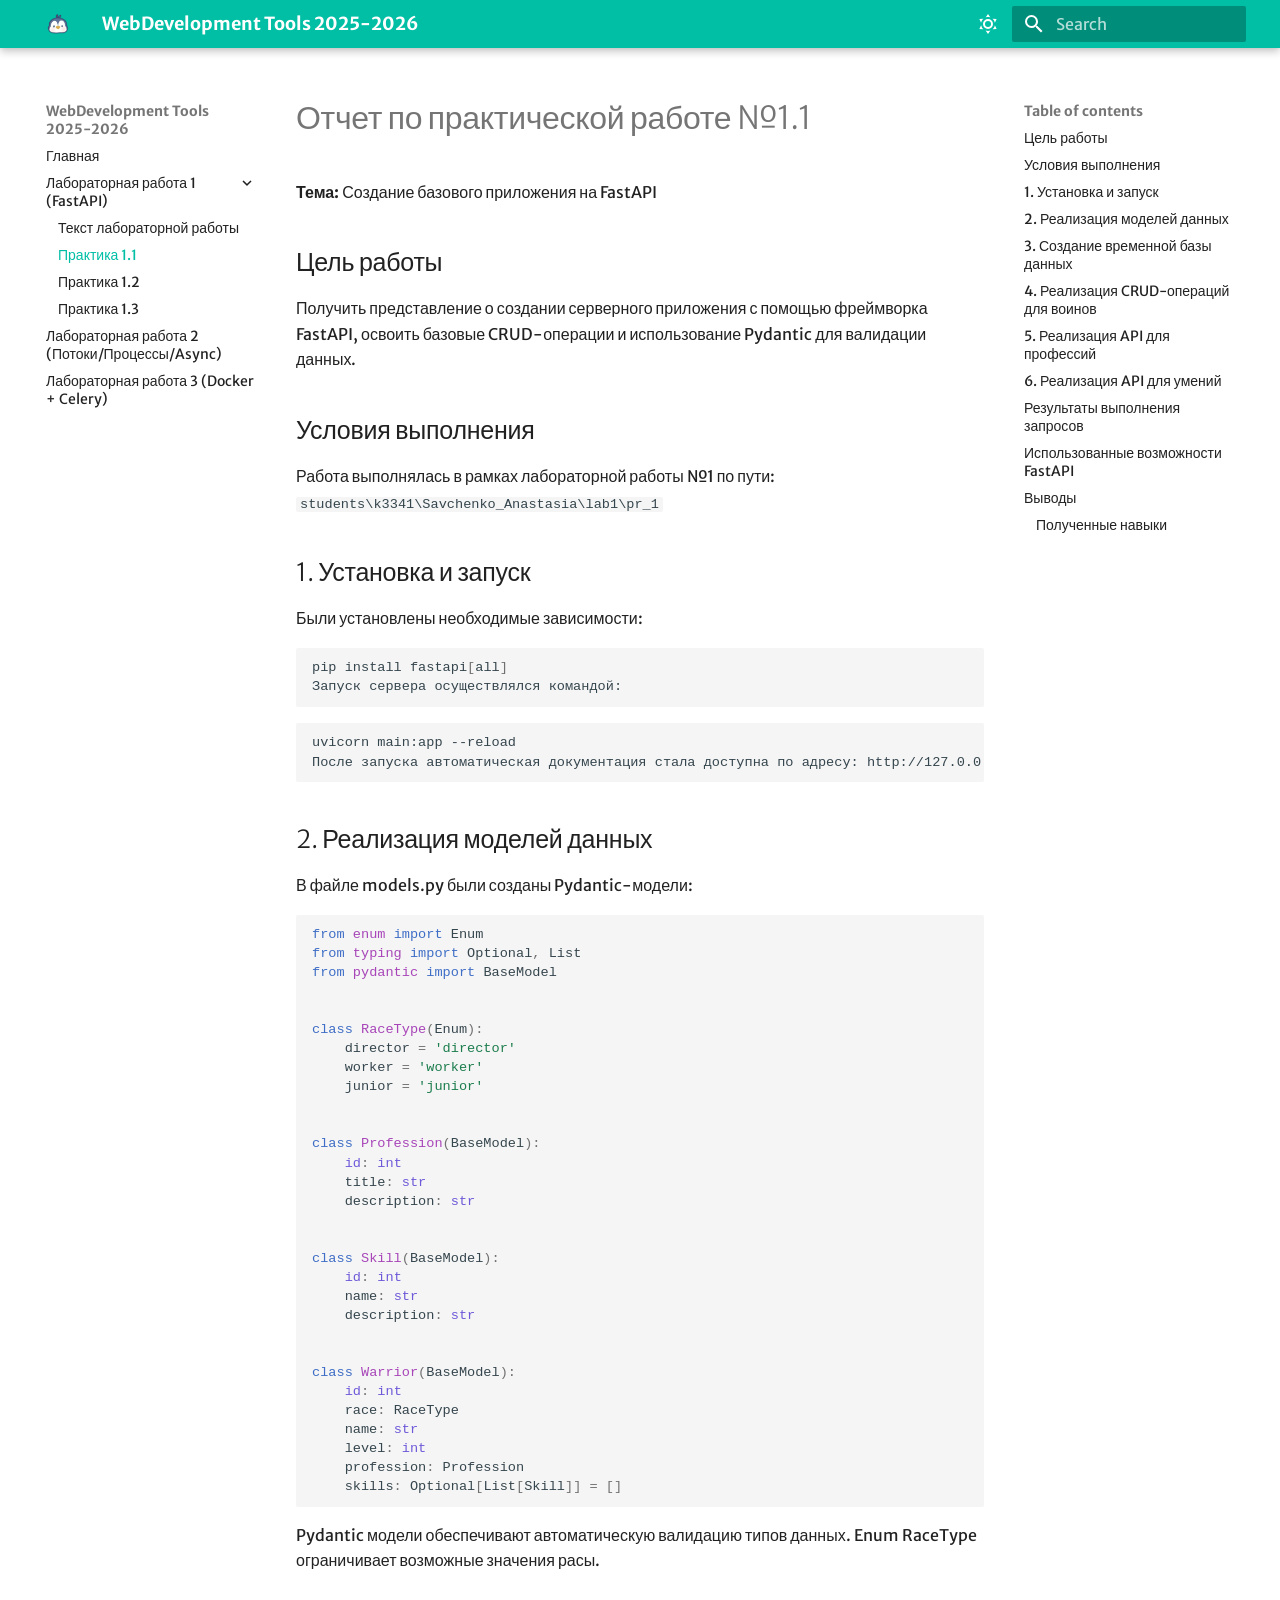
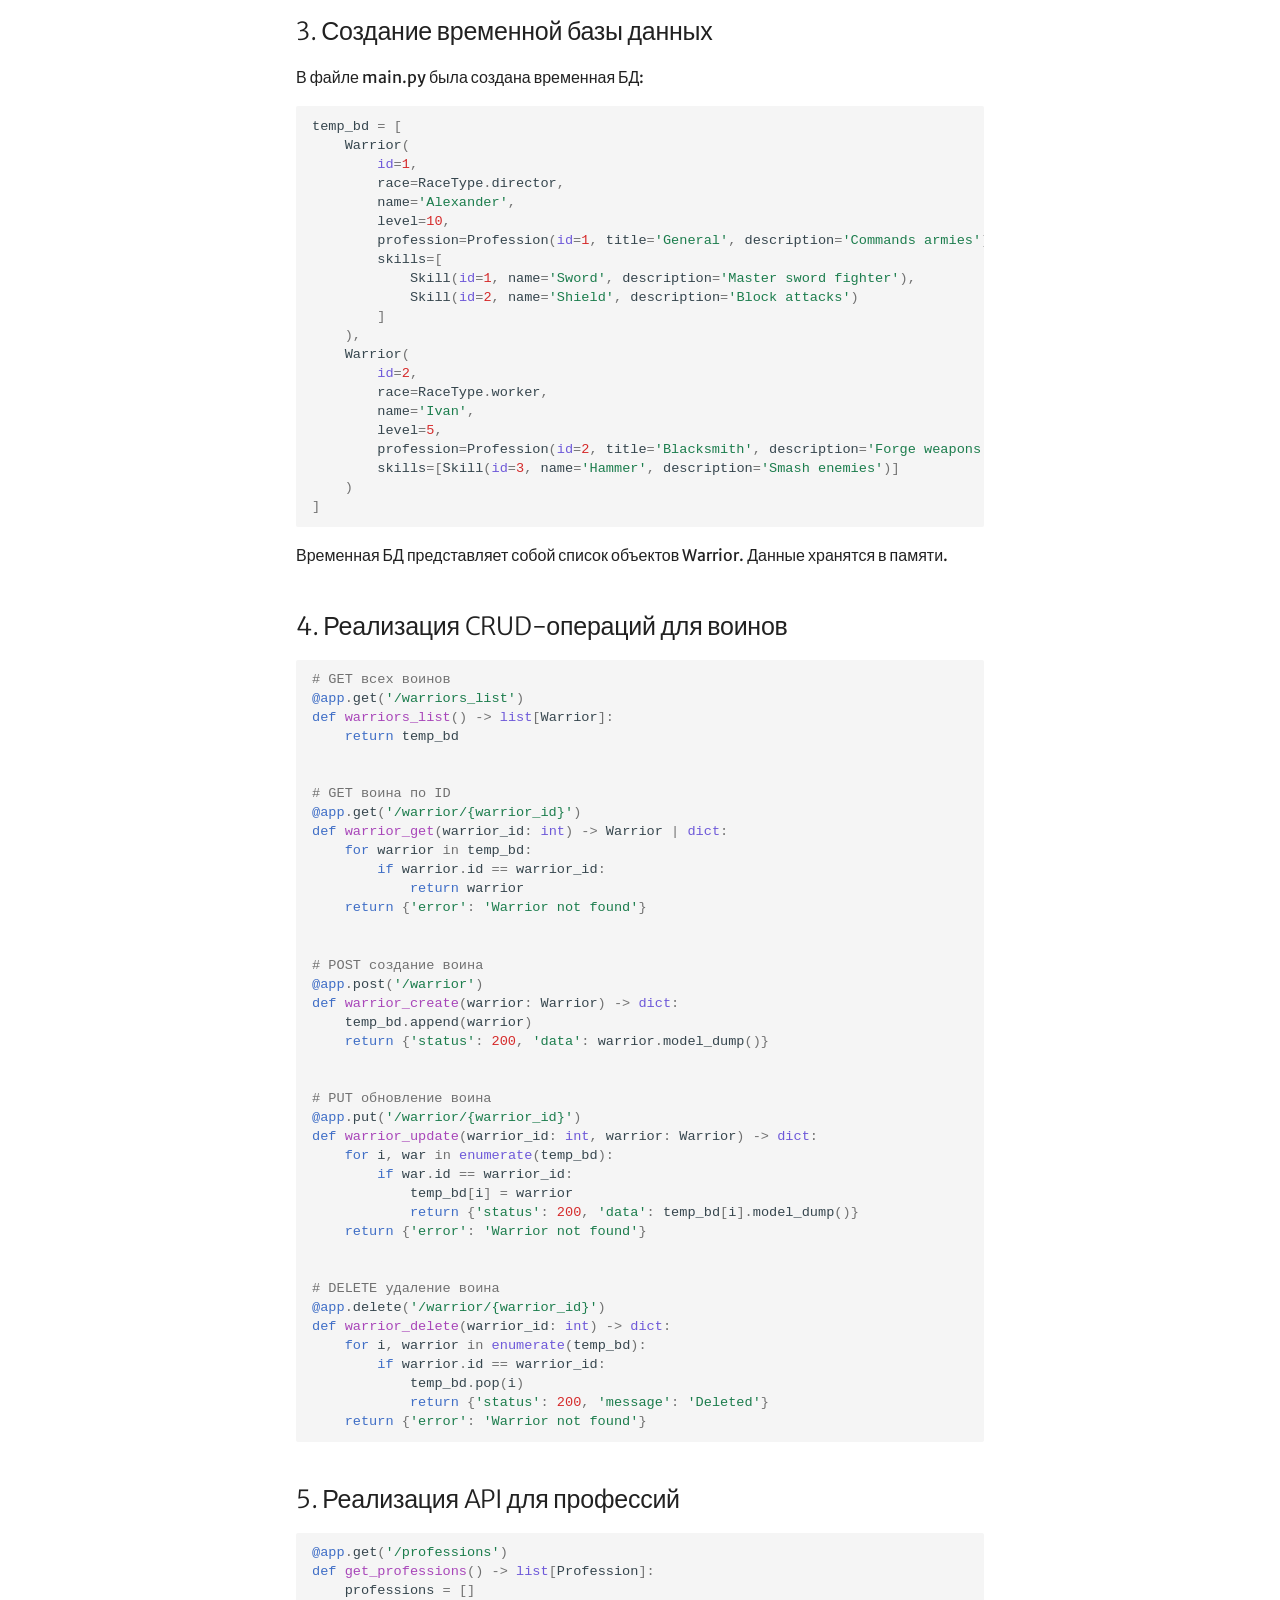
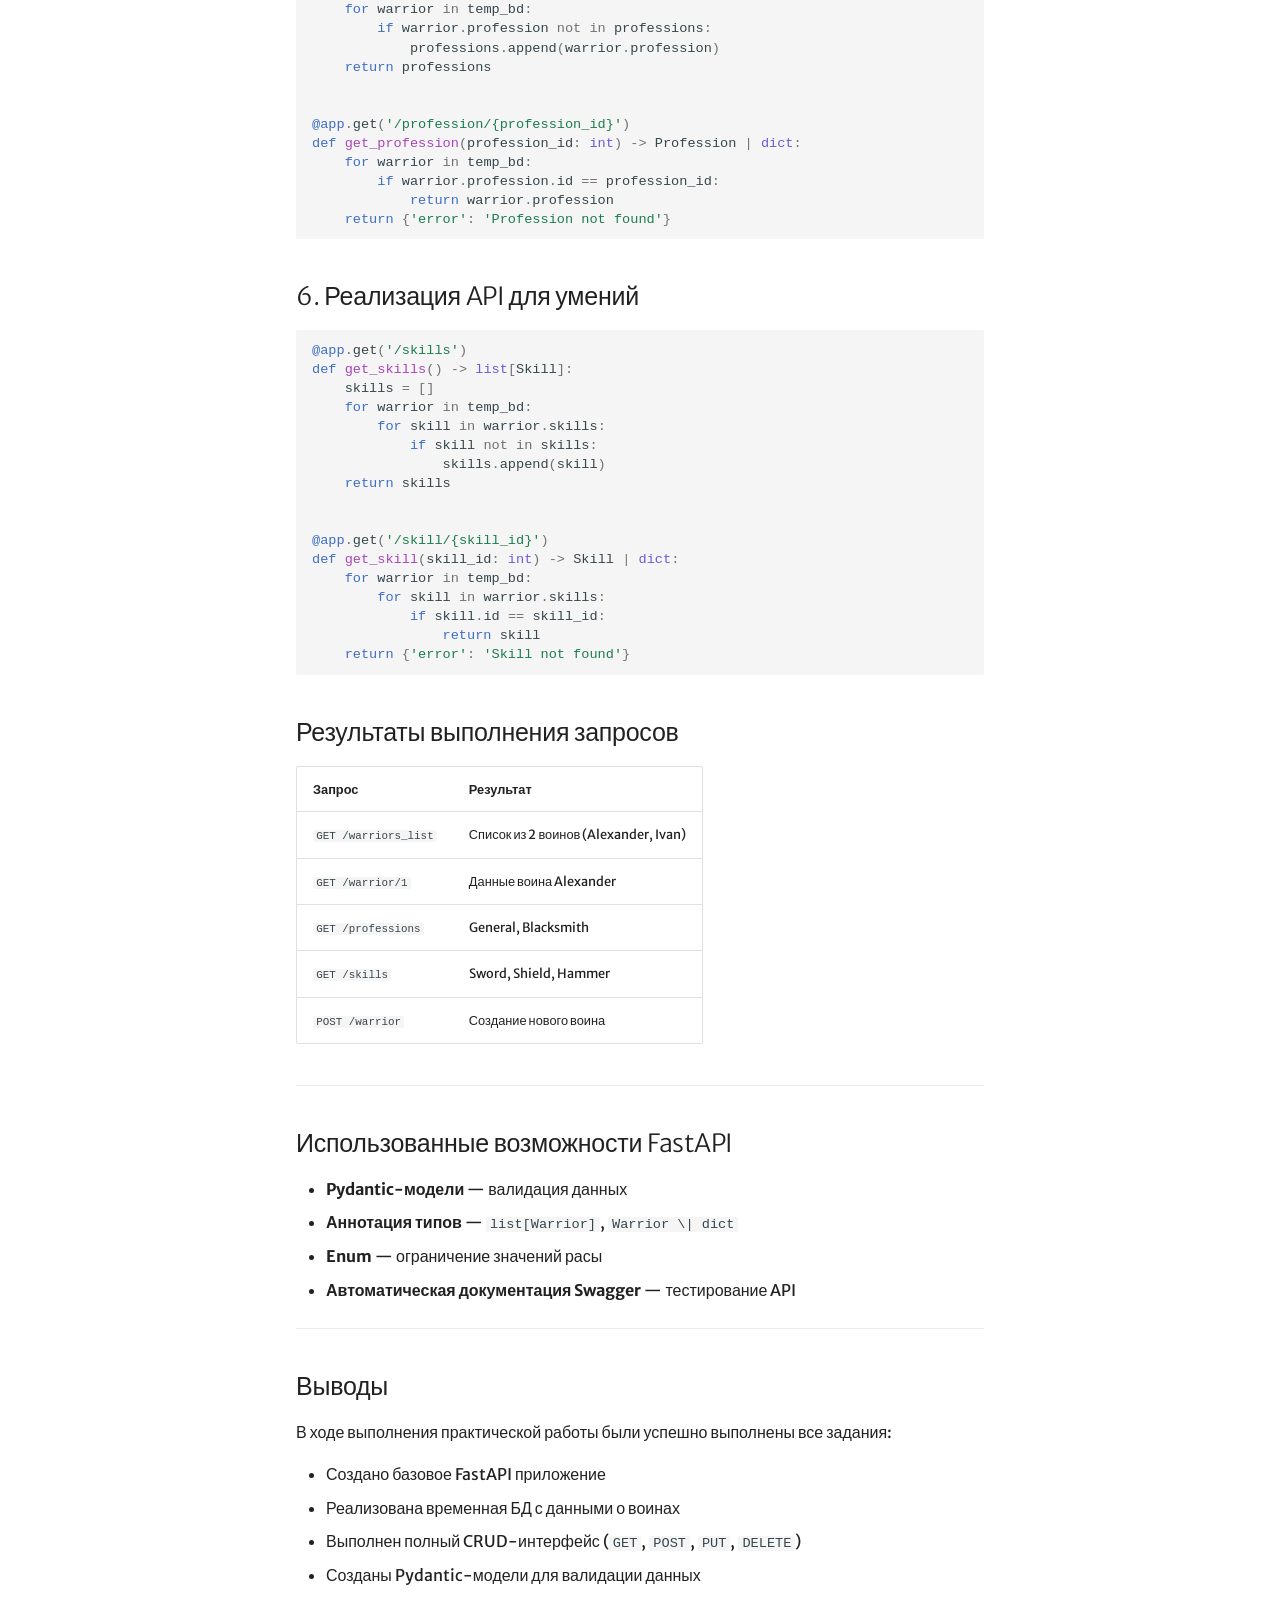
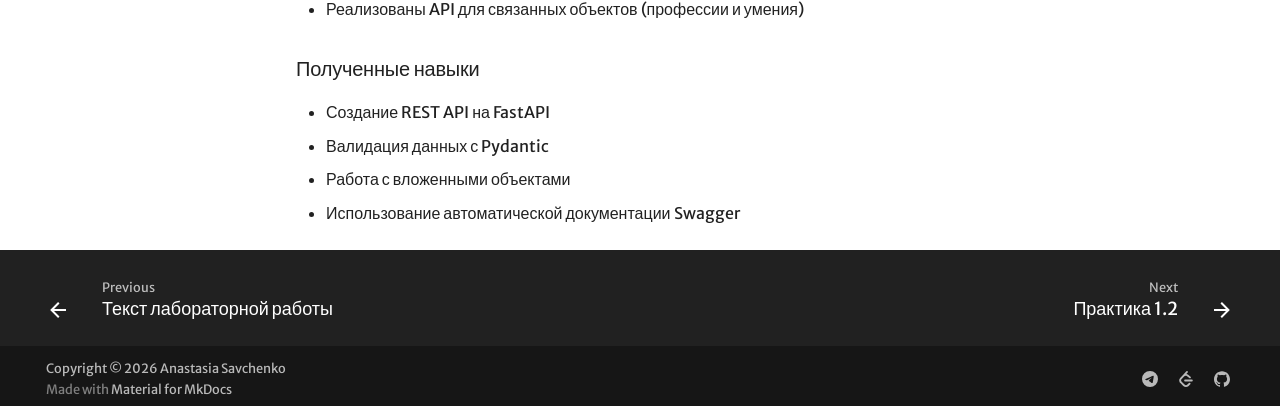
==== commit 54214618: "Deployed 7346e84 with MkDocs version: 1.6.1" ====
--- a/lab1/practice1_1/index.html
+++ b/lab1/practice1_1/index.html
@@ -78,7 +78,7 @@
     <div data-md-component="skip">
       
         
-        <a href="#11-fastapi" class="md-skip">
+        <a href="#no11" class="md-skip">
           Skip to content
         </a>
       
@@ -408,6 +408,133 @@
   
 </li>
       
+        <li class="md-nav__item">
+  <a href="#_2" class="md-nav__link">
+    <span class="md-ellipsis">
+      
+        Условия выполнения
+      
+    </span>
+  </a>
+  
+</li>
+      
+        <li class="md-nav__item">
+  <a href="#1" class="md-nav__link">
+    <span class="md-ellipsis">
+      
+        1. Установка и запуск
+      
+    </span>
+  </a>
+  
+</li>
+      
+        <li class="md-nav__item">
+  <a href="#2" class="md-nav__link">
+    <span class="md-ellipsis">
+      
+        2. Реализация моделей данных
+      
+    </span>
+  </a>
+  
+</li>
+      
+        <li class="md-nav__item">
+  <a href="#3" class="md-nav__link">
+    <span class="md-ellipsis">
+      
+        3. Создание временной базы данных
+      
+    </span>
+  </a>
+  
+</li>
+      
+        <li class="md-nav__item">
+  <a href="#4-crud-" class="md-nav__link">
+    <span class="md-ellipsis">
+      
+        4. Реализация CRUD-операций для воинов
+      
+    </span>
+  </a>
+  
+</li>
+      
+        <li class="md-nav__item">
+  <a href="#5-api" class="md-nav__link">
+    <span class="md-ellipsis">
+      
+        5. Реализация API для профессий
+      
+    </span>
+  </a>
+  
+</li>
+      
+        <li class="md-nav__item">
+  <a href="#6-api" class="md-nav__link">
+    <span class="md-ellipsis">
+      
+        6. Реализация API для умений
+      
+    </span>
+  </a>
+  
+</li>
+      
+        <li class="md-nav__item">
+  <a href="#_3" class="md-nav__link">
+    <span class="md-ellipsis">
+      
+        Результаты выполнения запросов
+      
+    </span>
+  </a>
+  
+</li>
+      
+        <li class="md-nav__item">
+  <a href="#fastapi" class="md-nav__link">
+    <span class="md-ellipsis">
+      
+        Использованные возможности FastAPI
+      
+    </span>
+  </a>
+  
+</li>
+      
+        <li class="md-nav__item">
+  <a href="#_4" class="md-nav__link">
+    <span class="md-ellipsis">
+      
+        Выводы
+      
+    </span>
+  </a>
+  
+    <nav class="md-nav" aria-label="Выводы">
+      <ul class="md-nav__list">
+        
+          <li class="md-nav__item">
+  <a href="#_5" class="md-nav__link">
+    <span class="md-ellipsis">
+      
+        Полученные навыки
+      
+    </span>
+  </a>
+  
+</li>
+        
+      </ul>
+    </nav>
+  
+</li>
+      
     </ul>
   
 </nav>
@@ -571,6 +698,133 @@
   
 </li>
       
+        <li class="md-nav__item">
+  <a href="#_2" class="md-nav__link">
+    <span class="md-ellipsis">
+      
+        Условия выполнения
+      
+    </span>
+  </a>
+  
+</li>
+      
+        <li class="md-nav__item">
+  <a href="#1" class="md-nav__link">
+    <span class="md-ellipsis">
+      
+        1. Установка и запуск
+      
+    </span>
+  </a>
+  
+</li>
+      
+        <li class="md-nav__item">
+  <a href="#2" class="md-nav__link">
+    <span class="md-ellipsis">
+      
+        2. Реализация моделей данных
+      
+    </span>
+  </a>
+  
+</li>
+      
+        <li class="md-nav__item">
+  <a href="#3" class="md-nav__link">
+    <span class="md-ellipsis">
+      
+        3. Создание временной базы данных
+      
+    </span>
+  </a>
+  
+</li>
+      
+        <li class="md-nav__item">
+  <a href="#4-crud-" class="md-nav__link">
+    <span class="md-ellipsis">
+      
+        4. Реализация CRUD-операций для воинов
+      
+    </span>
+  </a>
+  
+</li>
+      
+        <li class="md-nav__item">
+  <a href="#5-api" class="md-nav__link">
+    <span class="md-ellipsis">
+      
+        5. Реализация API для профессий
+      
+    </span>
+  </a>
+  
+</li>
+      
+        <li class="md-nav__item">
+  <a href="#6-api" class="md-nav__link">
+    <span class="md-ellipsis">
+      
+        6. Реализация API для умений
+      
+    </span>
+  </a>
+  
+</li>
+      
+        <li class="md-nav__item">
+  <a href="#_3" class="md-nav__link">
+    <span class="md-ellipsis">
+      
+        Результаты выполнения запросов
+      
+    </span>
+  </a>
+  
+</li>
+      
+        <li class="md-nav__item">
+  <a href="#fastapi" class="md-nav__link">
+    <span class="md-ellipsis">
+      
+        Использованные возможности FastAPI
+      
+    </span>
+  </a>
+  
+</li>
+      
+        <li class="md-nav__item">
+  <a href="#_4" class="md-nav__link">
+    <span class="md-ellipsis">
+      
+        Выводы
+      
+    </span>
+  </a>
+  
+    <nav class="md-nav" aria-label="Выводы">
+      <ul class="md-nav__list">
+        
+          <li class="md-nav__item">
+  <a href="#_5" class="md-nav__link">
+    <span class="md-ellipsis">
+      
+        Полученные навыки
+      
+    </span>
+  </a>
+  
+</li>
+        
+      </ul>
+    </nav>
+  
+</li>
+      
     </ul>
   
 </nav>
@@ -588,9 +842,214 @@
 
 
 
-<h1 id="11-fastapi">Практика 1.1. Создание базового приложения на FastAPI</h1>
+<h1 id="no11">Отчет по практической работе №1.1</h1>
+<p><strong>Тема:</strong> Создание базового приложения на FastAPI</p>
 <h2 id="_1">Цель работы</h2>
-<p>Научиться создавать базовое FastAPI приложение, реализовывать простые эндпоинты и использовать автоматическую документацию.</p>
+<p>Получить представление о создании серверного приложения с помощью фреймворка FastAPI, освоить базовые CRUD-операции и
+использование Pydantic для валидации данных.</p>
+<h2 id="_2">Условия выполнения</h2>
+<p>Работа выполнялась в рамках лабораторной работы №1 по пути: <code>students\k3341\Savchenko_Anastasia\lab1\pr_1</code></p>
+<h2 id="1">1. Установка и запуск</h2>
+<p>Были установлены необходимые зависимости:</p>
+<div class="language-bash highlight"><pre><span></span><code><span id="__span-0-1"><a id="__codelineno-0-1" name="__codelineno-0-1" href="#__codelineno-0-1"></a>pip<span class="w"> </span>install<span class="w"> </span>fastapi<span class="o">[</span>all<span class="o">]</span>
+</span><span id="__span-0-2"><a id="__codelineno-0-2" name="__codelineno-0-2" href="#__codelineno-0-2"></a>Запуск<span class="w"> </span>сервера<span class="w"> </span>осуществлялся<span class="w"> </span>командой:
+</span></code></pre></div>
+<div class="language-bash highlight"><pre><span></span><code><span id="__span-1-1"><a id="__codelineno-1-1" name="__codelineno-1-1" href="#__codelineno-1-1"></a>uvicorn<span class="w"> </span>main:app<span class="w"> </span>--reload
+</span><span id="__span-1-2"><a id="__codelineno-1-2" name="__codelineno-1-2" href="#__codelineno-1-2"></a>После<span class="w"> </span>запуска<span class="w"> </span>автоматическая<span class="w"> </span>документация<span class="w"> </span>стала<span class="w"> </span>доступна<span class="w"> </span>по<span class="w"> </span>адресу:<span class="w"> </span>http://127.0.0.1:8000/docs
+</span></code></pre></div>
+<h2 id="2">2. Реализация моделей данных</h2>
+<p>В файле models.py были созданы Pydantic-модели:</p>
+<div class="language-python highlight"><pre><span></span><code><span id="__span-2-1"><a id="__codelineno-2-1" name="__codelineno-2-1" href="#__codelineno-2-1"></a><span class="kn">from</span><span class="w"> </span><span class="nn">enum</span><span class="w"> </span><span class="kn">import</span> <span class="n">Enum</span>
+</span><span id="__span-2-2"><a id="__codelineno-2-2" name="__codelineno-2-2" href="#__codelineno-2-2"></a><span class="kn">from</span><span class="w"> </span><span class="nn">typing</span><span class="w"> </span><span class="kn">import</span> <span class="n">Optional</span><span class="p">,</span> <span class="n">List</span>
+</span><span id="__span-2-3"><a id="__codelineno-2-3" name="__codelineno-2-3" href="#__codelineno-2-3"></a><span class="kn">from</span><span class="w"> </span><span class="nn">pydantic</span><span class="w"> </span><span class="kn">import</span> <span class="n">BaseModel</span>
+</span><span id="__span-2-4"><a id="__codelineno-2-4" name="__codelineno-2-4" href="#__codelineno-2-4"></a>
+</span><span id="__span-2-5"><a id="__codelineno-2-5" name="__codelineno-2-5" href="#__codelineno-2-5"></a>
+</span><span id="__span-2-6"><a id="__codelineno-2-6" name="__codelineno-2-6" href="#__codelineno-2-6"></a><span class="k">class</span><span class="w"> </span><span class="nc">RaceType</span><span class="p">(</span><span class="n">Enum</span><span class="p">):</span>
+</span><span id="__span-2-7"><a id="__codelineno-2-7" name="__codelineno-2-7" href="#__codelineno-2-7"></a>    <span class="n">director</span> <span class="o">=</span> <span class="s1">&#39;director&#39;</span>
+</span><span id="__span-2-8"><a id="__codelineno-2-8" name="__codelineno-2-8" href="#__codelineno-2-8"></a>    <span class="n">worker</span> <span class="o">=</span> <span class="s1">&#39;worker&#39;</span>
+</span><span id="__span-2-9"><a id="__codelineno-2-9" name="__codelineno-2-9" href="#__codelineno-2-9"></a>    <span class="n">junior</span> <span class="o">=</span> <span class="s1">&#39;junior&#39;</span>
+</span><span id="__span-2-10"><a id="__codelineno-2-10" name="__codelineno-2-10" href="#__codelineno-2-10"></a>
+</span><span id="__span-2-11"><a id="__codelineno-2-11" name="__codelineno-2-11" href="#__codelineno-2-11"></a>
+</span><span id="__span-2-12"><a id="__codelineno-2-12" name="__codelineno-2-12" href="#__codelineno-2-12"></a><span class="k">class</span><span class="w"> </span><span class="nc">Profession</span><span class="p">(</span><span class="n">BaseModel</span><span class="p">):</span>
+</span><span id="__span-2-13"><a id="__codelineno-2-13" name="__codelineno-2-13" href="#__codelineno-2-13"></a>    <span class="nb">id</span><span class="p">:</span> <span class="nb">int</span>
+</span><span id="__span-2-14"><a id="__codelineno-2-14" name="__codelineno-2-14" href="#__codelineno-2-14"></a>    <span class="n">title</span><span class="p">:</span> <span class="nb">str</span>
+</span><span id="__span-2-15"><a id="__codelineno-2-15" name="__codelineno-2-15" href="#__codelineno-2-15"></a>    <span class="n">description</span><span class="p">:</span> <span class="nb">str</span>
+</span><span id="__span-2-16"><a id="__codelineno-2-16" name="__codelineno-2-16" href="#__codelineno-2-16"></a>
+</span><span id="__span-2-17"><a id="__codelineno-2-17" name="__codelineno-2-17" href="#__codelineno-2-17"></a>
+</span><span id="__span-2-18"><a id="__codelineno-2-18" name="__codelineno-2-18" href="#__codelineno-2-18"></a><span class="k">class</span><span class="w"> </span><span class="nc">Skill</span><span class="p">(</span><span class="n">BaseModel</span><span class="p">):</span>
+</span><span id="__span-2-19"><a id="__codelineno-2-19" name="__codelineno-2-19" href="#__codelineno-2-19"></a>    <span class="nb">id</span><span class="p">:</span> <span class="nb">int</span>
+</span><span id="__span-2-20"><a id="__codelineno-2-20" name="__codelineno-2-20" href="#__codelineno-2-20"></a>    <span class="n">name</span><span class="p">:</span> <span class="nb">str</span>
+</span><span id="__span-2-21"><a id="__codelineno-2-21" name="__codelineno-2-21" href="#__codelineno-2-21"></a>    <span class="n">description</span><span class="p">:</span> <span class="nb">str</span>
+</span><span id="__span-2-22"><a id="__codelineno-2-22" name="__codelineno-2-22" href="#__codelineno-2-22"></a>
+</span><span id="__span-2-23"><a id="__codelineno-2-23" name="__codelineno-2-23" href="#__codelineno-2-23"></a>
+</span><span id="__span-2-24"><a id="__codelineno-2-24" name="__codelineno-2-24" href="#__codelineno-2-24"></a><span class="k">class</span><span class="w"> </span><span class="nc">Warrior</span><span class="p">(</span><span class="n">BaseModel</span><span class="p">):</span>
+</span><span id="__span-2-25"><a id="__codelineno-2-25" name="__codelineno-2-25" href="#__codelineno-2-25"></a>    <span class="nb">id</span><span class="p">:</span> <span class="nb">int</span>
+</span><span id="__span-2-26"><a id="__codelineno-2-26" name="__codelineno-2-26" href="#__codelineno-2-26"></a>    <span class="n">race</span><span class="p">:</span> <span class="n">RaceType</span>
+</span><span id="__span-2-27"><a id="__codelineno-2-27" name="__codelineno-2-27" href="#__codelineno-2-27"></a>    <span class="n">name</span><span class="p">:</span> <span class="nb">str</span>
+</span><span id="__span-2-28"><a id="__codelineno-2-28" name="__codelineno-2-28" href="#__codelineno-2-28"></a>    <span class="n">level</span><span class="p">:</span> <span class="nb">int</span>
+</span><span id="__span-2-29"><a id="__codelineno-2-29" name="__codelineno-2-29" href="#__codelineno-2-29"></a>    <span class="n">profession</span><span class="p">:</span> <span class="n">Profession</span>
+</span><span id="__span-2-30"><a id="__codelineno-2-30" name="__codelineno-2-30" href="#__codelineno-2-30"></a>    <span class="n">skills</span><span class="p">:</span> <span class="n">Optional</span><span class="p">[</span><span class="n">List</span><span class="p">[</span><span class="n">Skill</span><span class="p">]]</span> <span class="o">=</span> <span class="p">[]</span>
+</span></code></pre></div>
+<p>Pydantic модели обеспечивают автоматическую валидацию типов данных. Enum RaceType ограничивает возможные значения расы.</p>
+<h2 id="3">3. Создание временной базы данных</h2>
+<p>В файле main.py была создана временная БД:</p>
+<div class="language-python highlight"><pre><span></span><code><span id="__span-3-1"><a id="__codelineno-3-1" name="__codelineno-3-1" href="#__codelineno-3-1"></a><span class="n">temp_bd</span> <span class="o">=</span> <span class="p">[</span>
+</span><span id="__span-3-2"><a id="__codelineno-3-2" name="__codelineno-3-2" href="#__codelineno-3-2"></a>    <span class="n">Warrior</span><span class="p">(</span>
+</span><span id="__span-3-3"><a id="__codelineno-3-3" name="__codelineno-3-3" href="#__codelineno-3-3"></a>        <span class="nb">id</span><span class="o">=</span><span class="mi">1</span><span class="p">,</span>
+</span><span id="__span-3-4"><a id="__codelineno-3-4" name="__codelineno-3-4" href="#__codelineno-3-4"></a>        <span class="n">race</span><span class="o">=</span><span class="n">RaceType</span><span class="o">.</span><span class="n">director</span><span class="p">,</span>
+</span><span id="__span-3-5"><a id="__codelineno-3-5" name="__codelineno-3-5" href="#__codelineno-3-5"></a>        <span class="n">name</span><span class="o">=</span><span class="s1">&#39;Alexander&#39;</span><span class="p">,</span>
+</span><span id="__span-3-6"><a id="__codelineno-3-6" name="__codelineno-3-6" href="#__codelineno-3-6"></a>        <span class="n">level</span><span class="o">=</span><span class="mi">10</span><span class="p">,</span>
+</span><span id="__span-3-7"><a id="__codelineno-3-7" name="__codelineno-3-7" href="#__codelineno-3-7"></a>        <span class="n">profession</span><span class="o">=</span><span class="n">Profession</span><span class="p">(</span><span class="nb">id</span><span class="o">=</span><span class="mi">1</span><span class="p">,</span> <span class="n">title</span><span class="o">=</span><span class="s1">&#39;General&#39;</span><span class="p">,</span> <span class="n">description</span><span class="o">=</span><span class="s1">&#39;Commands armies&#39;</span><span class="p">),</span>
+</span><span id="__span-3-8"><a id="__codelineno-3-8" name="__codelineno-3-8" href="#__codelineno-3-8"></a>        <span class="n">skills</span><span class="o">=</span><span class="p">[</span>
+</span><span id="__span-3-9"><a id="__codelineno-3-9" name="__codelineno-3-9" href="#__codelineno-3-9"></a>            <span class="n">Skill</span><span class="p">(</span><span class="nb">id</span><span class="o">=</span><span class="mi">1</span><span class="p">,</span> <span class="n">name</span><span class="o">=</span><span class="s1">&#39;Sword&#39;</span><span class="p">,</span> <span class="n">description</span><span class="o">=</span><span class="s1">&#39;Master sword fighter&#39;</span><span class="p">),</span>
+</span><span id="__span-3-10"><a id="__codelineno-3-10" name="__codelineno-3-10" href="#__codelineno-3-10"></a>            <span class="n">Skill</span><span class="p">(</span><span class="nb">id</span><span class="o">=</span><span class="mi">2</span><span class="p">,</span> <span class="n">name</span><span class="o">=</span><span class="s1">&#39;Shield&#39;</span><span class="p">,</span> <span class="n">description</span><span class="o">=</span><span class="s1">&#39;Block attacks&#39;</span><span class="p">)</span>
+</span><span id="__span-3-11"><a id="__codelineno-3-11" name="__codelineno-3-11" href="#__codelineno-3-11"></a>        <span class="p">]</span>
+</span><span id="__span-3-12"><a id="__codelineno-3-12" name="__codelineno-3-12" href="#__codelineno-3-12"></a>    <span class="p">),</span>
+</span><span id="__span-3-13"><a id="__codelineno-3-13" name="__codelineno-3-13" href="#__codelineno-3-13"></a>    <span class="n">Warrior</span><span class="p">(</span>
+</span><span id="__span-3-14"><a id="__codelineno-3-14" name="__codelineno-3-14" href="#__codelineno-3-14"></a>        <span class="nb">id</span><span class="o">=</span><span class="mi">2</span><span class="p">,</span>
+</span><span id="__span-3-15"><a id="__codelineno-3-15" name="__codelineno-3-15" href="#__codelineno-3-15"></a>        <span class="n">race</span><span class="o">=</span><span class="n">RaceType</span><span class="o">.</span><span class="n">worker</span><span class="p">,</span>
+</span><span id="__span-3-16"><a id="__codelineno-3-16" name="__codelineno-3-16" href="#__codelineno-3-16"></a>        <span class="n">name</span><span class="o">=</span><span class="s1">&#39;Ivan&#39;</span><span class="p">,</span>
+</span><span id="__span-3-17"><a id="__codelineno-3-17" name="__codelineno-3-17" href="#__codelineno-3-17"></a>        <span class="n">level</span><span class="o">=</span><span class="mi">5</span><span class="p">,</span>
+</span><span id="__span-3-18"><a id="__codelineno-3-18" name="__codelineno-3-18" href="#__codelineno-3-18"></a>        <span class="n">profession</span><span class="o">=</span><span class="n">Profession</span><span class="p">(</span><span class="nb">id</span><span class="o">=</span><span class="mi">2</span><span class="p">,</span> <span class="n">title</span><span class="o">=</span><span class="s1">&#39;Blacksmith&#39;</span><span class="p">,</span> <span class="n">description</span><span class="o">=</span><span class="s1">&#39;Forge weapons&#39;</span><span class="p">),</span>
+</span><span id="__span-3-19"><a id="__codelineno-3-19" name="__codelineno-3-19" href="#__codelineno-3-19"></a>        <span class="n">skills</span><span class="o">=</span><span class="p">[</span><span class="n">Skill</span><span class="p">(</span><span class="nb">id</span><span class="o">=</span><span class="mi">3</span><span class="p">,</span> <span class="n">name</span><span class="o">=</span><span class="s1">&#39;Hammer&#39;</span><span class="p">,</span> <span class="n">description</span><span class="o">=</span><span class="s1">&#39;Smash enemies&#39;</span><span class="p">)]</span>
+</span><span id="__span-3-20"><a id="__codelineno-3-20" name="__codelineno-3-20" href="#__codelineno-3-20"></a>    <span class="p">)</span>
+</span><span id="__span-3-21"><a id="__codelineno-3-21" name="__codelineno-3-21" href="#__codelineno-3-21"></a><span class="p">]</span>
+</span></code></pre></div>
+<p>Временная БД представляет собой список объектов Warrior. Данные хранятся в памяти.</p>
+<h2 id="4-crud-">4. Реализация CRUD-операций для воинов</h2>
+<div class="language-python highlight"><pre><span></span><code><span id="__span-4-1"><a id="__codelineno-4-1" name="__codelineno-4-1" href="#__codelineno-4-1"></a><span class="c1"># GET всех воинов</span>
+</span><span id="__span-4-2"><a id="__codelineno-4-2" name="__codelineno-4-2" href="#__codelineno-4-2"></a><span class="nd">@app</span><span class="o">.</span><span class="n">get</span><span class="p">(</span><span class="s1">&#39;/warriors_list&#39;</span><span class="p">)</span>
+</span><span id="__span-4-3"><a id="__codelineno-4-3" name="__codelineno-4-3" href="#__codelineno-4-3"></a><span class="k">def</span><span class="w"> </span><span class="nf">warriors_list</span><span class="p">()</span> <span class="o">-&gt;</span> <span class="nb">list</span><span class="p">[</span><span class="n">Warrior</span><span class="p">]:</span>
+</span><span id="__span-4-4"><a id="__codelineno-4-4" name="__codelineno-4-4" href="#__codelineno-4-4"></a>    <span class="k">return</span> <span class="n">temp_bd</span>
+</span><span id="__span-4-5"><a id="__codelineno-4-5" name="__codelineno-4-5" href="#__codelineno-4-5"></a>
+</span><span id="__span-4-6"><a id="__codelineno-4-6" name="__codelineno-4-6" href="#__codelineno-4-6"></a>
+</span><span id="__span-4-7"><a id="__codelineno-4-7" name="__codelineno-4-7" href="#__codelineno-4-7"></a><span class="c1"># GET воина по ID</span>
+</span><span id="__span-4-8"><a id="__codelineno-4-8" name="__codelineno-4-8" href="#__codelineno-4-8"></a><span class="nd">@app</span><span class="o">.</span><span class="n">get</span><span class="p">(</span><span class="s1">&#39;/warrior/</span><span class="si">{warrior_id}</span><span class="s1">&#39;</span><span class="p">)</span>
+</span><span id="__span-4-9"><a id="__codelineno-4-9" name="__codelineno-4-9" href="#__codelineno-4-9"></a><span class="k">def</span><span class="w"> </span><span class="nf">warrior_get</span><span class="p">(</span><span class="n">warrior_id</span><span class="p">:</span> <span class="nb">int</span><span class="p">)</span> <span class="o">-&gt;</span> <span class="n">Warrior</span> <span class="o">|</span> <span class="nb">dict</span><span class="p">:</span>
+</span><span id="__span-4-10"><a id="__codelineno-4-10" name="__codelineno-4-10" href="#__codelineno-4-10"></a>    <span class="k">for</span> <span class="n">warrior</span> <span class="ow">in</span> <span class="n">temp_bd</span><span class="p">:</span>
+</span><span id="__span-4-11"><a id="__codelineno-4-11" name="__codelineno-4-11" href="#__codelineno-4-11"></a>        <span class="k">if</span> <span class="n">warrior</span><span class="o">.</span><span class="n">id</span> <span class="o">==</span> <span class="n">warrior_id</span><span class="p">:</span>
+</span><span id="__span-4-12"><a id="__codelineno-4-12" name="__codelineno-4-12" href="#__codelineno-4-12"></a>            <span class="k">return</span> <span class="n">warrior</span>
+</span><span id="__span-4-13"><a id="__codelineno-4-13" name="__codelineno-4-13" href="#__codelineno-4-13"></a>    <span class="k">return</span> <span class="p">{</span><span class="s1">&#39;error&#39;</span><span class="p">:</span> <span class="s1">&#39;Warrior not found&#39;</span><span class="p">}</span>
+</span><span id="__span-4-14"><a id="__codelineno-4-14" name="__codelineno-4-14" href="#__codelineno-4-14"></a>
+</span><span id="__span-4-15"><a id="__codelineno-4-15" name="__codelineno-4-15" href="#__codelineno-4-15"></a>
+</span><span id="__span-4-16"><a id="__codelineno-4-16" name="__codelineno-4-16" href="#__codelineno-4-16"></a><span class="c1"># POST создание воина</span>
+</span><span id="__span-4-17"><a id="__codelineno-4-17" name="__codelineno-4-17" href="#__codelineno-4-17"></a><span class="nd">@app</span><span class="o">.</span><span class="n">post</span><span class="p">(</span><span class="s1">&#39;/warrior&#39;</span><span class="p">)</span>
+</span><span id="__span-4-18"><a id="__codelineno-4-18" name="__codelineno-4-18" href="#__codelineno-4-18"></a><span class="k">def</span><span class="w"> </span><span class="nf">warrior_create</span><span class="p">(</span><span class="n">warrior</span><span class="p">:</span> <span class="n">Warrior</span><span class="p">)</span> <span class="o">-&gt;</span> <span class="nb">dict</span><span class="p">:</span>
+</span><span id="__span-4-19"><a id="__codelineno-4-19" name="__codelineno-4-19" href="#__codelineno-4-19"></a>    <span class="n">temp_bd</span><span class="o">.</span><span class="n">append</span><span class="p">(</span><span class="n">warrior</span><span class="p">)</span>
+</span><span id="__span-4-20"><a id="__codelineno-4-20" name="__codelineno-4-20" href="#__codelineno-4-20"></a>    <span class="k">return</span> <span class="p">{</span><span class="s1">&#39;status&#39;</span><span class="p">:</span> <span class="mi">200</span><span class="p">,</span> <span class="s1">&#39;data&#39;</span><span class="p">:</span> <span class="n">warrior</span><span class="o">.</span><span class="n">model_dump</span><span class="p">()}</span>
+</span><span id="__span-4-21"><a id="__codelineno-4-21" name="__codelineno-4-21" href="#__codelineno-4-21"></a>
+</span><span id="__span-4-22"><a id="__codelineno-4-22" name="__codelineno-4-22" href="#__codelineno-4-22"></a>
+</span><span id="__span-4-23"><a id="__codelineno-4-23" name="__codelineno-4-23" href="#__codelineno-4-23"></a><span class="c1"># PUT обновление воина</span>
+</span><span id="__span-4-24"><a id="__codelineno-4-24" name="__codelineno-4-24" href="#__codelineno-4-24"></a><span class="nd">@app</span><span class="o">.</span><span class="n">put</span><span class="p">(</span><span class="s1">&#39;/warrior/</span><span class="si">{warrior_id}</span><span class="s1">&#39;</span><span class="p">)</span>
+</span><span id="__span-4-25"><a id="__codelineno-4-25" name="__codelineno-4-25" href="#__codelineno-4-25"></a><span class="k">def</span><span class="w"> </span><span class="nf">warrior_update</span><span class="p">(</span><span class="n">warrior_id</span><span class="p">:</span> <span class="nb">int</span><span class="p">,</span> <span class="n">warrior</span><span class="p">:</span> <span class="n">Warrior</span><span class="p">)</span> <span class="o">-&gt;</span> <span class="nb">dict</span><span class="p">:</span>
+</span><span id="__span-4-26"><a id="__codelineno-4-26" name="__codelineno-4-26" href="#__codelineno-4-26"></a>    <span class="k">for</span> <span class="n">i</span><span class="p">,</span> <span class="n">war</span> <span class="ow">in</span> <span class="nb">enumerate</span><span class="p">(</span><span class="n">temp_bd</span><span class="p">):</span>
+</span><span id="__span-4-27"><a id="__codelineno-4-27" name="__codelineno-4-27" href="#__codelineno-4-27"></a>        <span class="k">if</span> <span class="n">war</span><span class="o">.</span><span class="n">id</span> <span class="o">==</span> <span class="n">warrior_id</span><span class="p">:</span>
+</span><span id="__span-4-28"><a id="__codelineno-4-28" name="__codelineno-4-28" href="#__codelineno-4-28"></a>            <span class="n">temp_bd</span><span class="p">[</span><span class="n">i</span><span class="p">]</span> <span class="o">=</span> <span class="n">warrior</span>
+</span><span id="__span-4-29"><a id="__codelineno-4-29" name="__codelineno-4-29" href="#__codelineno-4-29"></a>            <span class="k">return</span> <span class="p">{</span><span class="s1">&#39;status&#39;</span><span class="p">:</span> <span class="mi">200</span><span class="p">,</span> <span class="s1">&#39;data&#39;</span><span class="p">:</span> <span class="n">temp_bd</span><span class="p">[</span><span class="n">i</span><span class="p">]</span><span class="o">.</span><span class="n">model_dump</span><span class="p">()}</span>
+</span><span id="__span-4-30"><a id="__codelineno-4-30" name="__codelineno-4-30" href="#__codelineno-4-30"></a>    <span class="k">return</span> <span class="p">{</span><span class="s1">&#39;error&#39;</span><span class="p">:</span> <span class="s1">&#39;Warrior not found&#39;</span><span class="p">}</span>
+</span><span id="__span-4-31"><a id="__codelineno-4-31" name="__codelineno-4-31" href="#__codelineno-4-31"></a>
+</span><span id="__span-4-32"><a id="__codelineno-4-32" name="__codelineno-4-32" href="#__codelineno-4-32"></a>
+</span><span id="__span-4-33"><a id="__codelineno-4-33" name="__codelineno-4-33" href="#__codelineno-4-33"></a><span class="c1"># DELETE удаление воина</span>
+</span><span id="__span-4-34"><a id="__codelineno-4-34" name="__codelineno-4-34" href="#__codelineno-4-34"></a><span class="nd">@app</span><span class="o">.</span><span class="n">delete</span><span class="p">(</span><span class="s1">&#39;/warrior/</span><span class="si">{warrior_id}</span><span class="s1">&#39;</span><span class="p">)</span>
+</span><span id="__span-4-35"><a id="__codelineno-4-35" name="__codelineno-4-35" href="#__codelineno-4-35"></a><span class="k">def</span><span class="w"> </span><span class="nf">warrior_delete</span><span class="p">(</span><span class="n">warrior_id</span><span class="p">:</span> <span class="nb">int</span><span class="p">)</span> <span class="o">-&gt;</span> <span class="nb">dict</span><span class="p">:</span>
+</span><span id="__span-4-36"><a id="__codelineno-4-36" name="__codelineno-4-36" href="#__codelineno-4-36"></a>    <span class="k">for</span> <span class="n">i</span><span class="p">,</span> <span class="n">warrior</span> <span class="ow">in</span> <span class="nb">enumerate</span><span class="p">(</span><span class="n">temp_bd</span><span class="p">):</span>
+</span><span id="__span-4-37"><a id="__codelineno-4-37" name="__codelineno-4-37" href="#__codelineno-4-37"></a>        <span class="k">if</span> <span class="n">warrior</span><span class="o">.</span><span class="n">id</span> <span class="o">==</span> <span class="n">warrior_id</span><span class="p">:</span>
+</span><span id="__span-4-38"><a id="__codelineno-4-38" name="__codelineno-4-38" href="#__codelineno-4-38"></a>            <span class="n">temp_bd</span><span class="o">.</span><span class="n">pop</span><span class="p">(</span><span class="n">i</span><span class="p">)</span>
+</span><span id="__span-4-39"><a id="__codelineno-4-39" name="__codelineno-4-39" href="#__codelineno-4-39"></a>            <span class="k">return</span> <span class="p">{</span><span class="s1">&#39;status&#39;</span><span class="p">:</span> <span class="mi">200</span><span class="p">,</span> <span class="s1">&#39;message&#39;</span><span class="p">:</span> <span class="s1">&#39;Deleted&#39;</span><span class="p">}</span>
+</span><span id="__span-4-40"><a id="__codelineno-4-40" name="__codelineno-4-40" href="#__codelineno-4-40"></a>    <span class="k">return</span> <span class="p">{</span><span class="s1">&#39;error&#39;</span><span class="p">:</span> <span class="s1">&#39;Warrior not found&#39;</span><span class="p">}</span>
+</span></code></pre></div>
+<h2 id="5-api">5. Реализация API для профессий</h2>
+<div class="language-python highlight"><pre><span></span><code><span id="__span-5-1"><a id="__codelineno-5-1" name="__codelineno-5-1" href="#__codelineno-5-1"></a><span class="nd">@app</span><span class="o">.</span><span class="n">get</span><span class="p">(</span><span class="s1">&#39;/professions&#39;</span><span class="p">)</span>
+</span><span id="__span-5-2"><a id="__codelineno-5-2" name="__codelineno-5-2" href="#__codelineno-5-2"></a><span class="k">def</span><span class="w"> </span><span class="nf">get_professions</span><span class="p">()</span> <span class="o">-&gt;</span> <span class="nb">list</span><span class="p">[</span><span class="n">Profession</span><span class="p">]:</span>
+</span><span id="__span-5-3"><a id="__codelineno-5-3" name="__codelineno-5-3" href="#__codelineno-5-3"></a>    <span class="n">professions</span> <span class="o">=</span> <span class="p">[]</span>
+</span><span id="__span-5-4"><a id="__codelineno-5-4" name="__codelineno-5-4" href="#__codelineno-5-4"></a>    <span class="k">for</span> <span class="n">warrior</span> <span class="ow">in</span> <span class="n">temp_bd</span><span class="p">:</span>
+</span><span id="__span-5-5"><a id="__codelineno-5-5" name="__codelineno-5-5" href="#__codelineno-5-5"></a>        <span class="k">if</span> <span class="n">warrior</span><span class="o">.</span><span class="n">profession</span> <span class="ow">not</span> <span class="ow">in</span> <span class="n">professions</span><span class="p">:</span>
+</span><span id="__span-5-6"><a id="__codelineno-5-6" name="__codelineno-5-6" href="#__codelineno-5-6"></a>            <span class="n">professions</span><span class="o">.</span><span class="n">append</span><span class="p">(</span><span class="n">warrior</span><span class="o">.</span><span class="n">profession</span><span class="p">)</span>
+</span><span id="__span-5-7"><a id="__codelineno-5-7" name="__codelineno-5-7" href="#__codelineno-5-7"></a>    <span class="k">return</span> <span class="n">professions</span>
+</span><span id="__span-5-8"><a id="__codelineno-5-8" name="__codelineno-5-8" href="#__codelineno-5-8"></a>
+</span><span id="__span-5-9"><a id="__codelineno-5-9" name="__codelineno-5-9" href="#__codelineno-5-9"></a>
+</span><span id="__span-5-10"><a id="__codelineno-5-10" name="__codelineno-5-10" href="#__codelineno-5-10"></a><span class="nd">@app</span><span class="o">.</span><span class="n">get</span><span class="p">(</span><span class="s1">&#39;/profession/</span><span class="si">{profession_id}</span><span class="s1">&#39;</span><span class="p">)</span>
+</span><span id="__span-5-11"><a id="__codelineno-5-11" name="__codelineno-5-11" href="#__codelineno-5-11"></a><span class="k">def</span><span class="w"> </span><span class="nf">get_profession</span><span class="p">(</span><span class="n">profession_id</span><span class="p">:</span> <span class="nb">int</span><span class="p">)</span> <span class="o">-&gt;</span> <span class="n">Profession</span> <span class="o">|</span> <span class="nb">dict</span><span class="p">:</span>
+</span><span id="__span-5-12"><a id="__codelineno-5-12" name="__codelineno-5-12" href="#__codelineno-5-12"></a>    <span class="k">for</span> <span class="n">warrior</span> <span class="ow">in</span> <span class="n">temp_bd</span><span class="p">:</span>
+</span><span id="__span-5-13"><a id="__codelineno-5-13" name="__codelineno-5-13" href="#__codelineno-5-13"></a>        <span class="k">if</span> <span class="n">warrior</span><span class="o">.</span><span class="n">profession</span><span class="o">.</span><span class="n">id</span> <span class="o">==</span> <span class="n">profession_id</span><span class="p">:</span>
+</span><span id="__span-5-14"><a id="__codelineno-5-14" name="__codelineno-5-14" href="#__codelineno-5-14"></a>            <span class="k">return</span> <span class="n">warrior</span><span class="o">.</span><span class="n">profession</span>
+</span><span id="__span-5-15"><a id="__codelineno-5-15" name="__codelineno-5-15" href="#__codelineno-5-15"></a>    <span class="k">return</span> <span class="p">{</span><span class="s1">&#39;error&#39;</span><span class="p">:</span> <span class="s1">&#39;Profession not found&#39;</span><span class="p">}</span>
+</span></code></pre></div>
+<h2 id="6-api">6. Реализация API для умений</h2>
+<div class="language-python highlight"><pre><span></span><code><span id="__span-6-1"><a id="__codelineno-6-1" name="__codelineno-6-1" href="#__codelineno-6-1"></a><span class="nd">@app</span><span class="o">.</span><span class="n">get</span><span class="p">(</span><span class="s1">&#39;/skills&#39;</span><span class="p">)</span>
+</span><span id="__span-6-2"><a id="__codelineno-6-2" name="__codelineno-6-2" href="#__codelineno-6-2"></a><span class="k">def</span><span class="w"> </span><span class="nf">get_skills</span><span class="p">()</span> <span class="o">-&gt;</span> <span class="nb">list</span><span class="p">[</span><span class="n">Skill</span><span class="p">]:</span>
+</span><span id="__span-6-3"><a id="__codelineno-6-3" name="__codelineno-6-3" href="#__codelineno-6-3"></a>    <span class="n">skills</span> <span class="o">=</span> <span class="p">[]</span>
+</span><span id="__span-6-4"><a id="__codelineno-6-4" name="__codelineno-6-4" href="#__codelineno-6-4"></a>    <span class="k">for</span> <span class="n">warrior</span> <span class="ow">in</span> <span class="n">temp_bd</span><span class="p">:</span>
+</span><span id="__span-6-5"><a id="__codelineno-6-5" name="__codelineno-6-5" href="#__codelineno-6-5"></a>        <span class="k">for</span> <span class="n">skill</span> <span class="ow">in</span> <span class="n">warrior</span><span class="o">.</span><span class="n">skills</span><span class="p">:</span>
+</span><span id="__span-6-6"><a id="__codelineno-6-6" name="__codelineno-6-6" href="#__codelineno-6-6"></a>            <span class="k">if</span> <span class="n">skill</span> <span class="ow">not</span> <span class="ow">in</span> <span class="n">skills</span><span class="p">:</span>
+</span><span id="__span-6-7"><a id="__codelineno-6-7" name="__codelineno-6-7" href="#__codelineno-6-7"></a>                <span class="n">skills</span><span class="o">.</span><span class="n">append</span><span class="p">(</span><span class="n">skill</span><span class="p">)</span>
+</span><span id="__span-6-8"><a id="__codelineno-6-8" name="__codelineno-6-8" href="#__codelineno-6-8"></a>    <span class="k">return</span> <span class="n">skills</span>
+</span><span id="__span-6-9"><a id="__codelineno-6-9" name="__codelineno-6-9" href="#__codelineno-6-9"></a>
+</span><span id="__span-6-10"><a id="__codelineno-6-10" name="__codelineno-6-10" href="#__codelineno-6-10"></a>
+</span><span id="__span-6-11"><a id="__codelineno-6-11" name="__codelineno-6-11" href="#__codelineno-6-11"></a><span class="nd">@app</span><span class="o">.</span><span class="n">get</span><span class="p">(</span><span class="s1">&#39;/skill/</span><span class="si">{skill_id}</span><span class="s1">&#39;</span><span class="p">)</span>
+</span><span id="__span-6-12"><a id="__codelineno-6-12" name="__codelineno-6-12" href="#__codelineno-6-12"></a><span class="k">def</span><span class="w"> </span><span class="nf">get_skill</span><span class="p">(</span><span class="n">skill_id</span><span class="p">:</span> <span class="nb">int</span><span class="p">)</span> <span class="o">-&gt;</span> <span class="n">Skill</span> <span class="o">|</span> <span class="nb">dict</span><span class="p">:</span>
+</span><span id="__span-6-13"><a id="__codelineno-6-13" name="__codelineno-6-13" href="#__codelineno-6-13"></a>    <span class="k">for</span> <span class="n">warrior</span> <span class="ow">in</span> <span class="n">temp_bd</span><span class="p">:</span>
+</span><span id="__span-6-14"><a id="__codelineno-6-14" name="__codelineno-6-14" href="#__codelineno-6-14"></a>        <span class="k">for</span> <span class="n">skill</span> <span class="ow">in</span> <span class="n">warrior</span><span class="o">.</span><span class="n">skills</span><span class="p">:</span>
+</span><span id="__span-6-15"><a id="__codelineno-6-15" name="__codelineno-6-15" href="#__codelineno-6-15"></a>            <span class="k">if</span> <span class="n">skill</span><span class="o">.</span><span class="n">id</span> <span class="o">==</span> <span class="n">skill_id</span><span class="p">:</span>
+</span><span id="__span-6-16"><a id="__codelineno-6-16" name="__codelineno-6-16" href="#__codelineno-6-16"></a>                <span class="k">return</span> <span class="n">skill</span>
+</span><span id="__span-6-17"><a id="__codelineno-6-17" name="__codelineno-6-17" href="#__codelineno-6-17"></a>    <span class="k">return</span> <span class="p">{</span><span class="s1">&#39;error&#39;</span><span class="p">:</span> <span class="s1">&#39;Skill not found&#39;</span><span class="p">}</span>
+</span></code></pre></div>
+<h2 id="_3">Результаты выполнения запросов</h2>
+<table>
+<thead>
+<tr>
+<th>Запрос</th>
+<th>Результат</th>
+</tr>
+</thead>
+<tbody>
+<tr>
+<td><code>GET /warriors_list</code></td>
+<td>Список из 2 воинов (Alexander, Ivan)</td>
+</tr>
+<tr>
+<td><code>GET /warrior/1</code></td>
+<td>Данные воина Alexander</td>
+</tr>
+<tr>
+<td><code>GET /professions</code></td>
+<td>General, Blacksmith</td>
+</tr>
+<tr>
+<td><code>GET /skills</code></td>
+<td>Sword, Shield, Hammer</td>
+</tr>
+<tr>
+<td><code>POST /warrior</code></td>
+<td>Создание нового воина</td>
+</tr>
+</tbody>
+</table>
+<hr />
+<h2 id="fastapi">Использованные возможности FastAPI</h2>
+<ul>
+<li><strong>Pydantic-модели</strong> — валидация данных</li>
+<li><strong>Аннотация типов</strong> — <code>list[Warrior]</code>, <code>Warrior \| dict</code></li>
+<li><strong>Enum</strong> — ограничение значений расы</li>
+<li><strong>Автоматическая документация Swagger</strong> — тестирование API</li>
+</ul>
+<hr />
+<h2 id="_4">Выводы</h2>
+<p>В ходе выполнения практической работы были успешно выполнены все задания:</p>
+<ul>
+<li>Создано базовое FastAPI приложение</li>
+<li>Реализована временная БД с данными о воинах</li>
+<li>Выполнен полный CRUD-интерфейс (<code>GET</code>, <code>POST</code>, <code>PUT</code>, <code>DELETE</code>)</li>
+<li>Созданы Pydantic-модели для валидации данных</li>
+<li>Реализованы API для связанных объектов (профессии и умения)</li>
+</ul>
+<h3 id="_5">Полученные навыки</h3>
+<ul>
+<li>Создание REST API на FastAPI</li>
+<li>Валидация данных с Pydantic</li>
+<li>Работа с вложенными объектами</li>
+<li>Использование автоматической документации Swagger  </li>
+</ul>
 
 
 
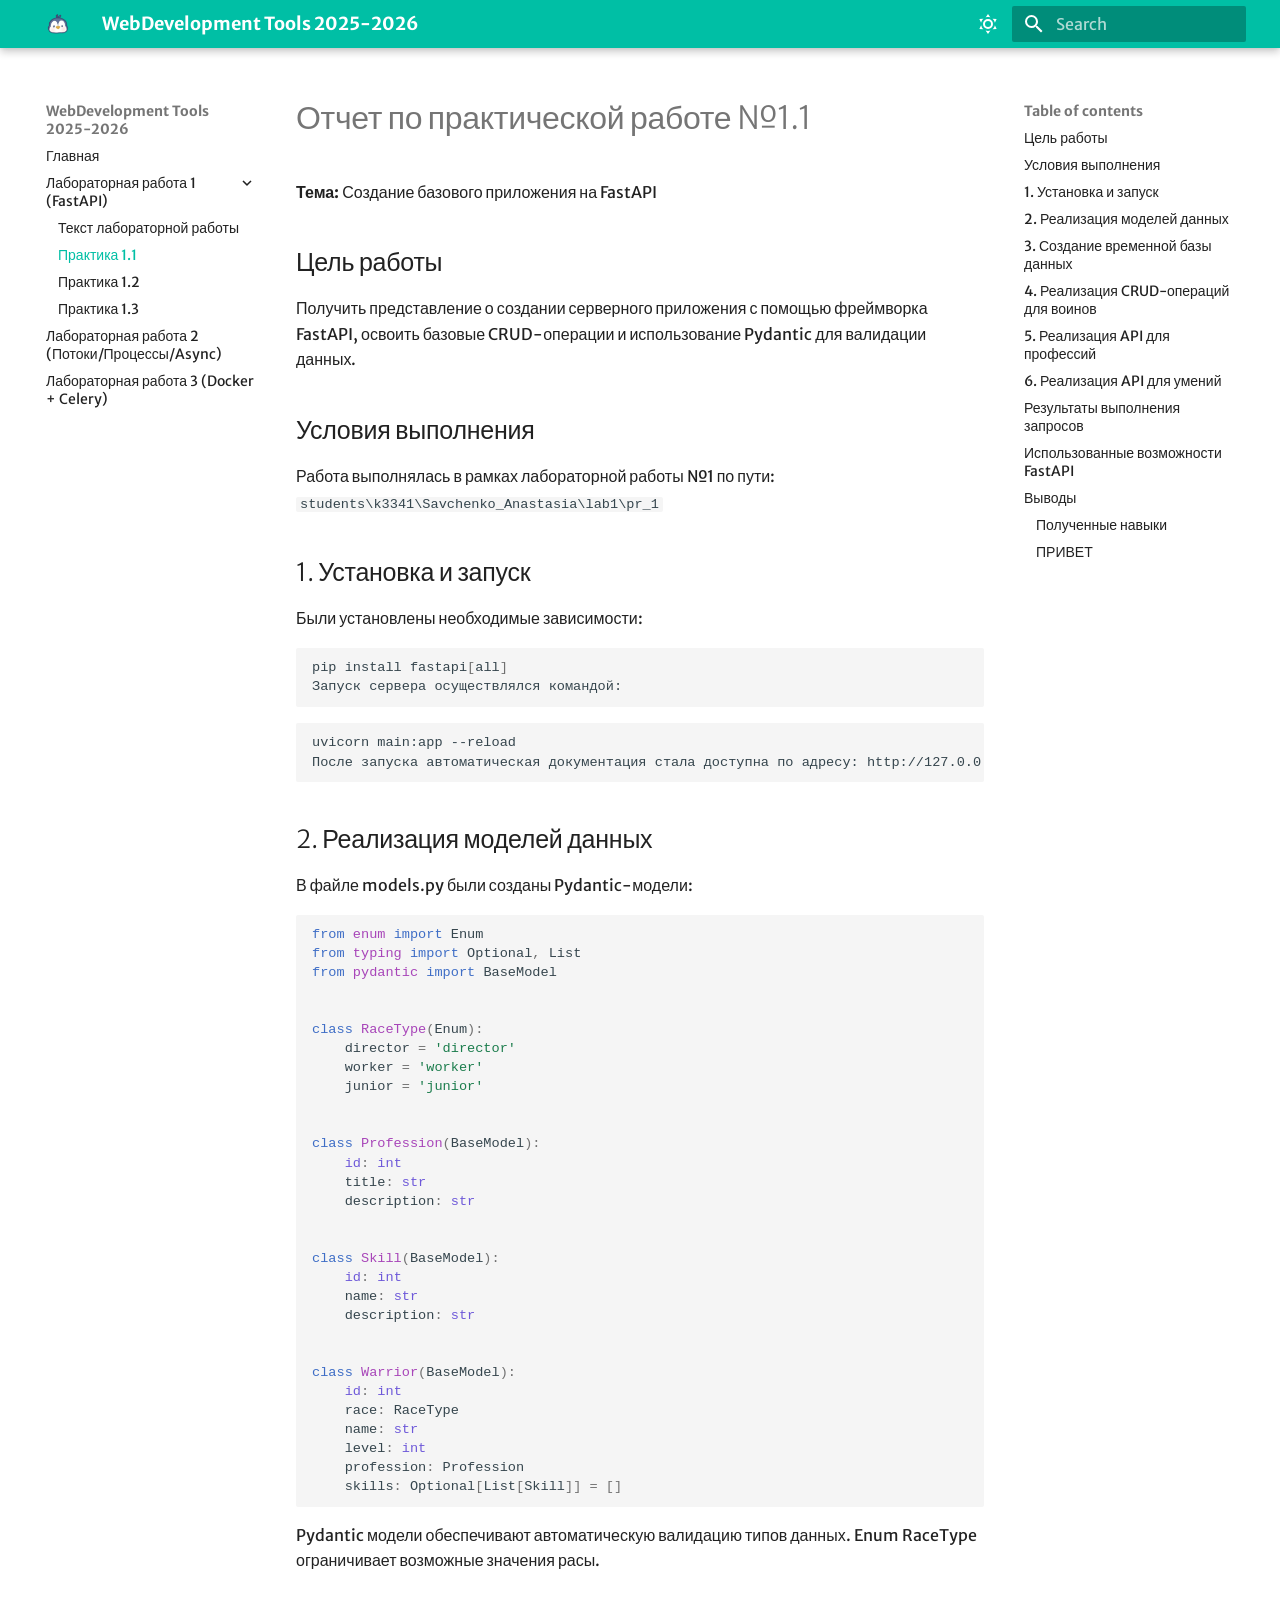
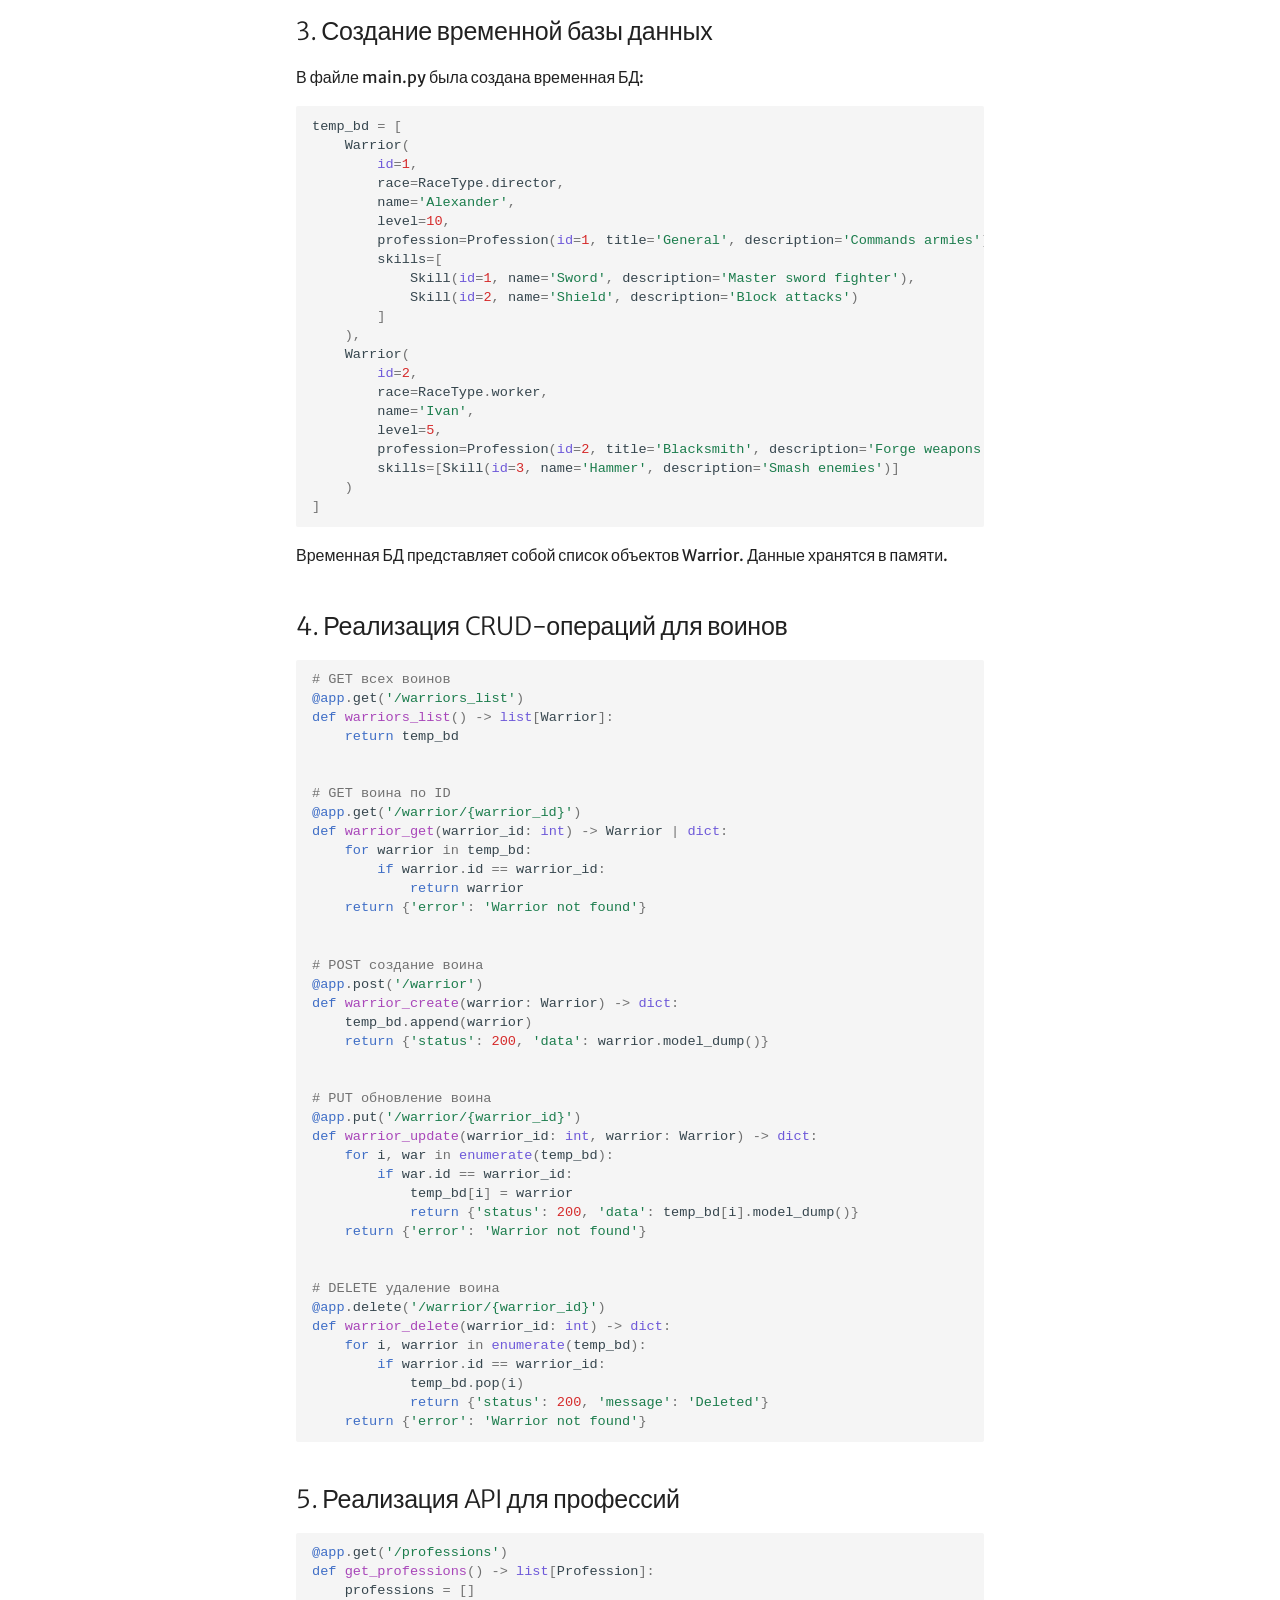
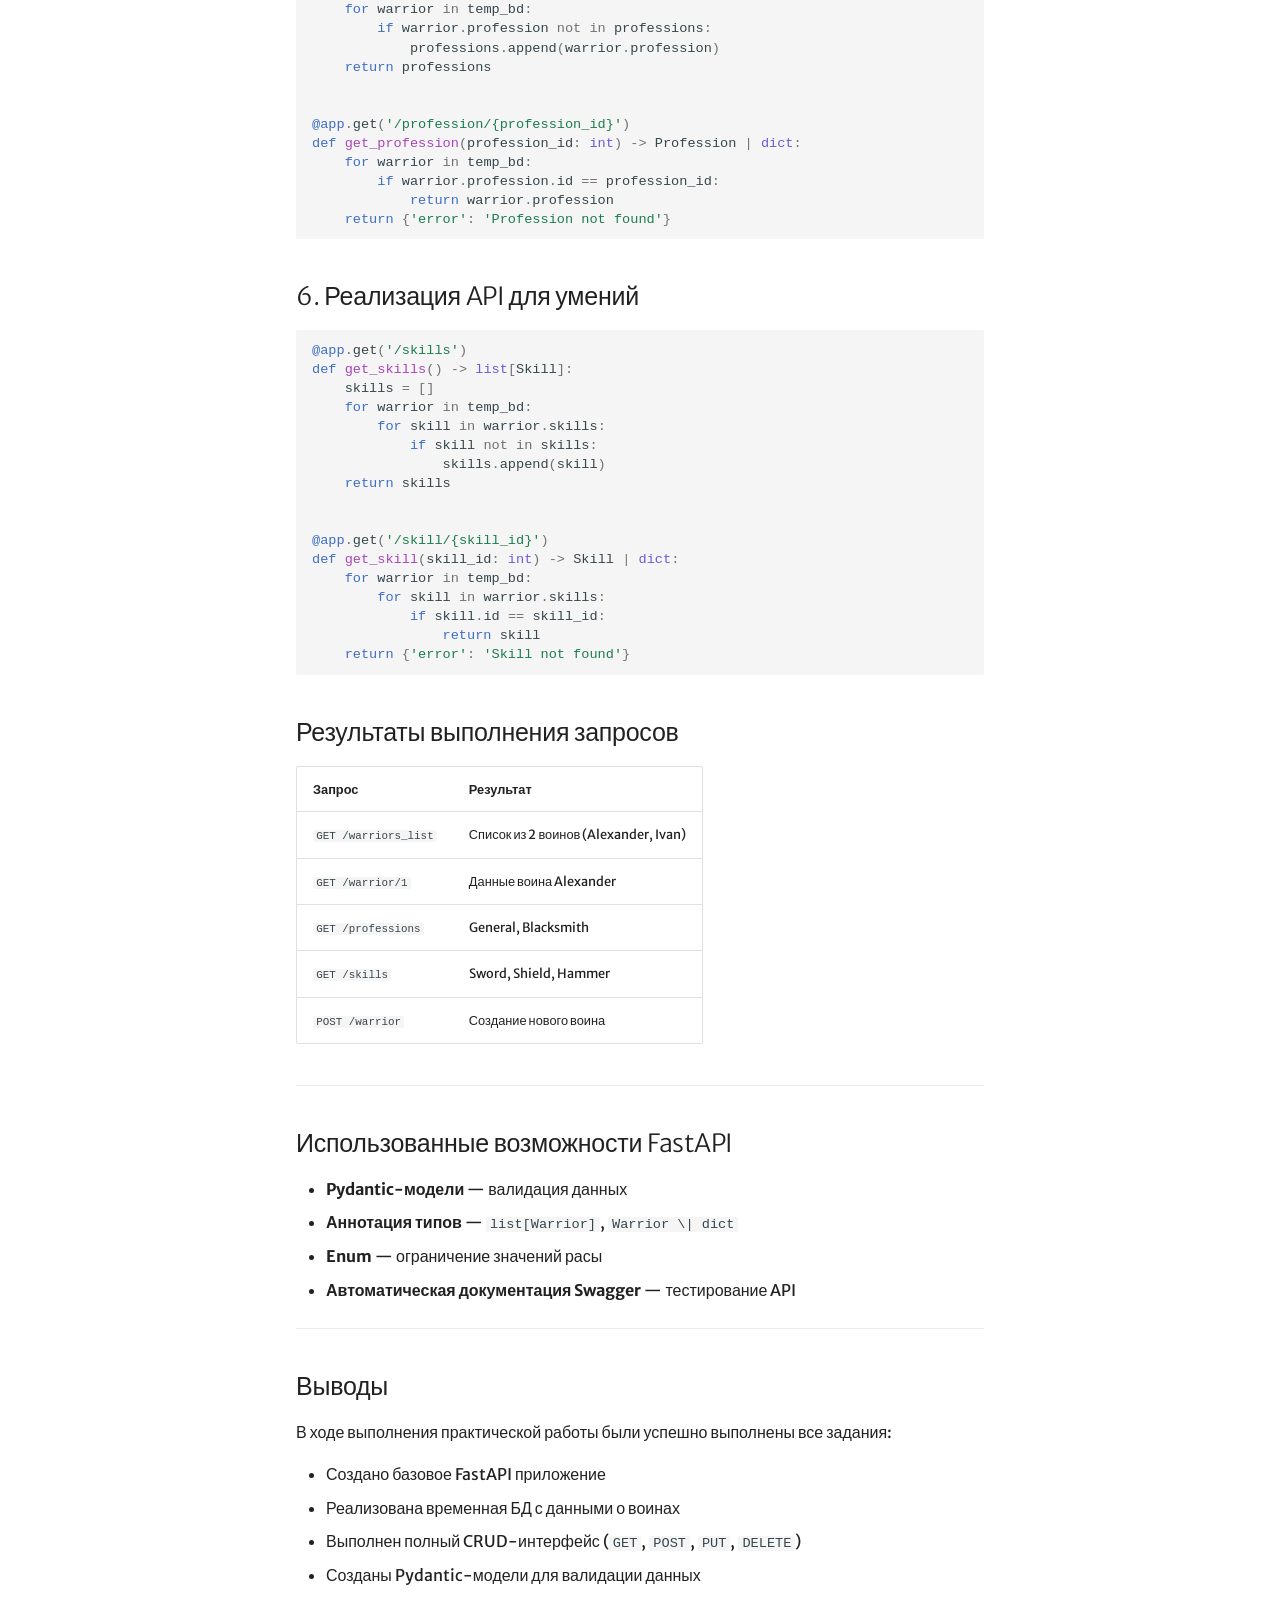
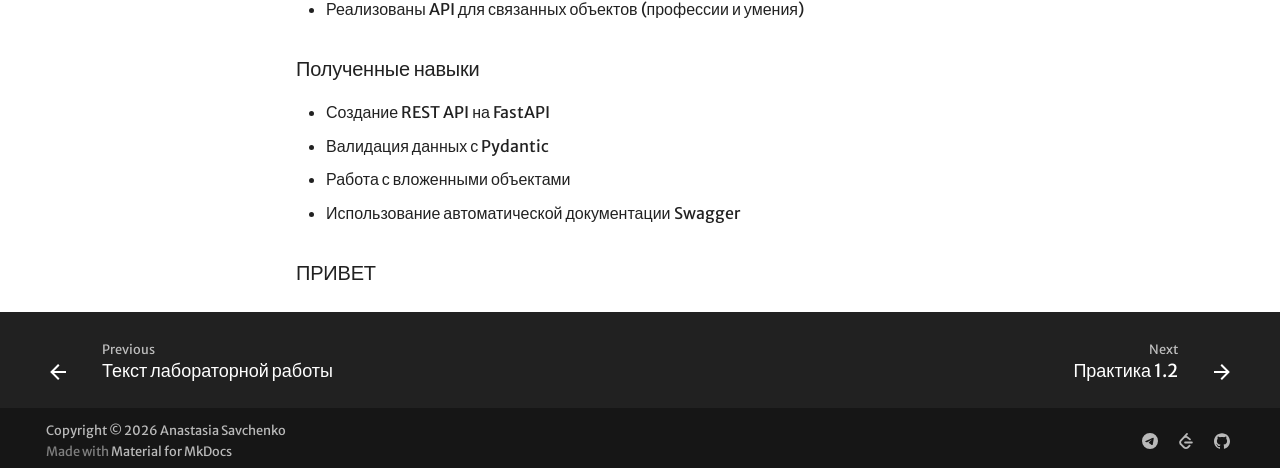
==== commit adfa8801: "Deployed 7346e84 with MkDocs version: 1.6.1" ====
--- a/lab1/practice1_1/index.html
+++ b/lab1/practice1_1/index.html
@@ -530,6 +530,17 @@
   
 </li>
         
+          <li class="md-nav__item">
+  <a href="#_6" class="md-nav__link">
+    <span class="md-ellipsis">
+      
+        ПРИВЕТ
+      
+    </span>
+  </a>
+  
+</li>
+        
       </ul>
     </nav>
   
@@ -814,6 +825,17 @@
     <span class="md-ellipsis">
       
         Полученные навыки
+      
+    </span>
+  </a>
+  
+</li>
+        
+          <li class="md-nav__item">
+  <a href="#_6" class="md-nav__link">
+    <span class="md-ellipsis">
+      
+        ПРИВЕТ
       
     </span>
   </a>
@@ -1050,6 +1072,7 @@
 <li>Работа с вложенными объектами</li>
 <li>Использование автоматической документации Swagger  </li>
 </ul>
+<h3 id="_6">ПРИВЕТ</h3>
 
 
 
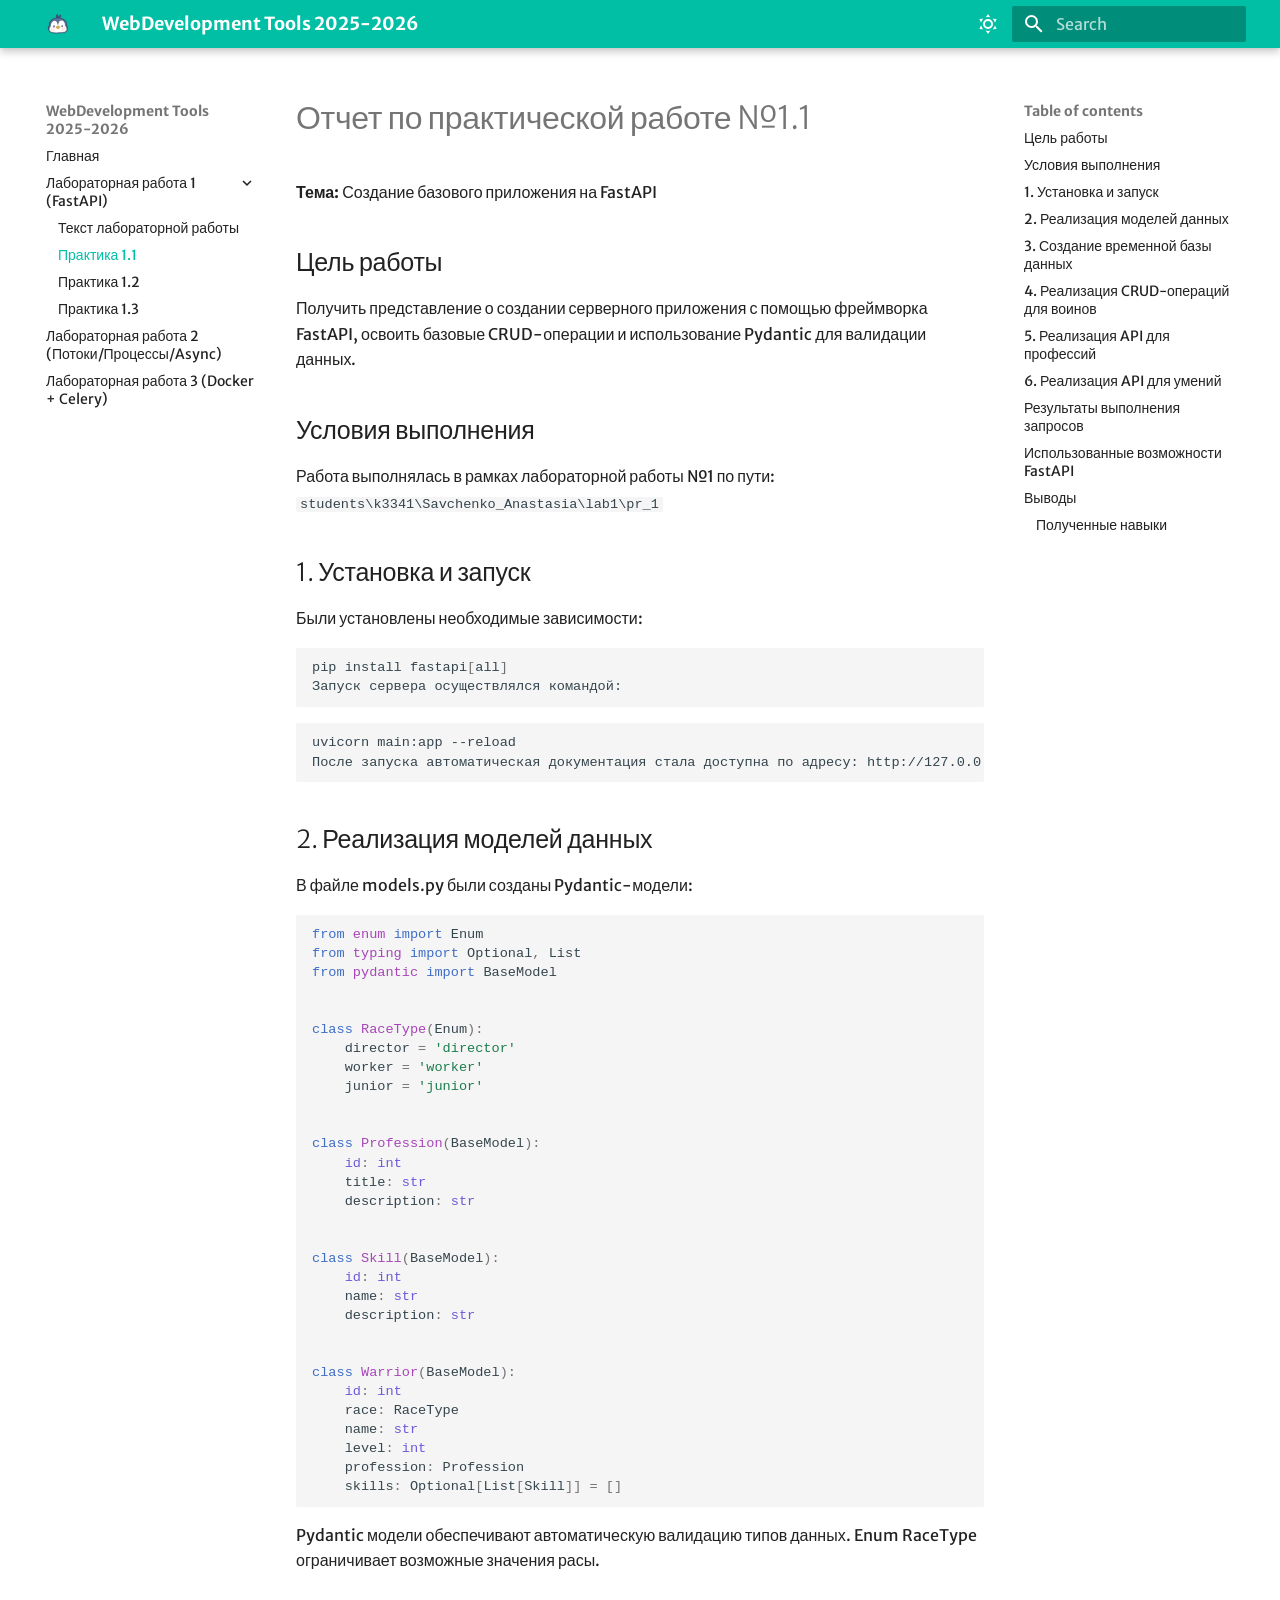
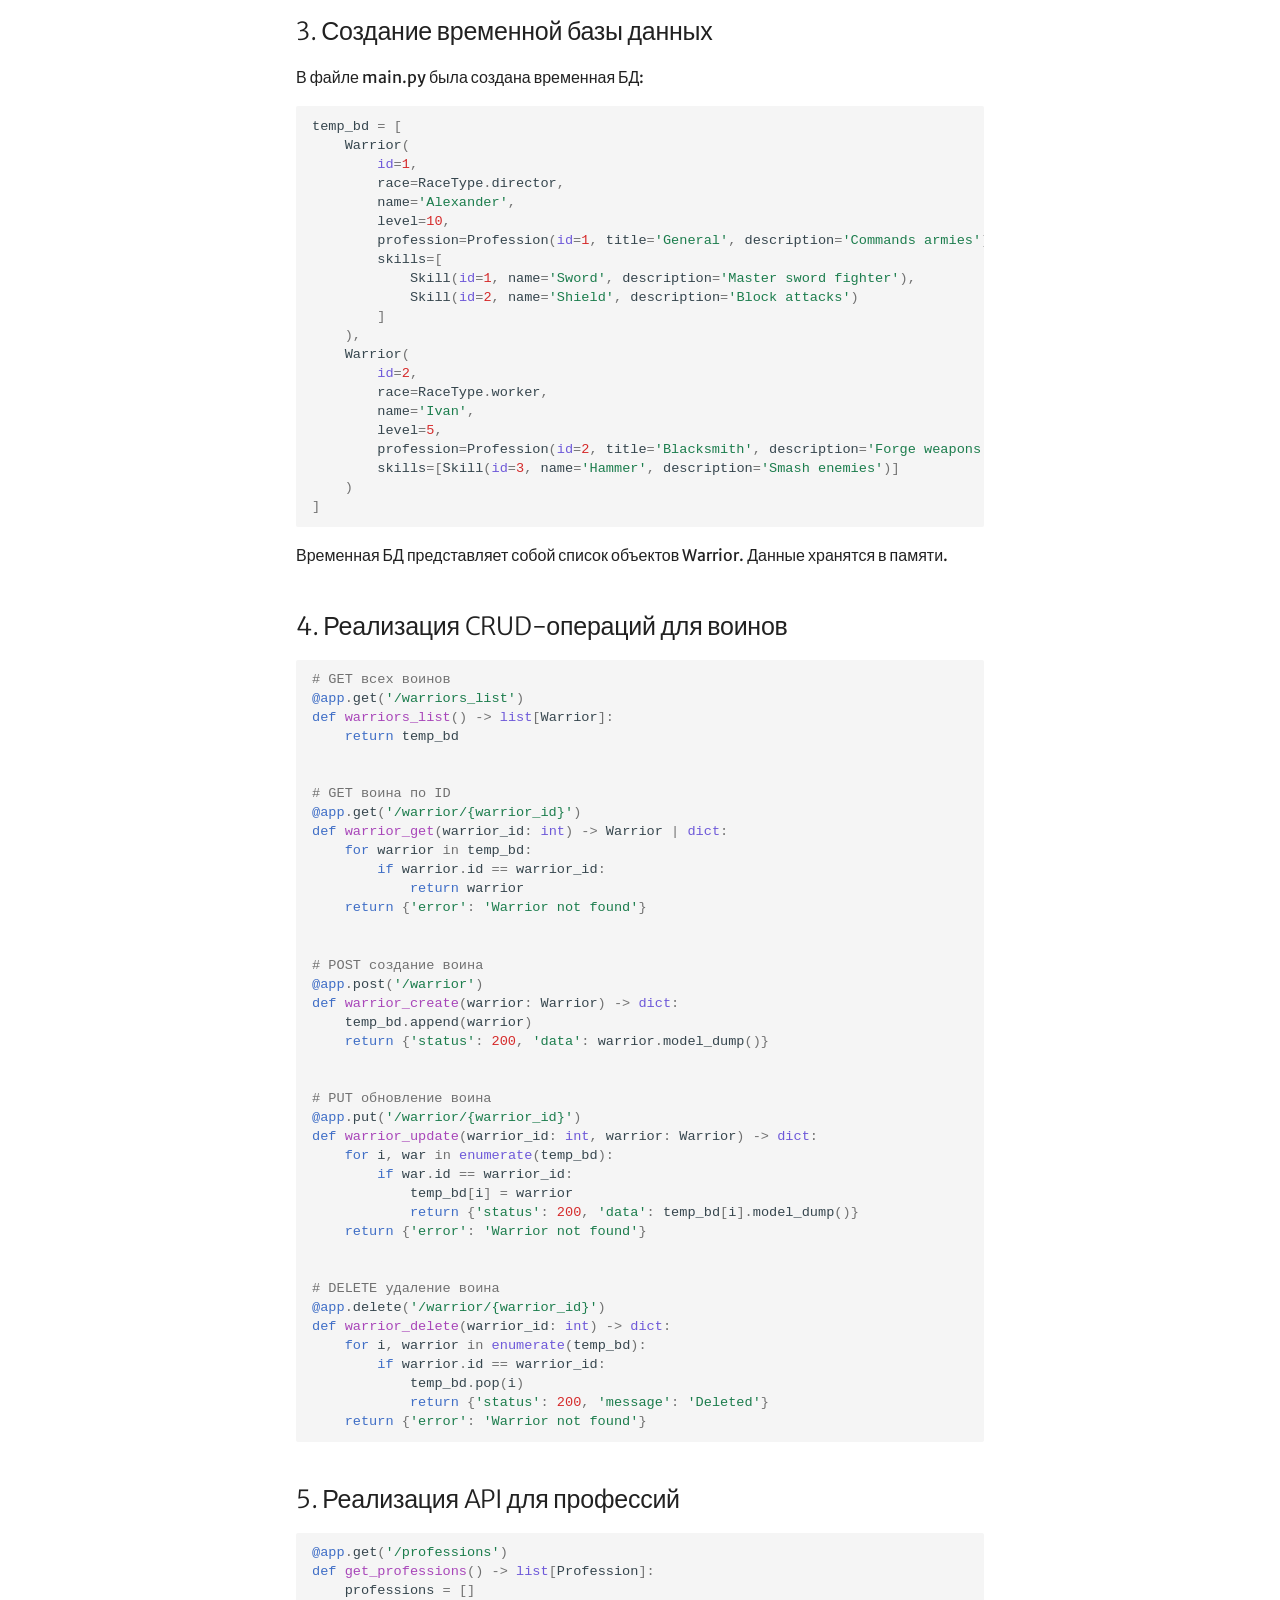
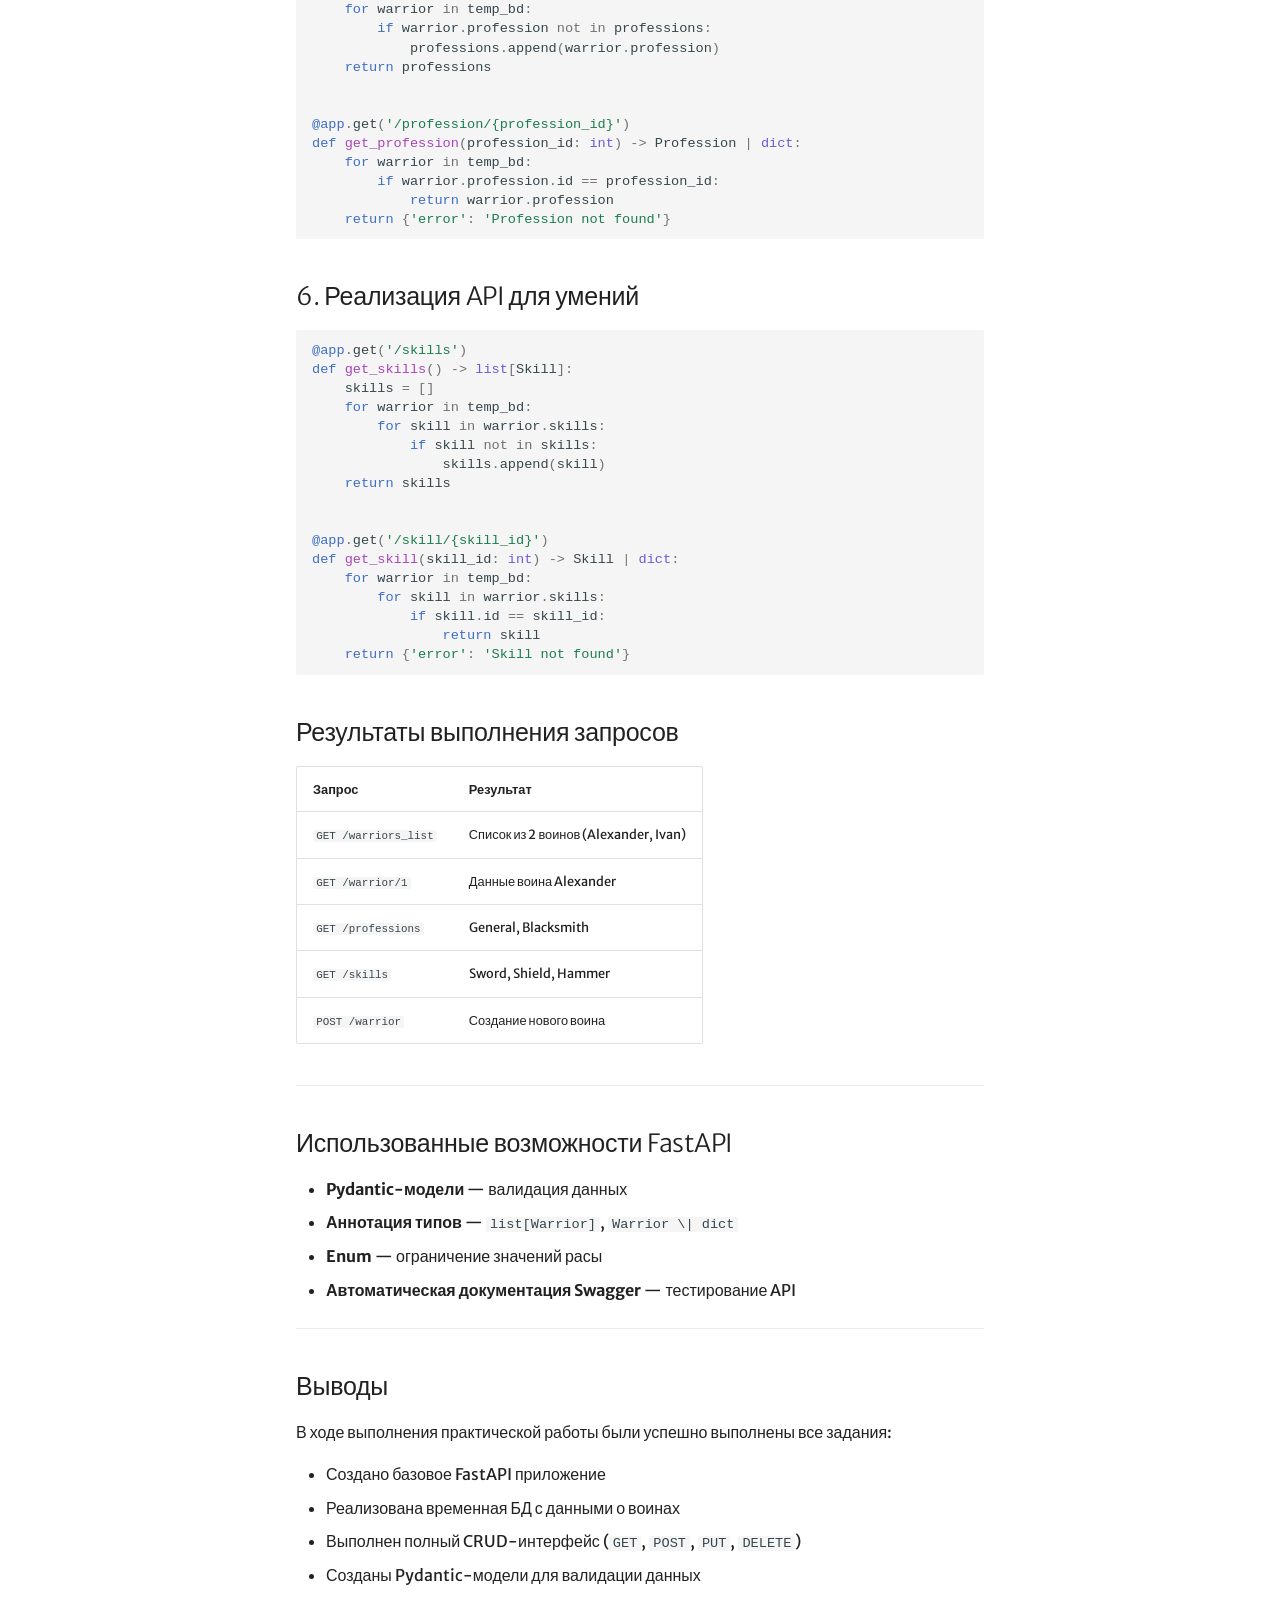
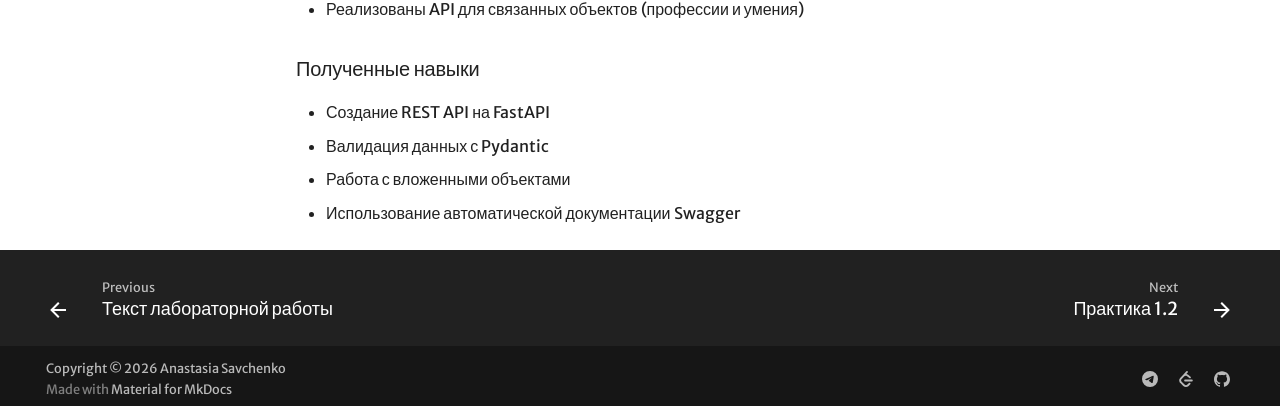
==== commit 24d07540: "Deployed b446d3d with MkDocs version: 1.6.1" ====
--- a/lab1/practice1_1/index.html
+++ b/lab1/practice1_1/index.html
@@ -530,17 +530,6 @@
   
 </li>
         
-          <li class="md-nav__item">
-  <a href="#_6" class="md-nav__link">
-    <span class="md-ellipsis">
-      
-        ПРИВЕТ
-      
-    </span>
-  </a>
-  
-</li>
-        
       </ul>
     </nav>
   
@@ -825,17 +814,6 @@
     <span class="md-ellipsis">
       
         Полученные навыки
-      
-    </span>
-  </a>
-  
-</li>
-        
-          <li class="md-nav__item">
-  <a href="#_6" class="md-nav__link">
-    <span class="md-ellipsis">
-      
-        ПРИВЕТ
       
     </span>
   </a>
@@ -1072,7 +1050,6 @@
 <li>Работа с вложенными объектами</li>
 <li>Использование автоматической документации Swagger  </li>
 </ul>
-<h3 id="_6">ПРИВЕТ</h3>
 
 
 
